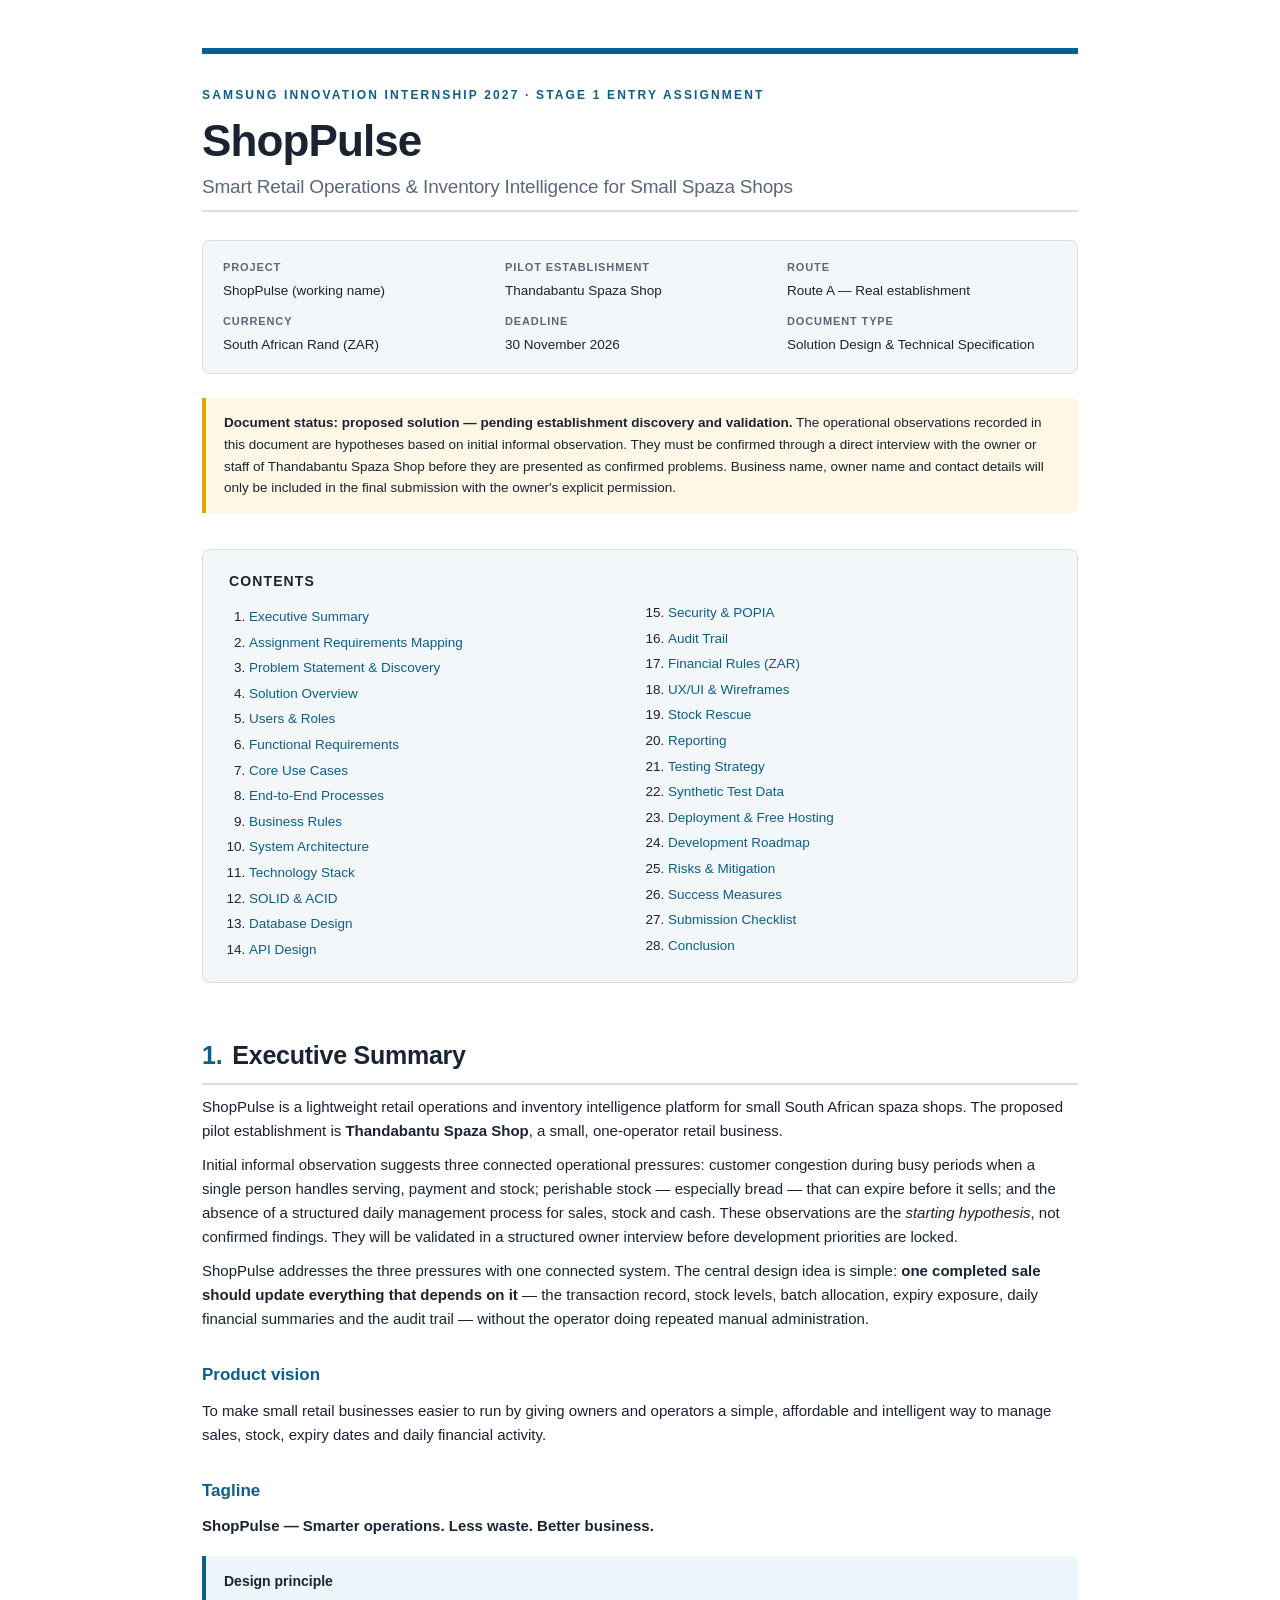
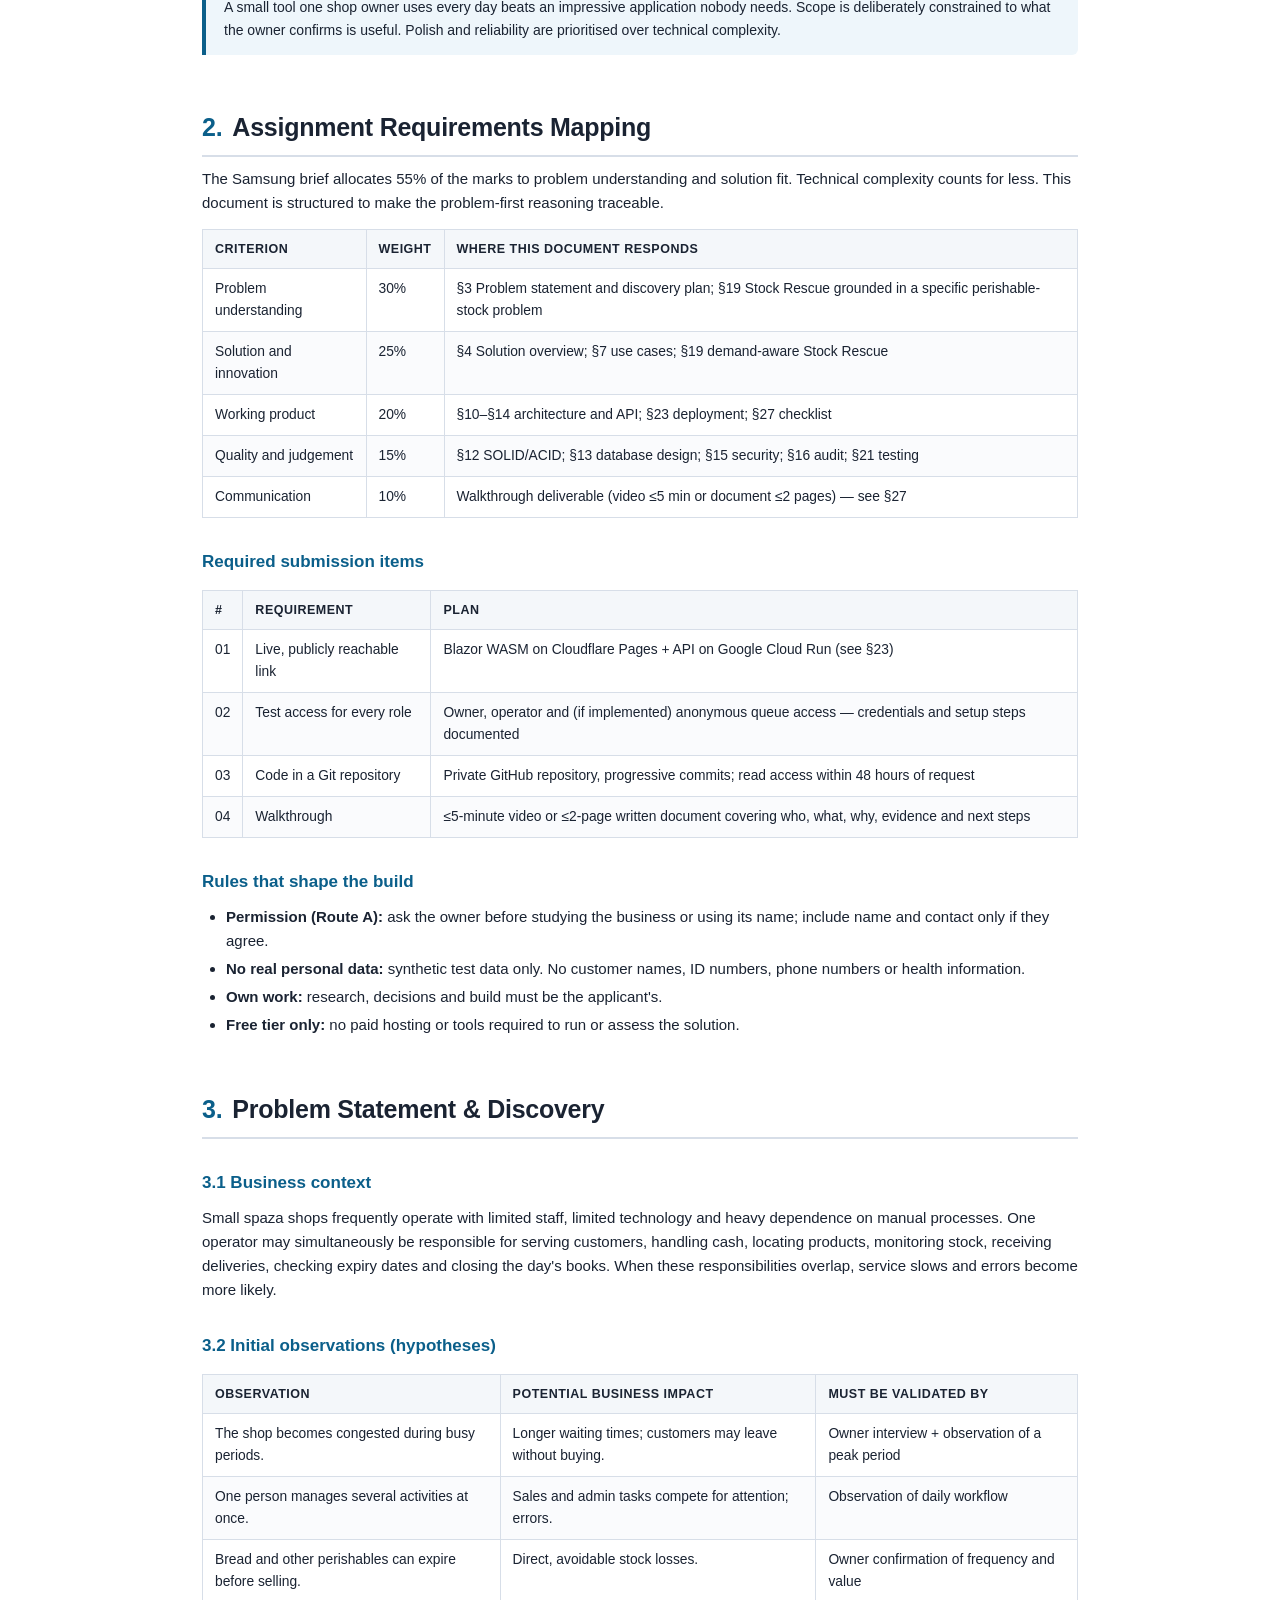
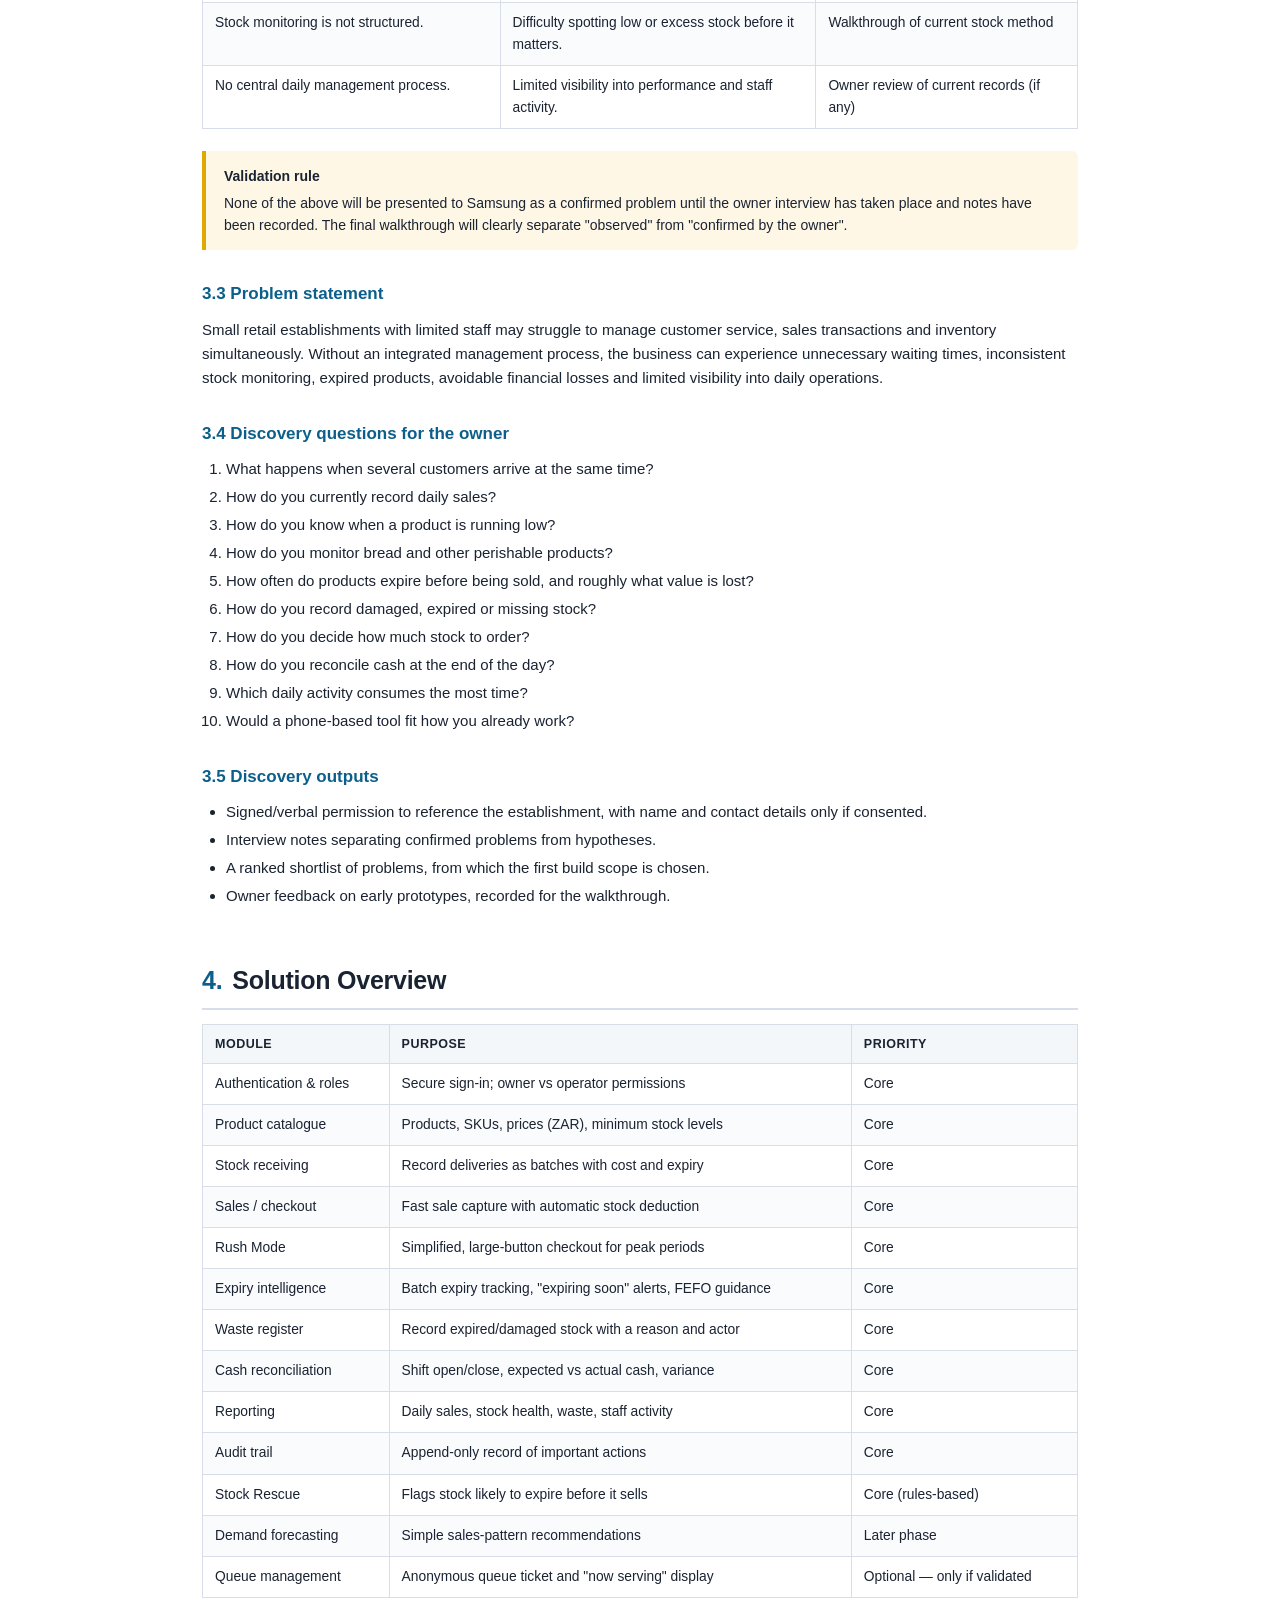
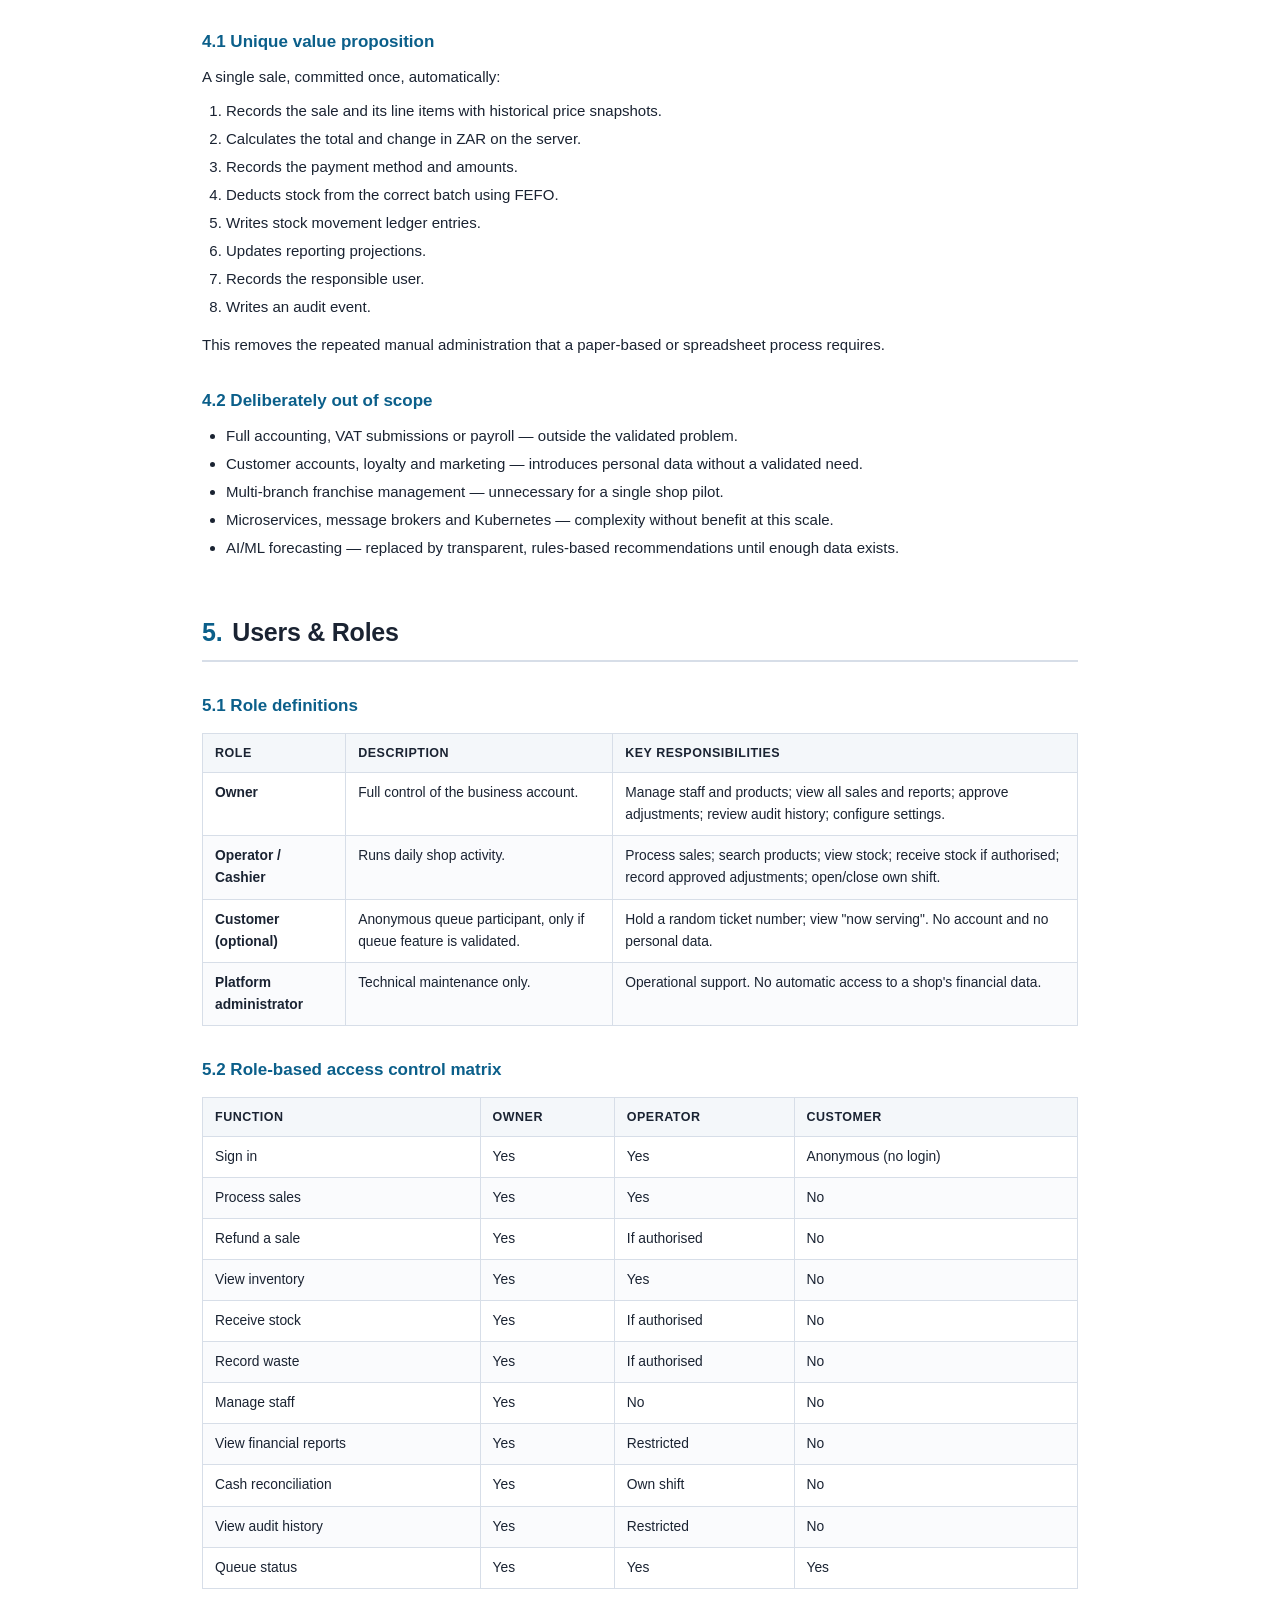
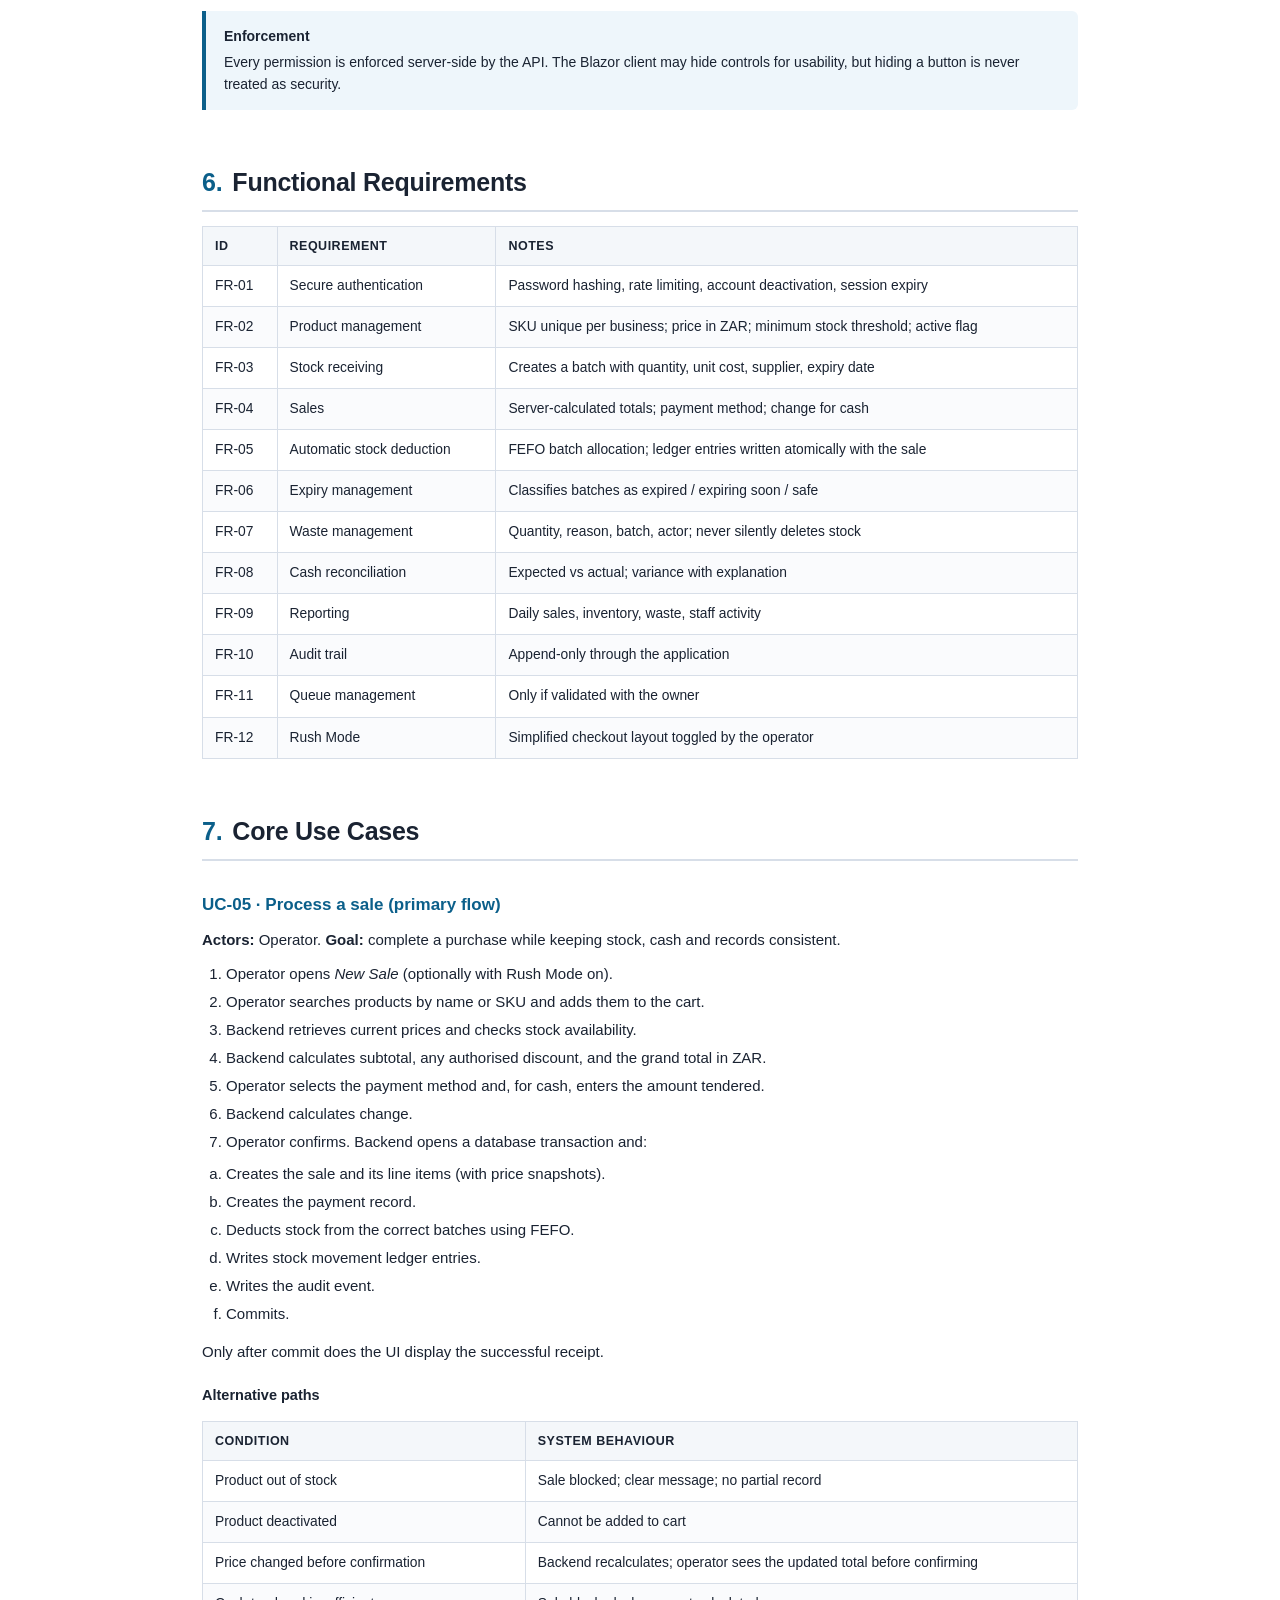
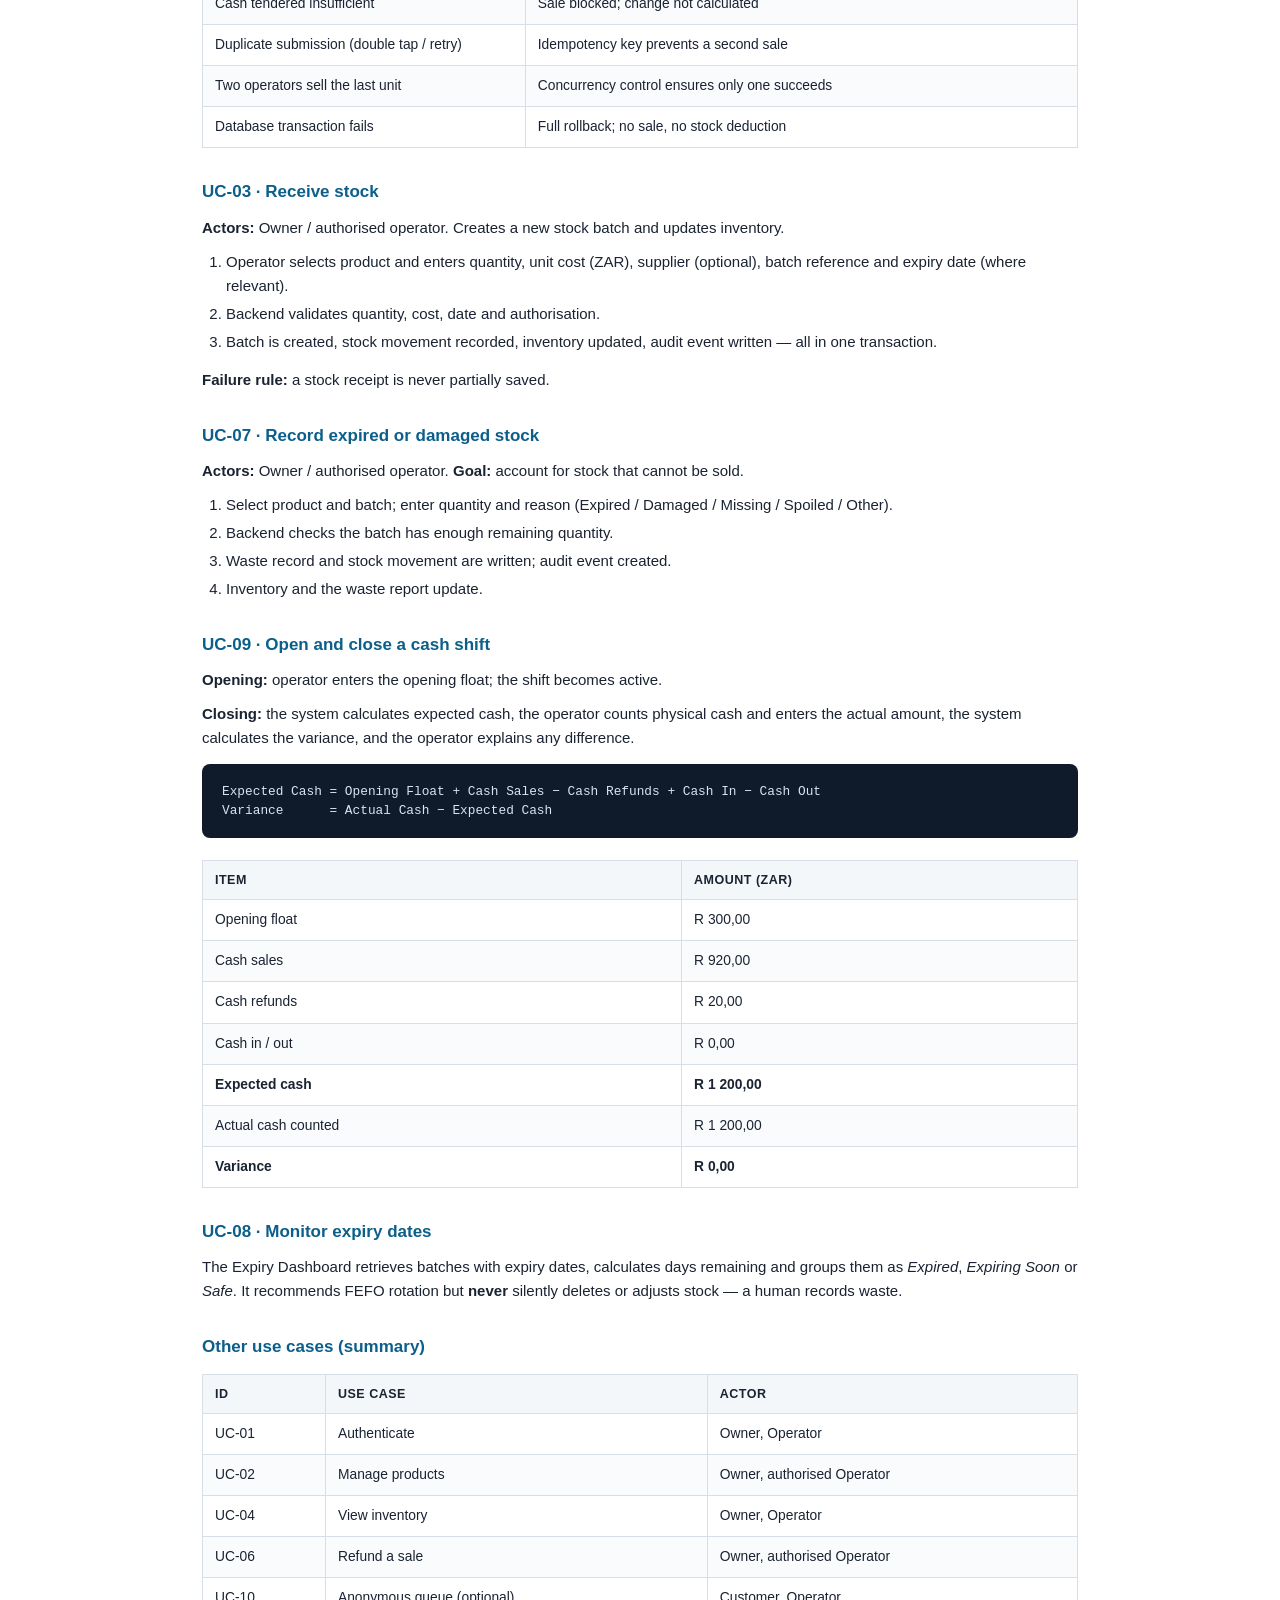
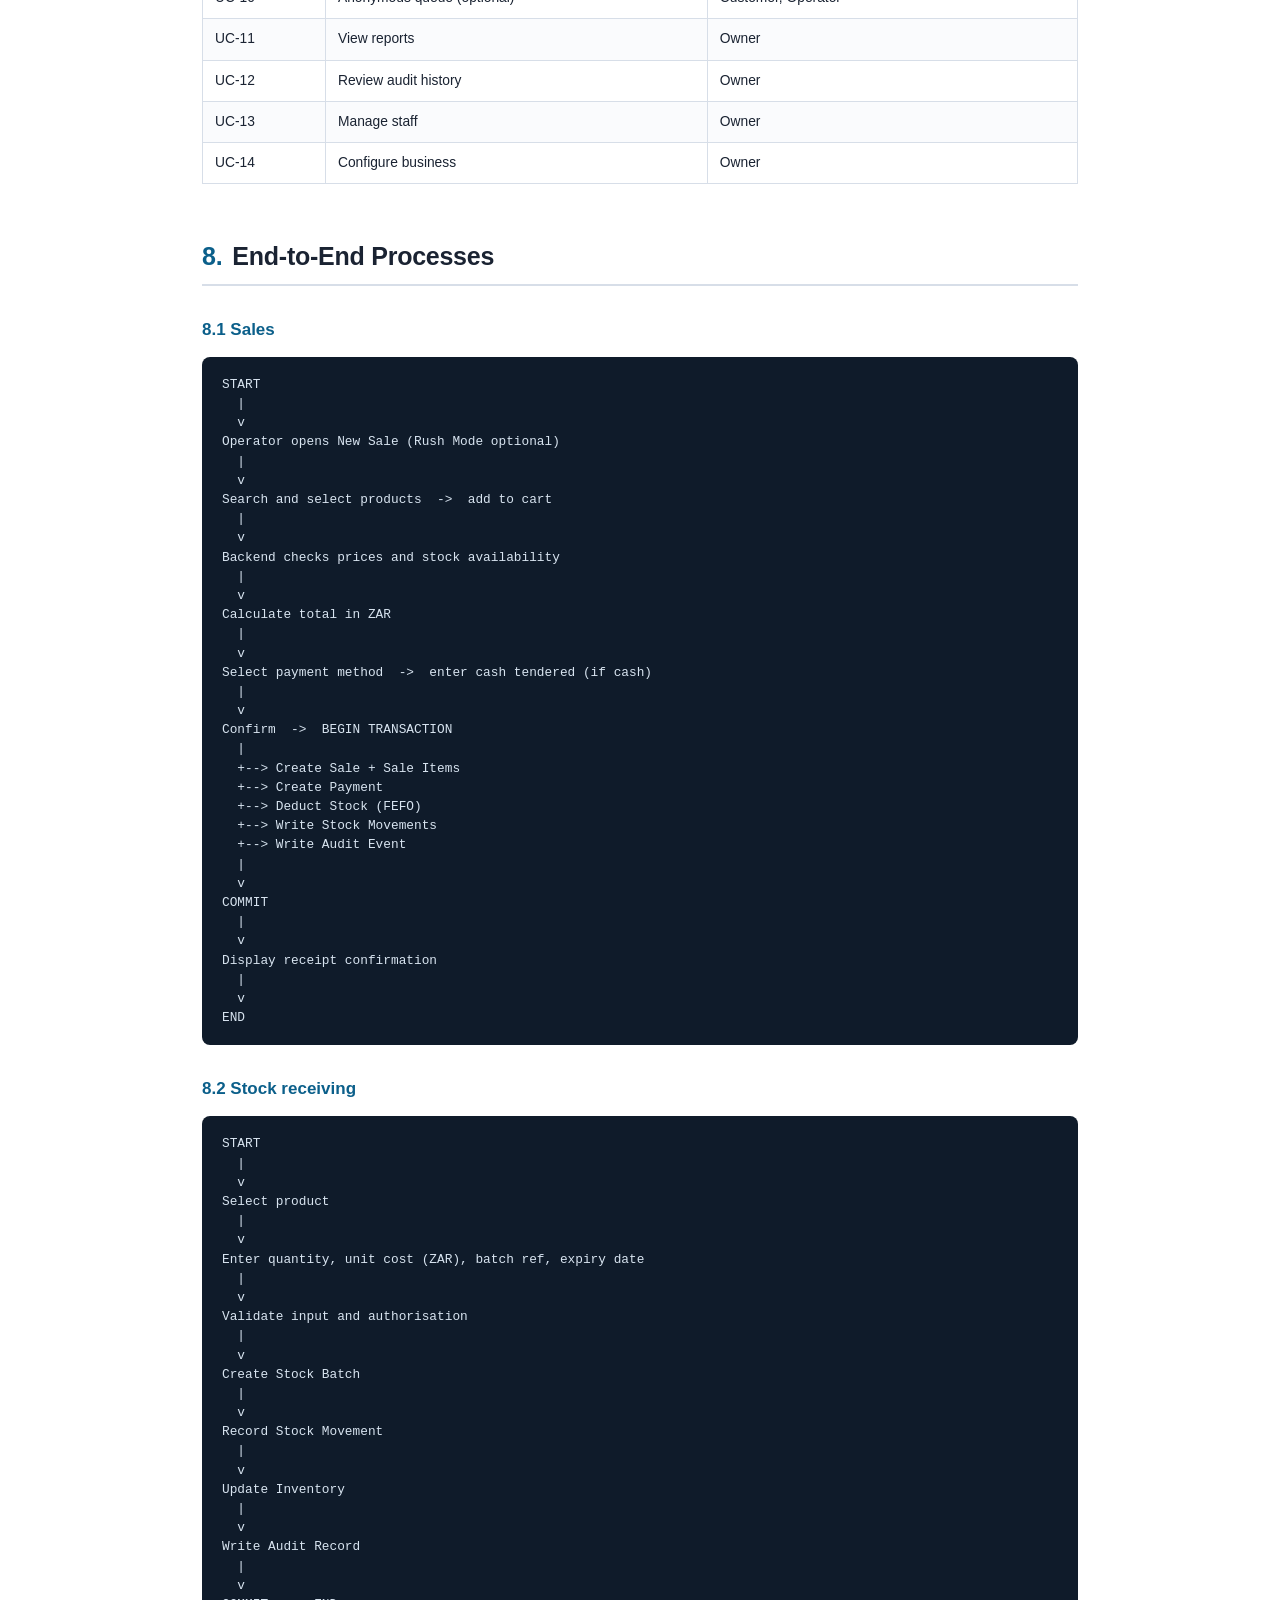
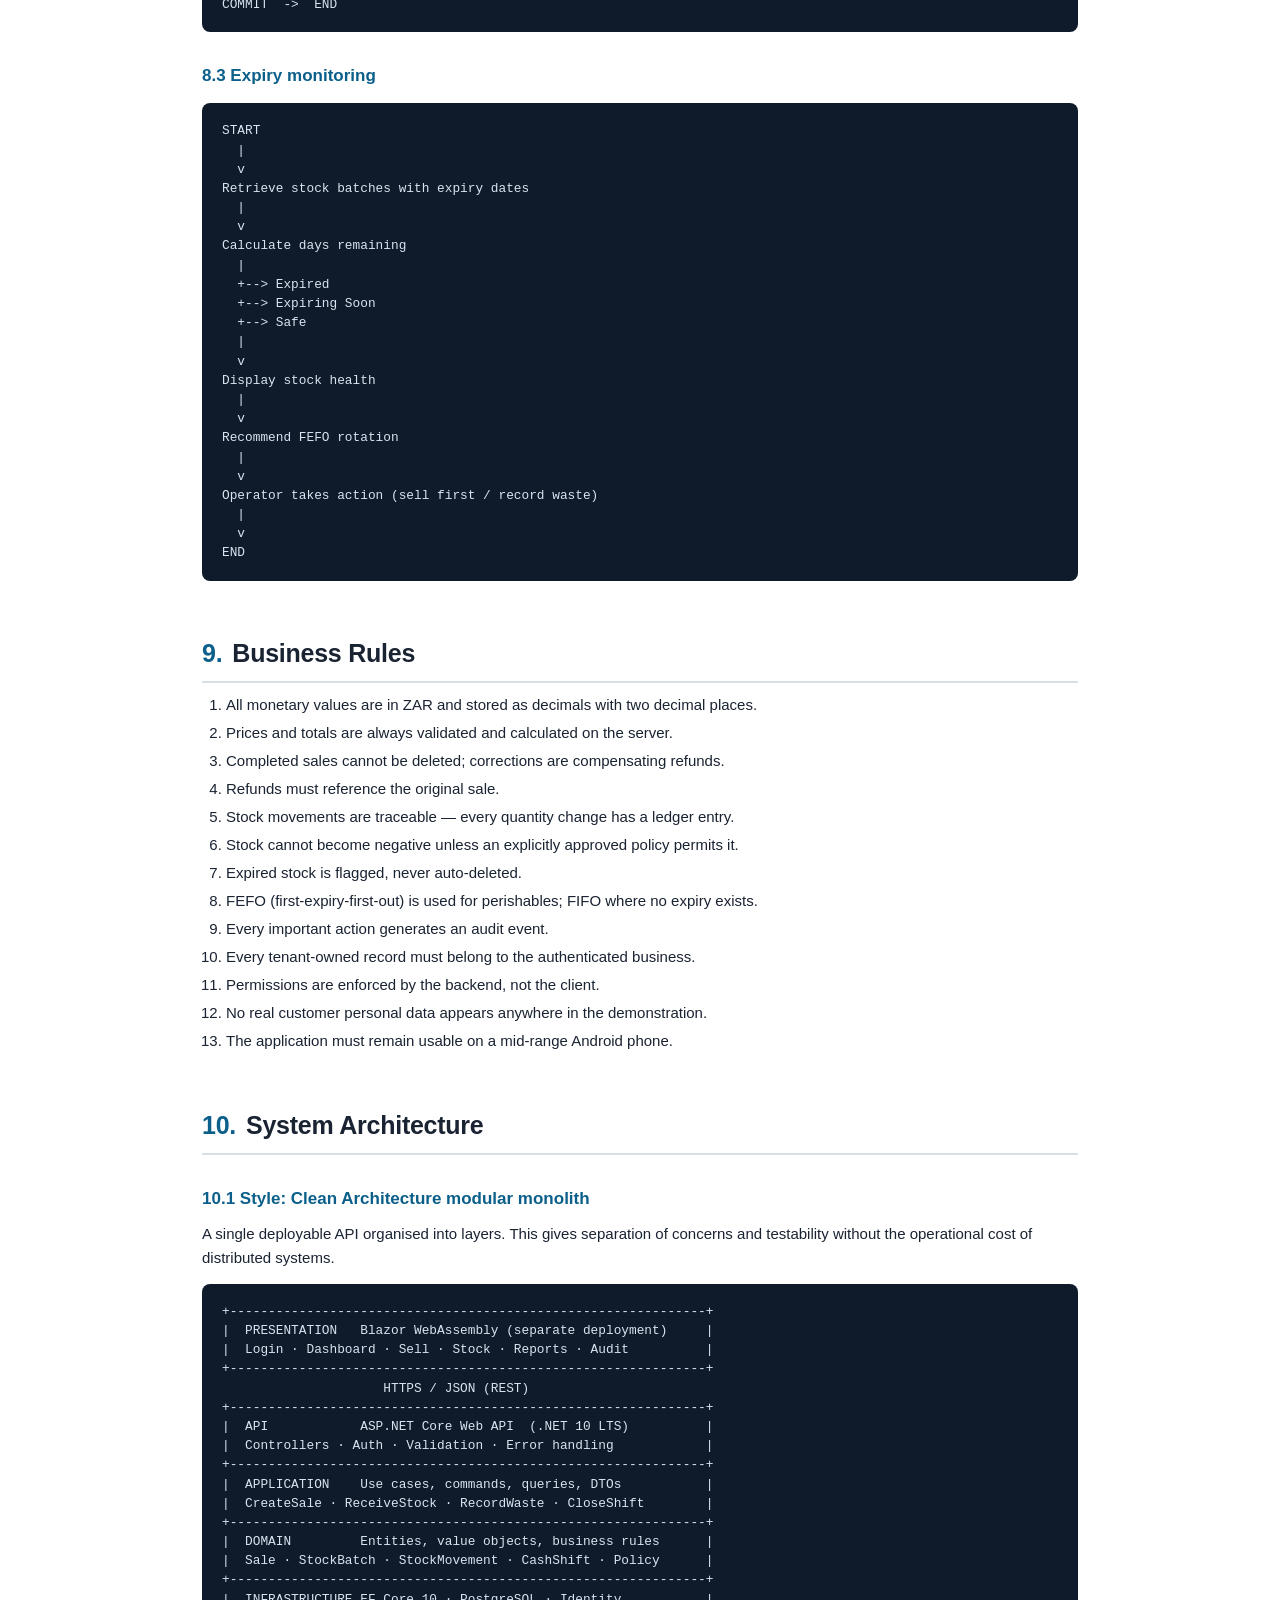
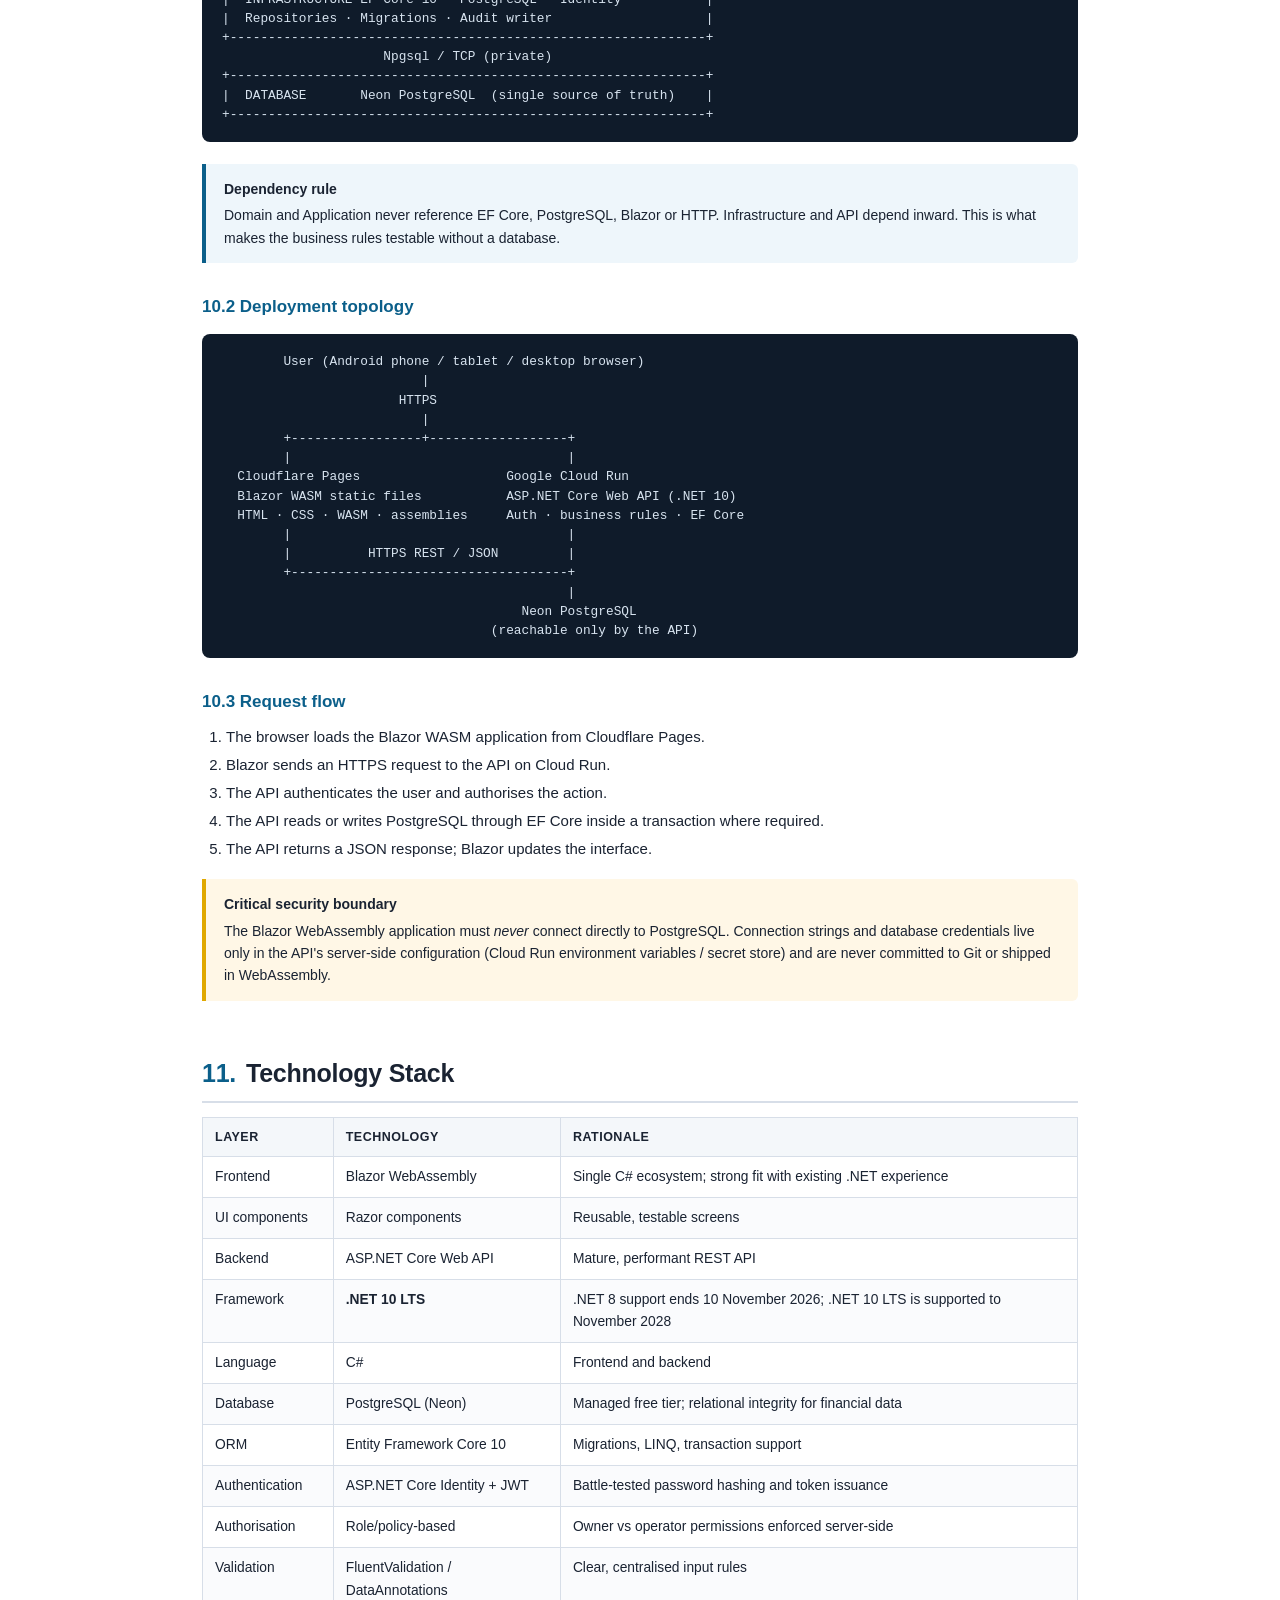
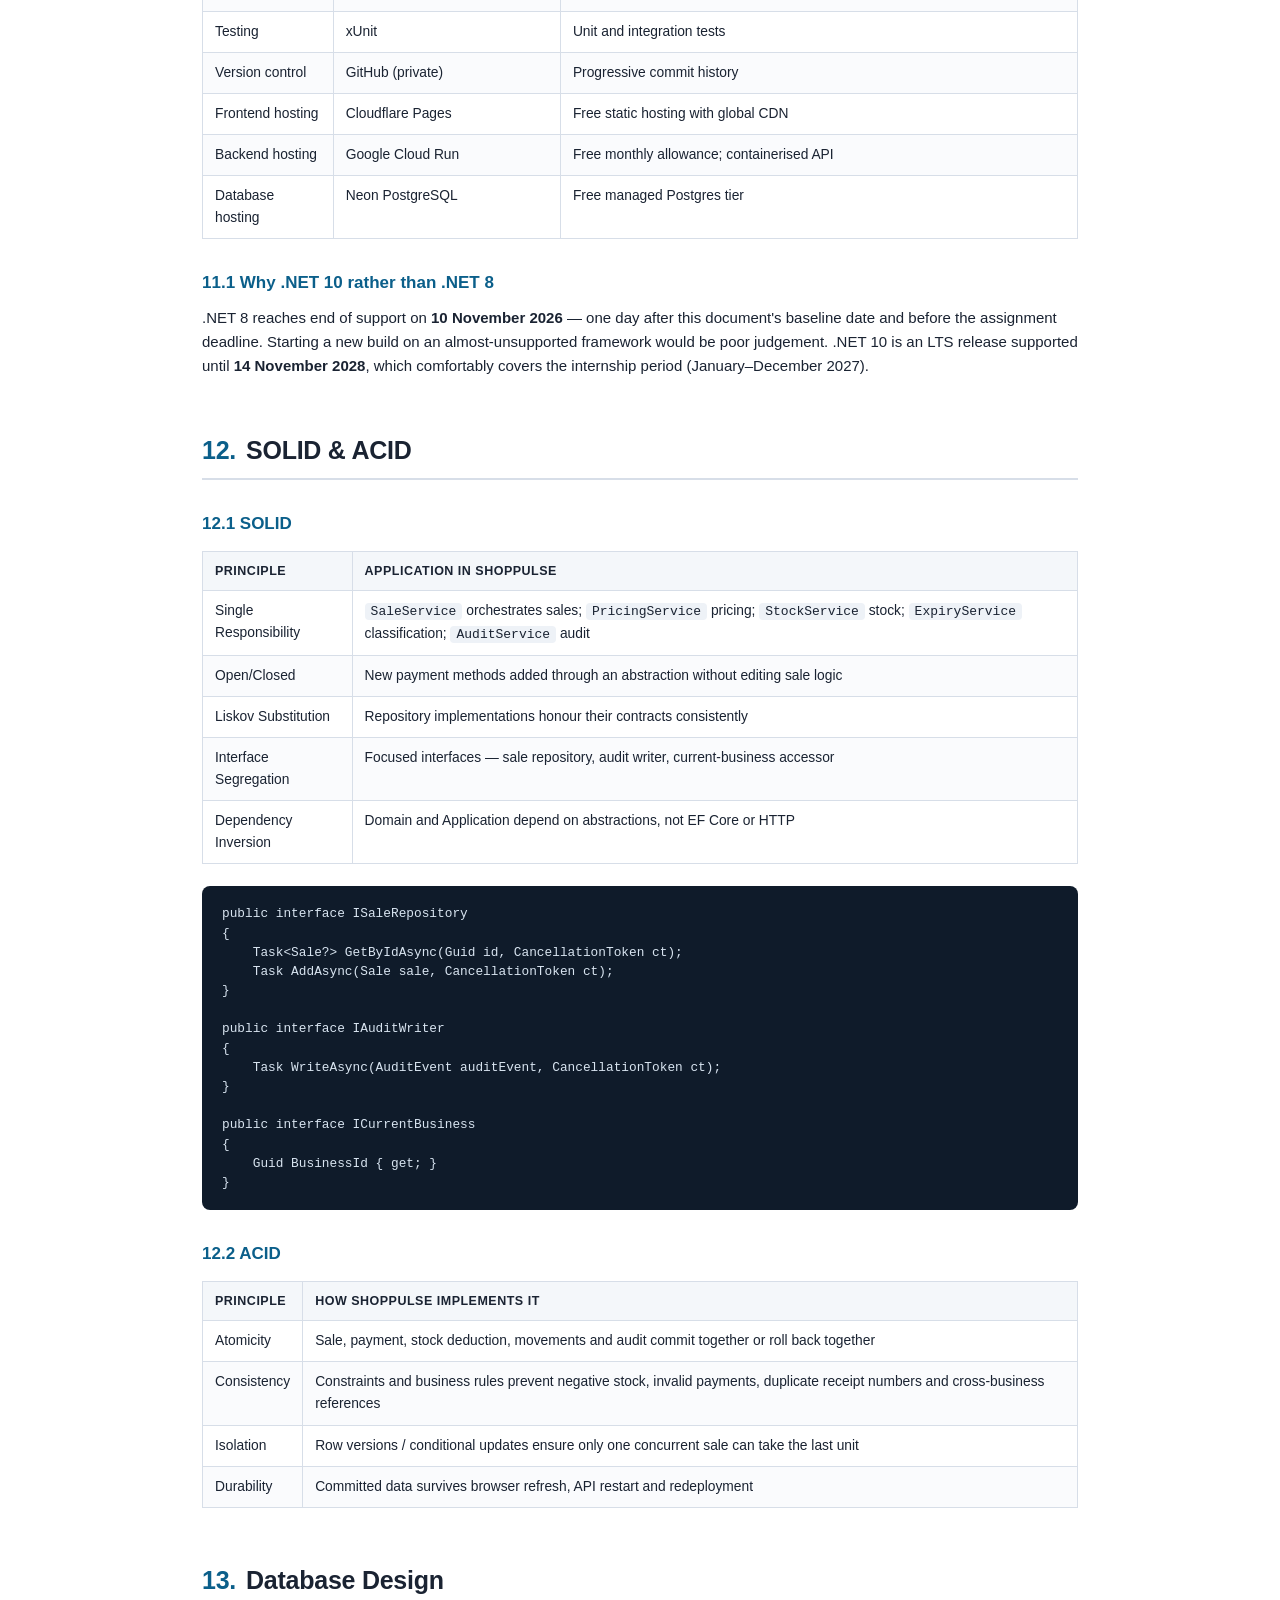
==== docs/ShopPulse_Solution_Design_Samsung_2027.html @ af54a244 "Update ShopPulse project structure" ====
<!DOCTYPE html>
<html lang="en">
<head>
<meta charset="UTF-8">
<meta name="viewport" content="width=device-width, initial-scale=1.0">
<title>ShopPulse — Solution Design &amp; Technical Specification | Samsung Innovation Internship 2027</title>
<style>
  :root{
    --ink:#1a2332;
    --muted:#5b6779;
    --accent:#0b5f8a;
    --accent-2:#0e7c66;
    --line:#d7dee8;
    --bg-soft:#f4f7fa;
    --warn-bg:#fff7e6;
    --warn-line:#e0a800;
    --note-bg:#eef6fb;
    --note-line:#0b5f8a;
  }
  *{box-sizing:border-box;}
  html{scroll-behavior:smooth;}
  body{
    margin:0;
    background:#fff;
    color:var(--ink);
    font-family: -apple-system, BlinkMacSystemFont, "Segoe UI", Roboto, Helvetica, Arial, sans-serif;
    font-size:15px;
    line-height:1.6;
  }
  .page{max-width:940px;margin:0 auto;padding:48px 32px 80px;}
  /* Cover */
  .cover{
    border-top:6px solid var(--accent);
    padding-top:32px;
    margin-bottom:8px;
  }
  .cover .kicker{
    text-transform:uppercase;
    letter-spacing:.18em;
    font-size:12px;
    font-weight:700;
    color:var(--accent);
  }
  .cover h1{
    font-size:44px;
    line-height:1.1;
    margin:12px 0 6px;
    letter-spacing:-.02em;
  }
  .cover h2{
    font-size:19px;
    font-weight:500;
    color:var(--muted);
    margin:0 0 28px;
  }
  .meta{
    display:grid;
    grid-template-columns:repeat(auto-fit,minmax(200px,1fr));
    gap:12px;
    background:var(--bg-soft);
    border:1px solid var(--line);
    border-radius:8px;
    padding:18px 20px;
    margin-bottom:24px;
  }
  .meta div{font-size:13.5px;}
  .meta strong{display:block;color:var(--muted);font-size:11px;text-transform:uppercase;letter-spacing:.08em;margin-bottom:3px;}
  .status-note{
    border-left:4px solid var(--warn-line);
    background:var(--warn-bg);
    padding:14px 18px;
    border-radius:0 6px 6px 0;
    font-size:13.5px;
    margin-bottom:36px;
  }
  /* Headings */
  h2{
    font-size:25px;
    margin:52px 0 6px;
    padding-bottom:8px;
    border-bottom:2px solid var(--line);
    letter-spacing:-.01em;
  }
  h2 .num{color:var(--accent);font-weight:800;margin-right:10px;}
  h3{font-size:17px;margin:30px 0 8px;color:var(--accent);}
  h4{font-size:14.5px;margin:20px 0 6px;}
  p{margin:10px 0;}
  ul,ol{margin:10px 0 14px;padding-left:24px;}
  li{margin:4px 0;}
  /* Tables */
  table{
    width:100%;
    border-collapse:collapse;
    margin:14px 0 22px;
    font-size:13.8px;
  }
  th,td{
    border:1px solid var(--line);
    padding:9px 12px;
    text-align:left;
    vertical-align:top;
  }
  th{background:var(--bg-soft);font-weight:700;font-size:12.5px;text-transform:uppercase;letter-spacing:.04em;}
  tbody tr:nth-child(even){background:#fafbfd;}
  /* Callouts */
  .note,.warn{
    padding:14px 18px;
    border-radius:0 6px 6px 0;
    margin:18px 0;
    font-size:14px;
  }
  .note{background:var(--note-bg);border-left:4px solid var(--note-line);}
  .warn{background:var(--warn-bg);border-left:4px solid var(--warn-line);}
  .note strong,.warn strong{display:block;margin-bottom:4px;}
  /* Code / diagrams */
  pre{
    background:#0f1b2a;
    color:#d8e4f0;
    padding:18px 20px;
    border-radius:8px;
    overflow-x:auto;
    font-family:"SFMono-Regular",Consolas,"Liberation Mono",Menlo,monospace;
    font-size:12.8px;
    line-height:1.5;
    margin:14px 0 22px;
  }
  code.inline{
    background:#eef2f7;
    padding:1px 6px;
    border-radius:4px;
    font-family:Consolas,Menlo,monospace;
    font-size:13px;
  }
  /* Wireframe grid */
  .wf-grid{
    display:grid;
    grid-template-columns:repeat(auto-fit,minmax(280px,1fr));
    gap:16px;
    margin:18px 0 26px;
  }
  .wf{
    border:1px solid var(--line);
    border-radius:8px;
    overflow:hidden;
    background:#fff;
    break-inside:avoid;
  }
  .wf .wf-title{
    background:var(--bg-soft);
    border-bottom:1px solid var(--line);
    font-size:11.5px;
    font-weight:700;
    text-transform:uppercase;
    letter-spacing:.06em;
    padding:7px 12px;
    color:var(--muted);
  }
  .wf pre{
    margin:0;
    border-radius:0;
    background:#fff;
    color:var(--ink);
    font-size:11.5px;
    padding:12px;
  }
  /* TOC */
  .toc{
    background:var(--bg-soft);
    border:1px solid var(--line);
    border-radius:8px;
    padding:20px 26px;
    margin-bottom:8px;
  }
  .toc h3{margin:0 0 10px;color:var(--ink);font-size:14px;text-transform:uppercase;letter-spacing:.08em;}
  .toc ol{columns:2;column-gap:36px;margin:0;padding-left:20px;font-size:13.5px;}
  .toc a{color:var(--accent);text-decoration:none;}
  .toc a:hover{text-decoration:underline;}
  /* Checklist */
  .check{list-style:none;padding-left:0;}
  .check li{padding-left:26px;position:relative;margin:7px 0;}
  .check li::before{
    content:"☐";
    position:absolute;
    left:0;
    font-size:16px;
    color:var(--accent);
  }
  footer{
    margin-top:60px;
    padding-top:18px;
    border-top:1px solid var(--line);
    font-size:12.5px;
    color:var(--muted);
  }
  /* Print */
  @media print{
    body{font-size:10.5pt;}
    .page{max-width:100%;padding:0 6mm;}
    h2{page-break-after:avoid;margin-top:26px;}
    h3,h4{page-break-after:avoid;}
    table,.wf,pre{page-break-inside:avoid;}
    .toc ol{columns:2;}
    a{color:inherit;text-decoration:none;}
    pre{background:#f0f3f7;color:#111;}
  }
</style>
</head>
<body>
<div class="page">

<!-- ================= COVER ================= -->
<header class="cover">
  <div class="kicker">Samsung Innovation Internship 2027 · Stage 1 Entry Assignment</div>
  <h1>ShopPulse</h1>
  <h2>Smart Retail Operations &amp; Inventory Intelligence for Small Spaza Shops</h2>

  <div class="meta">
    <div><strong>Project</strong>ShopPulse (working name)</div>
    <div><strong>Pilot establishment</strong>Thandabantu Spaza Shop</div>
    <div><strong>Route</strong>Route A — Real establishment</div>
    <div><strong>Currency</strong>South African Rand (ZAR)</div>
    <div><strong>Deadline</strong>30 November 2026</div>
    <div><strong>Document type</strong>Solution Design &amp; Technical Specification</div>
  </div>

  <div class="status-note">
    <strong>Document status: proposed solution — pending establishment discovery and validation.</strong>
    The operational observations recorded in this document are hypotheses based on initial informal observation. They must be confirmed through a direct interview with the owner or staff of Thandabantu Spaza Shop before they are presented as confirmed problems. Business name, owner name and contact details will only be included in the final submission with the owner's explicit permission.
  </div>
</header>

<!-- ================= TOC ================= -->
<nav class="toc">
  <h3>Contents</h3>
  <ol>
    <li><a href="#s1">Executive Summary</a></li>
    <li><a href="#s2">Assignment Requirements Mapping</a></li>
    <li><a href="#s3">Problem Statement &amp; Discovery</a></li>
    <li><a href="#s4">Solution Overview</a></li>
    <li><a href="#s5">Users &amp; Roles</a></li>
    <li><a href="#s6">Functional Requirements</a></li>
    <li><a href="#s7">Core Use Cases</a></li>
    <li><a href="#s8">End-to-End Processes</a></li>
    <li><a href="#s9">Business Rules</a></li>
    <li><a href="#s10">System Architecture</a></li>
    <li><a href="#s11">Technology Stack</a></li>
    <li><a href="#s12">SOLID &amp; ACID</a></li>
    <li><a href="#s13">Database Design</a></li>
    <li><a href="#s14">API Design</a></li>
    <li><a href="#s15">Security &amp; POPIA</a></li>
    <li><a href="#s16">Audit Trail</a></li>
    <li><a href="#s17">Financial Rules (ZAR)</a></li>
    <li><a href="#s18">UX/UI &amp; Wireframes</a></li>
    <li><a href="#s19">Stock Rescue</a></li>
    <li><a href="#s20">Reporting</a></li>
    <li><a href="#s21">Testing Strategy</a></li>
    <li><a href="#s22">Synthetic Test Data</a></li>
    <li><a href="#s23">Deployment &amp; Free Hosting</a></li>
    <li><a href="#s24">Development Roadmap</a></li>
    <li><a href="#s25">Risks &amp; Mitigation</a></li>
    <li><a href="#s26">Success Measures</a></li>
    <li><a href="#s27">Submission Checklist</a></li>
    <li><a href="#s28">Conclusion</a></li>
  </ol>
</nav>

<!-- ================= 1. EXEC SUMMARY ================= -->
<h2 id="s1"><span class="num">1.</span>Executive Summary</h2>

<p>ShopPulse is a lightweight retail operations and inventory intelligence platform for small South African spaza shops. The proposed pilot establishment is <strong>Thandabantu Spaza Shop</strong>, a small, one-operator retail business.</p>

<p>Initial informal observation suggests three connected operational pressures: customer congestion during busy periods when a single person handles serving, payment and stock; perishable stock — especially bread — that can expire before it sells; and the absence of a structured daily management process for sales, stock and cash. These observations are the <em>starting hypothesis</em>, not confirmed findings. They will be validated in a structured owner interview before development priorities are locked.</p>

<p>ShopPulse addresses the three pressures with one connected system. The central design idea is simple: <strong>one completed sale should update everything that depends on it</strong> — the transaction record, stock levels, batch allocation, expiry exposure, daily financial summaries and the audit trail — without the operator doing repeated manual administration.</p>

<h3>Product vision</h3>
<p>To make small retail businesses easier to run by giving owners and operators a simple, affordable and intelligent way to manage sales, stock, expiry dates and daily financial activity.</p>

<h3>Tagline</h3>
<p><strong>ShopPulse — Smarter operations. Less waste. Better business.</strong></p>

<div class="note">
  <strong>Design principle</strong>
  A small tool one shop owner uses every day beats an impressive application nobody needs. Scope is deliberately constrained to what the owner confirms is useful. Polish and reliability are prioritised over technical complexity.
</div>

<!-- ================= 2. REQUIREMENTS MAPPING ================= -->
<h2 id="s2"><span class="num">2.</span>Assignment Requirements Mapping</h2>

<p>The Samsung brief allocates 55% of the marks to problem understanding and solution fit. Technical complexity counts for less. This document is structured to make the problem-first reasoning traceable.</p>

<table>
  <thead>
    <tr><th>Criterion</th><th>Weight</th><th>Where this document responds</th></tr>
  </thead>
  <tbody>
    <tr><td>Problem understanding</td><td>30%</td><td>§3 Problem statement and discovery plan; §19 Stock Rescue grounded in a specific perishable-stock problem</td></tr>
    <tr><td>Solution and innovation</td><td>25%</td><td>§4 Solution overview; §7 use cases; §19 demand-aware Stock Rescue</td></tr>
    <tr><td>Working product</td><td>20%</td><td>§10–§14 architecture and API; §23 deployment; §27 checklist</td></tr>
    <tr><td>Quality and judgement</td><td>15%</td><td>§12 SOLID/ACID; §13 database design; §15 security; §16 audit; §21 testing</td></tr>
    <tr><td>Communication</td><td>10%</td><td>Walkthrough deliverable (video ≤5 min or document ≤2 pages) — see §27</td></tr>
  </tbody>
</table>

<h3>Required submission items</h3>
<table>
  <thead><tr><th>#</th><th>Requirement</th><th>Plan</th></tr></thead>
  <tbody>
    <tr><td>01</td><td>Live, publicly reachable link</td><td>Blazor WASM on Cloudflare Pages + API on Google Cloud Run (see §23)</td></tr>
    <tr><td>02</td><td>Test access for every role</td><td>Owner, operator and (if implemented) anonymous queue access — credentials and setup steps documented</td></tr>
    <tr><td>03</td><td>Code in a Git repository</td><td>Private GitHub repository, progressive commits; read access within 48 hours of request</td></tr>
    <tr><td>04</td><td>Walkthrough</td><td>≤5-minute video or ≤2-page written document covering who, what, why, evidence and next steps</td></tr>
  </tbody>
</table>

<h3>Rules that shape the build</h3>
<ul>
  <li><strong>Permission (Route A):</strong> ask the owner before studying the business or using its name; include name and contact only if they agree.</li>
  <li><strong>No real personal data:</strong> synthetic test data only. No customer names, ID numbers, phone numbers or health information.</li>
  <li><strong>Own work:</strong> research, decisions and build must be the applicant's.</li>
  <li><strong>Free tier only:</strong> no paid hosting or tools required to run or assess the solution.</li>
</ul>

<!-- ================= 3. PROBLEM ================= -->
<h2 id="s3"><span class="num">3.</span>Problem Statement &amp; Discovery</h2>

<h3>3.1 Business context</h3>
<p>Small spaza shops frequently operate with limited staff, limited technology and heavy dependence on manual processes. One operator may simultaneously be responsible for serving customers, handling cash, locating products, monitoring stock, receiving deliveries, checking expiry dates and closing the day's books. When these responsibilities overlap, service slows and errors become more likely.</p>

<h3>3.2 Initial observations (hypotheses)</h3>
<table>
  <thead><tr><th>Observation</th><th>Potential business impact</th><th>Must be validated by</th></tr></thead>
  <tbody>
    <tr><td>The shop becomes congested during busy periods.</td><td>Longer waiting times; customers may leave without buying.</td><td>Owner interview + observation of a peak period</td></tr>
    <tr><td>One person manages several activities at once.</td><td>Sales and admin tasks compete for attention; errors.</td><td>Observation of daily workflow</td></tr>
    <tr><td>Bread and other perishables can expire before selling.</td><td>Direct, avoidable stock losses.</td><td>Owner confirmation of frequency and value</td></tr>
    <tr><td>Stock monitoring is not structured.</td><td>Difficulty spotting low or excess stock before it matters.</td><td>Walkthrough of current stock method</td></tr>
    <tr><td>No central daily management process.</td><td>Limited visibility into performance and staff activity.</td><td>Owner review of current records (if any)</td></tr>
  </tbody>
</table>

<div class="warn">
  <strong>Validation rule</strong>
  None of the above will be presented to Samsung as a confirmed problem until the owner interview has taken place and notes have been recorded. The final walkthrough will clearly separate "observed" from "confirmed by the owner".
</div>

<h3>3.3 Problem statement</h3>
<p>Small retail establishments with limited staff may struggle to manage customer service, sales transactions and inventory simultaneously. Without an integrated management process, the business can experience unnecessary waiting times, inconsistent stock monitoring, expired products, avoidable financial losses and limited visibility into daily operations.</p>

<h3>3.4 Discovery questions for the owner</h3>
<ol>
  <li>What happens when several customers arrive at the same time?</li>
  <li>How do you currently record daily sales?</li>
  <li>How do you know when a product is running low?</li>
  <li>How do you monitor bread and other perishable products?</li>
  <li>How often do products expire before being sold, and roughly what value is lost?</li>
  <li>How do you record damaged, expired or missing stock?</li>
  <li>How do you decide how much stock to order?</li>
  <li>How do you reconcile cash at the end of the day?</li>
  <li>Which daily activity consumes the most time?</li>
  <li>Would a phone-based tool fit how you already work?</li>
</ol>

<h3>3.5 Discovery outputs</h3>
<ul>
  <li>Signed/verbal permission to reference the establishment, with name and contact details only if consented.</li>
  <li>Interview notes separating confirmed problems from hypotheses.</li>
  <li>A ranked shortlist of problems, from which the first build scope is chosen.</li>
  <li>Owner feedback on early prototypes, recorded for the walkthrough.</li>
</ul>

<!-- ================= 4. SOLUTION ================= -->
<h2 id="s4"><span class="num">4.</span>Solution Overview</h2>

<table>
  <thead><tr><th>Module</th><th>Purpose</th><th>Priority</th></tr></thead>
  <tbody>
    <tr><td>Authentication &amp; roles</td><td>Secure sign-in; owner vs operator permissions</td><td>Core</td></tr>
    <tr><td>Product catalogue</td><td>Products, SKUs, prices (ZAR), minimum stock levels</td><td>Core</td></tr>
    <tr><td>Stock receiving</td><td>Record deliveries as batches with cost and expiry</td><td>Core</td></tr>
    <tr><td>Sales / checkout</td><td>Fast sale capture with automatic stock deduction</td><td>Core</td></tr>
    <tr><td>Rush Mode</td><td>Simplified, large-button checkout for peak periods</td><td>Core</td></tr>
    <tr><td>Expiry intelligence</td><td>Batch expiry tracking, "expiring soon" alerts, FEFO guidance</td><td>Core</td></tr>
    <tr><td>Waste register</td><td>Record expired/damaged stock with a reason and actor</td><td>Core</td></tr>
    <tr><td>Cash reconciliation</td><td>Shift open/close, expected vs actual cash, variance</td><td>Core</td></tr>
    <tr><td>Reporting</td><td>Daily sales, stock health, waste, staff activity</td><td>Core</td></tr>
    <tr><td>Audit trail</td><td>Append-only record of important actions</td><td>Core</td></tr>
    <tr><td>Stock Rescue</td><td>Flags stock likely to expire before it sells</td><td>Core (rules-based)</td></tr>
    <tr><td>Demand forecasting</td><td>Simple sales-pattern recommendations</td><td>Later phase</td></tr>
    <tr><td>Queue management</td><td>Anonymous queue ticket and "now serving" display</td><td>Optional — only if validated</td></tr>
  </tbody>
</table>

<h3>4.1 Unique value proposition</h3>
<p>A single sale, committed once, automatically:</p>
<ol>
  <li>Records the sale and its line items with historical price snapshots.</li>
  <li>Calculates the total and change in ZAR on the server.</li>
  <li>Records the payment method and amounts.</li>
  <li>Deducts stock from the correct batch using FEFO.</li>
  <li>Writes stock movement ledger entries.</li>
  <li>Updates reporting projections.</li>
  <li>Records the responsible user.</li>
  <li>Writes an audit event.</li>
</ol>
<p>This removes the repeated manual administration that a paper-based or spreadsheet process requires.</p>

<h3>4.2 Deliberately out of scope</h3>
<ul>
  <li>Full accounting, VAT submissions or payroll — outside the validated problem.</li>
  <li>Customer accounts, loyalty and marketing — introduces personal data without a validated need.</li>
  <li>Multi-branch franchise management — unnecessary for a single shop pilot.</li>
  <li>Microservices, message brokers and Kubernetes — complexity without benefit at this scale.</li>
  <li>AI/ML forecasting — replaced by transparent, rules-based recommendations until enough data exists.</li>
</ul>

<!-- ================= 5. ROLES ================= -->
<h2 id="s5"><span class="num">5.</span>Users &amp; Roles</h2>

<h3>5.1 Role definitions</h3>
<table>
  <thead><tr><th>Role</th><th>Description</th><th>Key responsibilities</th></tr></thead>
  <tbody>
    <tr><td><strong>Owner</strong></td><td>Full control of the business account.</td><td>Manage staff and products; view all sales and reports; approve adjustments; review audit history; configure settings.</td></tr>
    <tr><td><strong>Operator / Cashier</strong></td><td>Runs daily shop activity.</td><td>Process sales; search products; view stock; receive stock if authorised; record approved adjustments; open/close own shift.</td></tr>
    <tr><td><strong>Customer (optional)</strong></td><td>Anonymous queue participant, only if queue feature is validated.</td><td>Hold a random ticket number; view "now serving". No account and no personal data.</td></tr>
    <tr><td><strong>Platform administrator</strong></td><td>Technical maintenance only.</td><td>Operational support. No automatic access to a shop's financial data.</td></tr>
  </tbody>
</table>

<h3>5.2 Role-based access control matrix</h3>
<table>
  <thead><tr><th>Function</th><th>Owner</th><th>Operator</th><th>Customer</th></tr></thead>
  <tbody>
    <tr><td>Sign in</td><td>Yes</td><td>Yes</td><td>Anonymous (no login)</td></tr>
    <tr><td>Process sales</td><td>Yes</td><td>Yes</td><td>No</td></tr>
    <tr><td>Refund a sale</td><td>Yes</td><td>If authorised</td><td>No</td></tr>
    <tr><td>View inventory</td><td>Yes</td><td>Yes</td><td>No</td></tr>
    <tr><td>Receive stock</td><td>Yes</td><td>If authorised</td><td>No</td></tr>
    <tr><td>Record waste</td><td>Yes</td><td>If authorised</td><td>No</td></tr>
    <tr><td>Manage staff</td><td>Yes</td><td>No</td><td>No</td></tr>
    <tr><td>View financial reports</td><td>Yes</td><td>Restricted</td><td>No</td></tr>
    <tr><td>Cash reconciliation</td><td>Yes</td><td>Own shift</td><td>No</td></tr>
    <tr><td>View audit history</td><td>Yes</td><td>Restricted</td><td>No</td></tr>
    <tr><td>Queue status</td><td>Yes</td><td>Yes</td><td>Yes</td></tr>
  </tbody>
</table>

<div class="note">
  <strong>Enforcement</strong>
  Every permission is enforced server-side by the API. The Blazor client may hide controls for usability, but hiding a button is never treated as security.
</div>

<!-- ================= 6. FUNCTIONAL REQUIREMENTS ================= -->
<h2 id="s6"><span class="num">6.</span>Functional Requirements</h2>

<table>
  <thead><tr><th>ID</th><th>Requirement</th><th>Notes</th></tr></thead>
  <tbody>
    <tr><td>FR-01</td><td>Secure authentication</td><td>Password hashing, rate limiting, account deactivation, session expiry</td></tr>
    <tr><td>FR-02</td><td>Product management</td><td>SKU unique per business; price in ZAR; minimum stock threshold; active flag</td></tr>
    <tr><td>FR-03</td><td>Stock receiving</td><td>Creates a batch with quantity, unit cost, supplier, expiry date</td></tr>
    <tr><td>FR-04</td><td>Sales</td><td>Server-calculated totals; payment method; change for cash</td></tr>
    <tr><td>FR-05</td><td>Automatic stock deduction</td><td>FEFO batch allocation; ledger entries written atomically with the sale</td></tr>
    <tr><td>FR-06</td><td>Expiry management</td><td>Classifies batches as expired / expiring soon / safe</td></tr>
    <tr><td>FR-07</td><td>Waste management</td><td>Quantity, reason, batch, actor; never silently deletes stock</td></tr>
    <tr><td>FR-08</td><td>Cash reconciliation</td><td>Expected vs actual; variance with explanation</td></tr>
    <tr><td>FR-09</td><td>Reporting</td><td>Daily sales, inventory, waste, staff activity</td></tr>
    <tr><td>FR-10</td><td>Audit trail</td><td>Append-only through the application</td></tr>
    <tr><td>FR-11</td><td>Queue management</td><td>Only if validated with the owner</td></tr>
    <tr><td>FR-12</td><td>Rush Mode</td><td>Simplified checkout layout toggled by the operator</td></tr>
  </tbody>
</table>

<!-- ================= 7. USE CASES ================= -->
<h2 id="s7"><span class="num">7.</span>Core Use Cases</h2>

<h3>UC-05 · Process a sale (primary flow)</h3>
<p><strong>Actors:</strong> Operator. <strong>Goal:</strong> complete a purchase while keeping stock, cash and records consistent.</p>
<ol>
  <li>Operator opens <em>New Sale</em> (optionally with Rush Mode on).</li>
  <li>Operator searches products by name or SKU and adds them to the cart.</li>
  <li>Backend retrieves current prices and checks stock availability.</li>
  <li>Backend calculates subtotal, any authorised discount, and the grand total in ZAR.</li>
  <li>Operator selects the payment method and, for cash, enters the amount tendered.</li>
  <li>Backend calculates change.</li>
  <li>Operator confirms. Backend opens a database transaction and:</li>
</ol>
<ol type="a" style="margin-top:-6px;">
  <li>Creates the sale and its line items (with price snapshots).</li>
  <li>Creates the payment record.</li>
  <li>Deducts stock from the correct batches using FEFO.</li>
  <li>Writes stock movement ledger entries.</li>
  <li>Writes the audit event.</li>
  <li>Commits.</li>
</ol>
<p>Only after commit does the UI display the successful receipt.</p>

<h4>Alternative paths</h4>
<table>
  <thead><tr><th>Condition</th><th>System behaviour</th></tr></thead>
  <tbody>
    <tr><td>Product out of stock</td><td>Sale blocked; clear message; no partial record</td></tr>
    <tr><td>Product deactivated</td><td>Cannot be added to cart</td></tr>
    <tr><td>Price changed before confirmation</td><td>Backend recalculates; operator sees the updated total before confirming</td></tr>
    <tr><td>Cash tendered insufficient</td><td>Sale blocked; change not calculated</td></tr>
    <tr><td>Duplicate submission (double tap / retry)</td><td>Idempotency key prevents a second sale</td></tr>
    <tr><td>Two operators sell the last unit</td><td>Concurrency control ensures only one succeeds</td></tr>
    <tr><td>Database transaction fails</td><td>Full rollback; no sale, no stock deduction</td></tr>
  </tbody>
</table>

<h3>UC-03 · Receive stock</h3>
<p><strong>Actors:</strong> Owner / authorised operator. Creates a new stock batch and updates inventory.</p>
<ol>
  <li>Operator selects product and enters quantity, unit cost (ZAR), supplier (optional), batch reference and expiry date (where relevant).</li>
  <li>Backend validates quantity, cost, date and authorisation.</li>
  <li>Batch is created, stock movement recorded, inventory updated, audit event written — all in one transaction.</li>
</ol>
<p><strong>Failure rule:</strong> a stock receipt is never partially saved.</p>

<h3>UC-07 · Record expired or damaged stock</h3>
<p><strong>Actors:</strong> Owner / authorised operator. <strong>Goal:</strong> account for stock that cannot be sold.</p>
<ol>
  <li>Select product and batch; enter quantity and reason (Expired / Damaged / Missing / Spoiled / Other).</li>
  <li>Backend checks the batch has enough remaining quantity.</li>
  <li>Waste record and stock movement are written; audit event created.</li>
  <li>Inventory and the waste report update.</li>
</ol>

<h3>UC-09 · Open and close a cash shift</h3>
<p><strong>Opening:</strong> operator enters the opening float; the shift becomes active.</p>
<p><strong>Closing:</strong> the system calculates expected cash, the operator counts physical cash and enters the actual amount, the system calculates the variance, and the operator explains any difference.</p>

<pre>Expected Cash = Opening Float + Cash Sales − Cash Refunds + Cash In − Cash Out
Variance      = Actual Cash − Expected Cash</pre>

<table>
  <thead><tr><th>Item</th><th>Amount (ZAR)</th></tr></thead>
  <tbody>
    <tr><td>Opening float</td><td>R 300,00</td></tr>
    <tr><td>Cash sales</td><td>R 920,00</td></tr>
    <tr><td>Cash refunds</td><td>R 20,00</td></tr>
    <tr><td>Cash in / out</td><td>R 0,00</td></tr>
    <tr><td><strong>Expected cash</strong></td><td><strong>R 1 200,00</strong></td></tr>
    <tr><td>Actual cash counted</td><td>R 1 200,00</td></tr>
    <tr><td><strong>Variance</strong></td><td><strong>R 0,00</strong></td></tr>
  </tbody>
</table>

<h3>UC-08 · Monitor expiry dates</h3>
<p>The Expiry Dashboard retrieves batches with expiry dates, calculates days remaining and groups them as <em>Expired</em>, <em>Expiring Soon</em> or <em>Safe</em>. It recommends FEFO rotation but <strong>never</strong> silently deletes or adjusts stock — a human records waste.</p>

<h3>Other use cases (summary)</h3>
<table>
  <thead><tr><th>ID</th><th>Use case</th><th>Actor</th></tr></thead>
  <tbody>
    <tr><td>UC-01</td><td>Authenticate</td><td>Owner, Operator</td></tr>
    <tr><td>UC-02</td><td>Manage products</td><td>Owner, authorised Operator</td></tr>
    <tr><td>UC-04</td><td>View inventory</td><td>Owner, Operator</td></tr>
    <tr><td>UC-06</td><td>Refund a sale</td><td>Owner, authorised Operator</td></tr>
    <tr><td>UC-10</td><td>Anonymous queue (optional)</td><td>Customer, Operator</td></tr>
    <tr><td>UC-11</td><td>View reports</td><td>Owner</td></tr>
    <tr><td>UC-12</td><td>Review audit history</td><td>Owner</td></tr>
    <tr><td>UC-13</td><td>Manage staff</td><td>Owner</td></tr>
    <tr><td>UC-14</td><td>Configure business</td><td>Owner</td></tr>
  </tbody>
</table>

<!-- ================= 8. PROCESSES ================= -->
<h2 id="s8"><span class="num">8.</span>End-to-End Processes</h2>

<h3>8.1 Sales</h3>
<pre>START
  |
  v
Operator opens New Sale (Rush Mode optional)
  |
  v
Search and select products  ->  add to cart
  |
  v
Backend checks prices and stock availability
  |
  v
Calculate total in ZAR
  |
  v
Select payment method  ->  enter cash tendered (if cash)
  |
  v
Confirm  ->  BEGIN TRANSACTION
  |
  +--> Create Sale + Sale Items
  +--> Create Payment
  +--> Deduct Stock (FEFO)
  +--> Write Stock Movements
  +--> Write Audit Event
  |
  v
COMMIT
  |
  v
Display receipt confirmation
  |
  v
END</pre>

<h3>8.2 Stock receiving</h3>
<pre>START
  |
  v
Select product
  |
  v
Enter quantity, unit cost (ZAR), batch ref, expiry date
  |
  v
Validate input and authorisation
  |
  v
Create Stock Batch
  |
  v
Record Stock Movement
  |
  v
Update Inventory
  |
  v
Write Audit Record
  |
  v
COMMIT  ->  END</pre>

<h3>8.3 Expiry monitoring</h3>
<pre>START
  |
  v
Retrieve stock batches with expiry dates
  |
  v
Calculate days remaining
  |
  +--> Expired
  +--> Expiring Soon
  +--> Safe
  |
  v
Display stock health
  |
  v
Recommend FEFO rotation
  |
  v
Operator takes action (sell first / record waste)
  |
  v
END</pre>

<!-- ================= 9. BUSINESS RULES ================= -->
<h2 id="s9"><span class="num">9.</span>Business Rules</h2>
<ol>
  <li>All monetary values are in ZAR and stored as decimals with two decimal places.</li>
  <li>Prices and totals are always validated and calculated on the server.</li>
  <li>Completed sales cannot be deleted; corrections are compensating refunds.</li>
  <li>Refunds must reference the original sale.</li>
  <li>Stock movements are traceable — every quantity change has a ledger entry.</li>
  <li>Stock cannot become negative unless an explicitly approved policy permits it.</li>
  <li>Expired stock is flagged, never auto-deleted.</li>
  <li>FEFO (first-expiry-first-out) is used for perishables; FIFO where no expiry exists.</li>
  <li>Every important action generates an audit event.</li>
  <li>Every tenant-owned record must belong to the authenticated business.</li>
  <li>Permissions are enforced by the backend, not the client.</li>
  <li>No real customer personal data appears anywhere in the demonstration.</li>
  <li>The application must remain usable on a mid-range Android phone.</li>
</ol>

<!-- ================= 10. ARCHITECTURE ================= -->
<h2 id="s10"><span class="num">10.</span>System Architecture</h2>

<h3>10.1 Style: Clean Architecture modular monolith</h3>
<p>A single deployable API organised into layers. This gives separation of concerns and testability without the operational cost of distributed systems.</p>

<pre>+--------------------------------------------------------------+
|  PRESENTATION   Blazor WebAssembly (separate deployment)     |
|  Login · Dashboard · Sell · Stock · Reports · Audit          |
+--------------------------------------------------------------+
                     HTTPS / JSON (REST)
+--------------------------------------------------------------+
|  API            ASP.NET Core Web API  (.NET 10 LTS)          |
|  Controllers · Auth · Validation · Error handling            |
+--------------------------------------------------------------+
|  APPLICATION    Use cases, commands, queries, DTOs           |
|  CreateSale · ReceiveStock · RecordWaste · CloseShift        |
+--------------------------------------------------------------+
|  DOMAIN         Entities, value objects, business rules      |
|  Sale · StockBatch · StockMovement · CashShift · Policy      |
+--------------------------------------------------------------+
|  INFRASTRUCTURE EF Core 10 · PostgreSQL · Identity           |
|  Repositories · Migrations · Audit writer                    |
+--------------------------------------------------------------+
                     Npgsql / TCP (private)
+--------------------------------------------------------------+
|  DATABASE       Neon PostgreSQL  (single source of truth)    |
+--------------------------------------------------------------+</pre>

<div class="note">
  <strong>Dependency rule</strong>
  Domain and Application never reference EF Core, PostgreSQL, Blazor or HTTP. Infrastructure and API depend inward. This is what makes the business rules testable without a database.
</div>

<h3>10.2 Deployment topology</h3>
<pre>        User (Android phone / tablet / desktop browser)
                          |
                       HTTPS
                          |
        +-----------------+------------------+
        |                                    |
  Cloudflare Pages                   Google Cloud Run
  Blazor WASM static files           ASP.NET Core Web API (.NET 10)
  HTML · CSS · WASM · assemblies     Auth · business rules · EF Core
        |                                    |
        |          HTTPS REST / JSON         |
        +------------------------------------+
                                             |
                                       Neon PostgreSQL
                                   (reachable only by the API)</pre>

<h3>10.3 Request flow</h3>
<ol>
  <li>The browser loads the Blazor WASM application from Cloudflare Pages.</li>
  <li>Blazor sends an HTTPS request to the API on Cloud Run.</li>
  <li>The API authenticates the user and authorises the action.</li>
  <li>The API reads or writes PostgreSQL through EF Core inside a transaction where required.</li>
  <li>The API returns a JSON response; Blazor updates the interface.</li>
</ol>

<div class="warn">
  <strong>Critical security boundary</strong>
  The Blazor WebAssembly application must <em>never</em> connect directly to PostgreSQL. Connection strings and database credentials live only in the API's server-side configuration (Cloud Run environment variables / secret store) and are never committed to Git or shipped in WebAssembly.
</div>

<!-- ================= 11. STACK ================= -->
<h2 id="s11"><span class="num">11.</span>Technology Stack</h2>

<table>
  <thead><tr><th>Layer</th><th>Technology</th><th>Rationale</th></tr></thead>
  <tbody>
    <tr><td>Frontend</td><td>Blazor WebAssembly</td><td>Single C# ecosystem; strong fit with existing .NET experience</td></tr>
    <tr><td>UI components</td><td>Razor components</td><td>Reusable, testable screens</td></tr>
    <tr><td>Backend</td><td>ASP.NET Core Web API</td><td>Mature, performant REST API</td></tr>
    <tr><td>Framework</td><td><strong>.NET 10 LTS</strong></td><td>.NET 8 support ends 10 November 2026; .NET 10 LTS is supported to November 2028</td></tr>
    <tr><td>Language</td><td>C#</td><td>Frontend and backend</td></tr>
    <tr><td>Database</td><td>PostgreSQL (Neon)</td><td>Managed free tier; relational integrity for financial data</td></tr>
    <tr><td>ORM</td><td>Entity Framework Core 10</td><td>Migrations, LINQ, transaction support</td></tr>
    <tr><td>Authentication</td><td>ASP.NET Core Identity + JWT</td><td>Battle-tested password hashing and token issuance</td></tr>
    <tr><td>Authorisation</td><td>Role/policy-based</td><td>Owner vs operator permissions enforced server-side</td></tr>
    <tr><td>Validation</td><td>FluentValidation / DataAnnotations</td><td>Clear, centralised input rules</td></tr>
    <tr><td>Testing</td><td>xUnit</td><td>Unit and integration tests</td></tr>
    <tr><td>Version control</td><td>GitHub (private)</td><td>Progressive commit history</td></tr>
    <tr><td>Frontend hosting</td><td>Cloudflare Pages</td><td>Free static hosting with global CDN</td></tr>
    <tr><td>Backend hosting</td><td>Google Cloud Run</td><td>Free monthly allowance; containerised API</td></tr>
    <tr><td>Database hosting</td><td>Neon PostgreSQL</td><td>Free managed Postgres tier</td></tr>
  </tbody>
</table>

<h3>11.1 Why .NET 10 rather than .NET 8</h3>
<p>.NET 8 reaches end of support on <strong>10 November 2026</strong> — one day after this document's baseline date and before the assignment deadline. Starting a new build on an almost-unsupported framework would be poor judgement. .NET 10 is an LTS release supported until <strong>14 November 2028</strong>, which comfortably covers the internship period (January–December 2027).</p>

<!-- ================= 12. SOLID / ACID ================= -->
<h2 id="s12"><span class="num">12.</span>SOLID &amp; ACID</h2>

<h3>12.1 SOLID</h3>
<table>
  <thead><tr><th>Principle</th><th>Application in ShopPulse</th></tr></thead>
  <tbody>
    <tr><td>Single Responsibility</td><td><code class="inline">SaleService</code> orchestrates sales; <code class="inline">PricingService</code> pricing; <code class="inline">StockService</code> stock; <code class="inline">ExpiryService</code> classification; <code class="inline">AuditService</code> audit</td></tr>
    <tr><td>Open/Closed</td><td>New payment methods added through an abstraction without editing sale logic</td></tr>
    <tr><td>Liskov Substitution</td><td>Repository implementations honour their contracts consistently</td></tr>
    <tr><td>Interface Segregation</td><td>Focused interfaces — sale repository, audit writer, current-business accessor</td></tr>
    <tr><td>Dependency Inversion</td><td>Domain and Application depend on abstractions, not EF Core or HTTP</td></tr>
  </tbody>
</table>

<pre>public interface ISaleRepository
{
    Task&lt;Sale?&gt; GetByIdAsync(Guid id, CancellationToken ct);
    Task AddAsync(Sale sale, CancellationToken ct);
}

public interface IAuditWriter
{
    Task WriteAsync(AuditEvent auditEvent, CancellationToken ct);
}

public interface ICurrentBusiness
{
    Guid BusinessId { get; }
}</pre>

<h3>12.2 ACID</h3>
<table>
  <thead><tr><th>Principle</th><th>How ShopPulse implements it</th></tr></thead>
  <tbody>
    <tr><td>Atomicity</td><td>Sale, payment, stock deduction, movements and audit commit together or roll back together</td></tr>
    <tr><td>Consistency</td><td>Constraints and business rules prevent negative stock, invalid payments, duplicate receipt numbers and cross-business references</td></tr>
    <tr><td>Isolation</td><td>Row versions / conditional updates ensure only one concurrent sale can take the last unit</td></tr>
    <tr><td>Durability</td><td>Committed data survives browser refresh, API restart and redeployment</td></tr>
  </tbody>
</table>

<!-- ================= 13. DATABASE ================= -->
<h2 id="s13"><span class="num">13.</span>Database Design</h2>

<p>Normalised relational model. Denormalised read projections are added only where a measured need exists.</p>

<h3>13.1 Core entities</h3>
<table>
  <thead><tr><th>Entity</th><th>Key fields</th></tr></thead>
  <tbody>
    <tr><td>Business</td><td>BusinessId, Name, CurrencyCode (ZAR), TimeZone, CreatedAtUtc</td></tr>
    <tr><td>User</td><td>UserId, Email, PasswordHash, IsActive</td></tr>
    <tr><td>BusinessUser</td><td>BusinessUserId, BusinessId, UserId, RoleId, CreatedAtUtc</td></tr>
    <tr><td>Role / Permission</td><td>RoleId, Name; PermissionId; RolePermission junction</td></tr>
    <tr><td>Category</td><td>CategoryId, BusinessId, Name</td></tr>
    <tr><td>Supplier</td><td>SupplierId, BusinessId, Name</td></tr>
    <tr><td>Product</td><td>ProductId, BusinessId, SKU, Name, CategoryId, UnitOfMeasure, CurrentSellingPrice, MinimumStockLevel, IsActive</td></tr>
    <tr><td>StockBatch</td><td>StockBatchId, ProductId, SupplierId, BatchReference, ReceivedAtUtc, ExpiryDate, UnitCost, InitialQuantity</td></tr>
    <tr><td>StockMovement</td><td>StockMovementId, ProductId, StockBatchId, MovementType, QuantityDelta, ReferenceType, ReferenceId, Reason, ActorId, CreatedAtUtc</td></tr>
    <tr><td>Sale</td><td>SaleId, BusinessId, ReceiptNumber, Status, Subtotal, DiscountTotal, GrandTotal, CurrencyCode, CreatedBy, CreatedAtUtc, IdempotencyKey</td></tr>
    <tr><td>SaleItem</td><td>SaleItemId, SaleId, ProductId, ProductNameSnapshot, SKUSnapshot, Quantity, UnitPriceSnapshot, DiscountAmount, LineTotal</td></tr>
    <tr><td>Payment</td><td>PaymentId, SaleId, PaymentMethod, Amount, TenderedAmount, ChangeAmount, Status</td></tr>
    <tr><td>CashShift</td><td>CashShiftId, BusinessId, OperatorId, OpeningFloat, ExpectedCash, ActualCash, Variance, OpenedAtUtc, ClosedAtUtc, Status</td></tr>
    <tr><td>CashMovement</td><td>CashMovementId, CashShiftId, MovementType, Amount, Reason, CreatedAtUtc</td></tr>
    <tr><td>WasteRecord</td><td>WasteRecordId, ProductId, StockBatchId, Quantity, Reason, ActorId, CreatedAtUtc</td></tr>
    <tr><td>AuditLog</td><td>AuditLogId, BusinessId, ActorId, Action, EntityType, EntityId, Reason, CorrelationId, CreatedAtUtc</td></tr>
    <tr><td>QueueTicket (optional)</td><td>QueueTicketId, BusinessId, TicketNumber, Status, CreatedAtUtc, ServedAtUtc — no customer identity</td></tr>
  </tbody>
</table>

<h3>13.2 Entity relationships</h3>
<pre>BUSINESS
   |
   |-- BUSINESS_USER ---- USER
   |
   |-- PRODUCT ---- CATEGORY
   |      |
   |      |-- STOCK_BATCH
   |      |      |
   |      |      |-- STOCK_MOVEMENT
   |      |
   |      |-- SALE_ITEM ---- SALE
   |                        |
   |                        |-- PAYMENT
   |
   |-- CASH_SHIFT
   |      |
   |      |-- CASH_MOVEMENT
   |
   |-- AUDIT_LOG
   |
   |-- QUEUE_TICKET (optional)

BUSINESS_USER ---- ROLE ---- ROLE_PERMISSION ---- PERMISSION
PRODUCT ---- WASTE_RECORD
STOCK_BATCH ---- WASTE_RECORD</pre>

<h3>13.3 Normalisation</h3>
<ul>
  <li><strong>1NF:</strong> no comma-separated multi-value fields; permissions use a junction table.</li>
  <li><strong>2NF:</strong> non-key attributes depend on the whole key; role assignments live in their own table.</li>
  <li><strong>3NF:</strong> supplier details stored once, not repeated on every batch.</li>
  <li><strong>Denormalisation:</strong> read projections (<code class="inline">StockBalance</code>, <code class="inline">DailySalesSummary</code>) may be added for dashboards, but the movement ledger and sale records remain authoritative.</li>
</ul>

<h3>13.4 Recommended indexes</h3>
<ul>
  <li><code class="inline">BusinessId + CreatedAtUtc</code></li>
  <li><code class="inline">BusinessId + SKU</code> (unique)</li>
  <li><code class="inline">BusinessId + ExpiryDate</code></li>
  <li><code class="inline">BusinessId + Status</code></li>
  <li><code class="inline">SaleId</code>, <code class="inline">StockBatchId + CreatedAtUtc</code></li>
  <li>Unique idempotency key on <code class="inline">Sale</code></li>
</ul>

<h3>13.5 Money in the database</h3>
<p>Use <code class="inline">numeric(18,2)</code> / .NET <code class="inline">decimal</code>. Never <code class="inline">float</code> or <code class="inline">double</code>.</p>

<!-- ================= 14. API ================= -->
<h2 id="s14"><span class="num">14.</span>API Design</h2>

<table>
  <thead><tr><th>Method</th><th>Endpoint</th><th>Purpose</th><th>Role</th></tr></thead>
  <tbody>
    <tr><td>POST</td><td>/api/auth/login</td><td>Authenticate</td><td>Any</td></tr>
    <tr><td>POST</td><td>/api/auth/refresh</td><td>Refresh token</td><td>Authenticated</td></tr>
    <tr><td>GET</td><td>/api/products</td><td>List/search products</td><td>Owner, Operator</td></tr>
    <tr><td>POST</td><td>/api/products</td><td>Create product</td><td>Owner</td></tr>
    <tr><td>PATCH</td><td>/api/products/{id}</td><td>Update product</td><td>Owner</td></tr>
    <tr><td>GET</td><td>/api/inventory</td><td>Stock levels and health</td><td>Owner, Operator</td></tr>
    <tr><td>POST</td><td>/api/stock/receipts</td><td>Receive stock</td><td>Owner / authorised</td></tr>
    <tr><td>POST</td><td>/api/sales</td><td>Create sale</td><td>Owner, Operator</td></tr>
    <tr><td>POST</td><td>/api/sales/{id}/refunds</td><td>Refund</td><td>Owner / authorised</td></tr>
    <tr><td>POST</td><td>/api/stock/adjustments</td><td>Waste / adjustment</td><td>Owner / authorised</td></tr>
    <tr><td>POST</td><td>/api/shifts/open</td><td>Open shift</td><td>Operator</td></tr>
    <tr><td>POST</td><td>/api/shifts/close</td><td>Close shift</td><td>Operator</td></tr>
    <tr><td>GET</td><td>/api/reports/daily</td><td>Daily report</td><td>Owner</td></tr>
    <tr><td>GET</td><td>/api/audit</td><td>Audit history</td><td>Owner</td></tr>
    <tr><td>GET</td><td>/api/queue/status</td><td>Queue status (optional)</td><td>Public (anonymous)</td></tr>
  </tbody>
</table>

<h3>14.1 API standards</h3>
<ul>
  <li>DTOs only — never expose EF entities.</li>
  <li>Server-side validation and authorisation on every request.</li>
  <li>Pagination for list endpoints; cancellation tokens throughout.</li>
  <li>Consistent error contract (problem details).</li>
  <li>Idempotency key required on sale creation.</li>
  <li>Cross-business access attempts rejected with 403/404 — never leaked.</li>
  <li>HTTPS only; no secrets in query strings.</li>
</ul>

<!-- ================= 15. SECURITY ================= -->
<h2 id="s15"><span class="num">15.</span>Security &amp; POPIA</h2>

<h3>15.1 Authentication</h3>
<ul>
  <li>Passwords hashed with ASP.NET Core Identity's default (PBKDF2).</li>
  <li>Short-lived access tokens with refresh; logout invalidates the refresh token.</li>
  <li>Login rate limiting and lockout on repeated failure.</li>
  <li>Account deactivation without deleting history.</li>
</ul>

<h3>15.2 Authorisation &amp; tenant isolation</h3>
<ul>
  <li>Role and policy checks on every endpoint.</li>
  <li>Every business-owned record carries <code class="inline">BusinessId</code>, resolved server-side from the authenticated user — never accepted from the client.</li>
  <li>Queries are filtered by the resolved business ID at the repository/global-query-filter level.</li>
</ul>

<h3>15.3 Data protection</h3>
<ul>
  <li>No real customer personal data in the demo or test data.</li>
  <li>No passwords or tokens in logs.</li>
  <li>Secrets in Cloud Run environment variables / secret manager, never in Git or the WASM bundle.</li>
  <li>HTTPS end-to-end; restrictive CORS limited to the Cloudflare Pages origin.</li>
  <li>Database not publicly reachable — only the API connects.</li>
</ul>

<h3>15.4 POPIA-aligned principles</h3>
<ul>
  <li>Collect only what is needed — the anonymous queue requires no personal information.</li>
  <li>Explain why any information is required.</li>
  <li>Restrict access by role.</li>
  <li>Protect stored information.</li>
  <li>Define retention periods; the demo dataset is synthetic and disposable.</li>
</ul>

<!-- ================= 16. AUDIT ================= -->
<h2 id="s16"><span class="num">16.</span>Audit Trail</h2>

<p>The audit trail answers: <em>who did what, to which record, when, and why</em>.</p>

<h3>16.1 Audited events</h3>
<ul>
  <li>Login/security events where appropriate</li>
  <li>Product creation and price changes</li>
  <li>Stock receipts and stock adjustments</li>
  <li>Sales and refunds</li>
  <li>Waste records</li>
  <li>Staff account changes</li>
  <li>Shift opening and closing</li>
  <li>Business settings changes</li>
</ul>

<h3>16.2 Record shape</h3>
<table>
  <thead><tr><th>Field</th><th>Example</th></tr></thead>
  <tbody>
    <tr><td>Actor</td><td>Operator 01</td></tr>
    <tr><td>Action</td><td>Stock adjustment</td></tr>
    <tr><td>Entity</td><td>Bread batch</td></tr>
    <tr><td>Quantity</td><td>2 units</td></tr>
    <tr><td>Reason</td><td>Expired</td></tr>
    <tr><td>Timestamp</td><td>09 November 2026, 15:30</td></tr>
    <tr><td>Business</td><td>Synthetic Pilot Shop</td></tr>
  </tbody>
</table>

<h3>16.3 Audit integrity</h3>
<ul>
  <li>Append-only through the application — no edit or delete endpoints.</li>
  <li>Written in the same transaction as the business change it records.</li>
  <li>Read access restricted to the owner (and platform admin for operational support, without financial detail).</li>
</ul>

<!-- ================= 17. ZAR ================= -->
<h2 id="s17"><span class="num">17.</span>Financial Rules (ZAR)</h2>

<h3>17.1 Display convention</h3>
<p>South African rand throughout: <code class="inline">R 5,00</code>, <code class="inline">R 12,50</code>, <code class="inline">R 99,99</code>, <code class="inline">R 1 250,00</code> (space as thousands separator, comma as decimal separator).</p>

<h3>17.2 Storage and calculation</h3>
<pre>public decimal UnitPrice { get; set; }
public decimal GrandTotal { get; set; }
public decimal AmountPaid { get; set; }
public decimal ChangeAmount { get; set; }</pre>
<ul>
  <li>Database precision: <code class="inline">numeric(18,2)</code>.</li>
  <li>No floating-point arithmetic for money, ever.</li>
  <li>All totals computed server-side; the client only displays.</li>
  <li>Historical prices snapshotted onto sale items.</li>
  <li>Discounts recorded explicitly, not baked into the price.</li>
</ul>

<h3>17.3 Worked example</h3>
<table>
  <thead><tr><th>Product</th><th>Qty</th><th>Unit price</th><th>Total</th></tr></thead>
  <tbody>
    <tr><td>Bread</td><td>2</td><td>R 15,00</td><td>R 30,00</td></tr>
    <tr><td>Milk</td><td>1</td><td>R 18,00</td><td>R 18,00</td></tr>
    <tr><td>Sugar</td><td>1</td><td>R 22,00</td><td>R 22,00</td></tr>
    <tr><td colspan="3"><strong>Total</strong></td><td><strong>R 70,00</strong></td></tr>
    <tr><td colspan="3">Cash received</td><td>R 100,00</td></tr>
    <tr><td colspan="3"><strong>Change</strong></td><td><strong>R 30,00</strong></td></tr>
  </tbody>
</table>

<div class="note">
  <strong>VAT and tax</strong>
  Tax treatment is not assumed. Whether the shop is VAT-registered and how prices are displayed will be confirmed with the owner before any tax logic is added.
</div>

<!-- ================= 18. UX ================= -->
<h2 id="s18"><span class="num">18.</span>UX/UI &amp; Wireframes</h2>

<h3>18.1 Design principles</h3>
<ul>
  <li><strong>Mobile-first:</strong> designed for a mid-range Android phone first, then tablet and desktop.</li>
  <li><strong>Large touch targets:</strong> minimum 44–48 px.</li>
  <li><strong>Minimal steps:</strong> the sale path should be fast under pressure.</li>
  <li><strong>Clear states:</strong> loading, saving, success, validation error, network failure, empty.</li>
  <li><strong>Never lie:</strong> a sale is not shown as successful until the server has committed it.</li>
</ul>

<h3>18.2 Wireframes (structural, not final visuals)</h3>

<div class="wf-grid">

  <div class="wf">
    <div class="wf-title">1 · Login</div>
    <pre>+------------------------------+
|          SHOPPULSE           |
|    Smart Retail Management   |
|                              |
| Email / Username             |
| [__________________________] |
|                              |
| Password                     |
| [__________________________] |
|                              |
| [         SIGN IN         ]  |
|                              |
| Need access? Contact owner   |
+------------------------------+</pre>
  </div>

  <div class="wf">
    <div class="wf-title">2 · Operator Dashboard</div>
    <pre>+------------------------------+
| SHOPPULSE        SHIFT OPEN  |
+------------------------------+
| Good morning                 |
|                              |
| [        NEW SALE         ]  |
|                              |
| TODAY'S SUMMARY              |
| Sales:           R 2 450,00  |
| Transactions:    38          |
|                              |
| ATTENTION                    |
| Low stock:       3 products  |
| Expiring soon:   2 batches   |
|                              |
| [ REVIEW STOCK ]             |
+------------------------------+
| Home | Sell | Stock | More   |
+------------------------------+</pre>
  </div>

  <div class="wf">
    <div class="wf-title">3 · Rush Mode / Fast Sale</div>
    <pre>+------------------------------+
| NEW SALE           RUSH MODE |
+------------------------------+
| [ Search product / SKU     ] |
|                              |
| QUICK PRODUCTS               |
| [Bread] [Milk] [Eggs]        |
| [Sugar] [Rice] [Soap]        |
|                              |
| CURRENT CART                 |
| Bread x2          R 30,00    |
| Milk  x1          R 18,00    |
|                              |
| TOTAL             R 48,00    |
|                              |
| [ REVIEW &amp; TAKE PAYMENT ]    |
+------------------------------+</pre>
  </div>

  <div class="wf">
    <div class="wf-title">4 · Payment</div>
    <pre>+------------------------------+
|         TAKE PAYMENT         |
+------------------------------+
| Amount due:       R 48,00    |
|                              |
| Payment method               |
| [ Cash                   v ] |
|                              |
| Cash received                |
| [ R 50,00                 ]  |
|                              |
| Change due:       R 2,00     |
|                              |
| [       CONFIRM SALE      ]  |
|                              |
| Status: Saving / Confirmed   |
+------------------------------+</pre>
  </div>

  <div class="wf">
    <div class="wf-title">5 · Inventory Health</div>
    <pre>+------------------------------+
| STOCK HEALTH                 |
+------------------------------+
| [ Search stock...          ] |
|                              |
| [All] [Low] [Expiring] [Out] |
|                              |
| BREAD                        |
| Available: 14 units          |
| Batch B12 · Expires 10 Nov   |
| PRIORITISE THIS BATCH        |
|                              |
| MILK                         |
| Available: 6 units           |
| Batch M04 · Expires 11 Nov   |
|                              |
| [ RECEIVE STOCK ]            |
+------------------------------+</pre>
  </div>

  <div class="wf">
    <div class="wf-title">6 · Receive Stock</div>
    <pre>+------------------------------+
| RECEIVE STOCK                |
+------------------------------+
| Product                      |
| [ Bread                   v] |
|                              |
| Quantity                     |
| [ 24                      ]  |
|                              |
| Unit cost                    |
| [ R 9,50                  ]  |
|                              |
| Batch reference              |
| [ B-2026-11               ]  |
|                              |
| Expiry date                  |
| [ 12/11/2026              ]  |
|                              |
| [ SAVE STOCK RECEIPT ]       |
+------------------------------+</pre>
  </div>

  <div class="wf">
    <div class="wf-title">7 · Cash Reconciliation</div>
    <pre>+------------------------------+
| CLOSE CASH SHIFT             |
+------------------------------+
| Opening float:    R 300,00   |
| Cash sales:       R 920,00   |
| Cash refunds:     R 20,00    |
| Cash in/out:      R 0,00     |
|                              |
| Expected cash:  R 1 200,00   |
|                              |
| Actual cash                  |
| [ R 1 200,00              ]  |
|                              |
| Variance:         R 0,00     |
|                              |
| Reason if variance:          |
| [__________________________] |
|                              |
| [ SUBMIT RECONCILIATION ]    |
+------------------------------+</pre>
  </div>

  <div class="wf">
    <div class="wf-title">8 · Owner Dashboard</div>
    <pre>+------------------------------+
| SHOPPULSE       OWNER VIEW   |
+------------------------------+
| Today: 09 November 2026      |
|                              |
| SALES            WASTE       |
| R 2 450,00       R 45,00     |
|                              |
| TRANSACTIONS     CASH VAR.   |
| 38               R 0,00      |
|                              |
| STOCK ALERTS     SHIFT       |
| Bread: Expiring  Operator:Open|
| Milk: Low        Sync: 16:20 |
|                              |
| [SALES] [STOCK] [STAFF]      |
| [AUDIT] [SETTINGS]           |
+------------------------------+</pre>
  </div>

  <div class="wf">
    <div class="wf-title">9 · Audit History</div>
    <pre>+------------------------------+
| AUDIT HISTORY                |
+------------------------------+
| [ Date filter ] [ Actor ]    |
|                              |
| 16:20  SALE CREATED          |
| Operator 02 · Receipt 00128  |
|                              |
| 15:55  WASTE RECORDED        |
| Owner · Bread batch B12      |
| Reason: Expired              |
|                              |
| 15:10  STOCK RECEIVED        |
| Operator 02 · Milk batch M04 |
|                              |
| Audit entries are read-only. |
+------------------------------+</pre>
  </div>

</div>

<!-- ================= 19. STOCK RESCUE ================= -->
<h2 id="s19"><span class="num">19.</span>Stock Rescue</h2>

<h3>19.1 The problem it solves</h3>
<p>Traditional stock tracking tells an owner <em>how many</em> products remain. It does not tell them whether those products will <em>sell before they expire</em>. Twenty loaves of bread on the shelf is good news at 07:00 and bad news at 17:00.</p>

<h3>19.2 The concept</h3>
<p>ShopPulse combines four inputs:</p>
<ol>
  <li>Current stock quantity per batch</li>
  <li>Expiry dates and days remaining</li>
  <li>Recent sales history per product</li>
  <li>Time-of-day demand patterns</li>
</ol>
<p>It then flags batches that are at risk of expiring before they sell, and recommends an action: prioritise the oldest batch, discount it, or reduce the next order quantity.</p>

<h3>19.3 Worked example (illustrative test data)</h3>
<table>
  <thead><tr><th>Metric</th><th>Value</th></tr></thead>
  <tbody>
    <tr><td>Product</td><td>Bread</td></tr>
    <tr><td>Total stock</td><td>12 loaves</td></tr>
    <tr><td>Earliest-expiry batch</td><td>4 loaves (Batch B12)</td></tr>
    <tr><td>Units sold today</td><td>8</td></tr>
    <tr><td>Earliest expiry</td><td>10 November 2026</td></tr>
    <tr><td>Suggested action</td><td>Prioritise the 4 loaves from Batch B12; review the next order quantity</td></tr>
  </tbody>
</table>

<div class="note">
  <strong>Honesty over hype</strong>
  With a small dataset, this is a transparent rules-based recommendation — not AI forecasting. The UI will show the reasoning and the data behind each suggestion. Demand-pattern learning is a later phase, and will always display its assumptions and limitations.
</div>

<h3>19.4 Later: demand-aware recommendations</h3>
<p>Once enough reliable sales history exists, the system can estimate average daily sales, morning versus afternoon demand and weekly patterns, then recommend order quantities. This remains an enhancement, not a dependency of the core solution.</p>

<!-- ================= 20. REPORTING ================= -->
<h2 id="s20"><span class="num">20.</span>Reporting</h2>

<table>
  <thead><tr><th>Report</th><th>Contents</th></tr></thead>
  <tbody>
    <tr><td>Daily sales</td><td>Total sales (ZAR), transaction count, average transaction value, payment-method breakdown, refund totals</td></tr>
    <tr><td>Inventory</td><td>Current stock, low-stock products, expiring batches, expired stock, stock received, stock sold, adjustments</td></tr>
    <tr><td>Waste</td><td>Product, quantity, reason, estimated cost value (ZAR), date, responsible user</td></tr>
    <tr><td>Staff activity</td><td>Sales processed, stock received, adjustments made, shifts opened and closed</td></tr>
    <tr><td>Cash</td><td>Opening float, cash sales, refunds, expected vs actual, variance and explanation</td></tr>
  </tbody>
</table>

<div class="warn">
  <strong>Revenue ≠ profit</strong>
  Reports show revenue and stock cost separately. Profit is only shown where reliable unit costs exist, and expenses are treated explicitly — not silently assumed.
</div>

<!-- ================= 21. TESTING ================= -->
<h2 id="s21"><span class="num">21.</span>Testing Strategy</h2>

<table>
  <thead><tr><th>Level</th><th>What is tested</th></tr></thead>
  <tbody>
    <tr><td>Unit</td><td>Price and discount calculations, cash change, cash reconciliation, expiry classification, FEFO allocation, stock validation, role permissions</td></tr>
    <tr><td>Integration</td><td>PostgreSQL persistence, transaction rollback, concurrent sales, stock movements, refunds, tenant isolation, audit creation, EF migrations</td></tr>
    <tr><td>API</td><td>Valid/invalid requests, auth failures, permission failures, duplicate sale idempotency, insufficient stock, cross-business access attempts</td></tr>
    <tr><td>UI</td><td>Phone/tablet/desktop layouts, touch interaction, loading/empty/error states, network interruption</td></tr>
  </tbody>
</table>

<h3>21.1 End-to-end scenario (the demo script)</h3>
<ol>
  <li>Owner signs in and creates products.</li>
  <li>Operator signs in and receives stock.</li>
  <li>Operator processes a sale; stock decreases; sales report updates.</li>
  <li>Operator records expired stock; waste report updates.</li>
  <li>Operator closes the shift and reconciles cash.</li>
  <li>Owner reviews reports and audit history.</li>
</ol>
<p>Every step uses synthetic data.</p>

<!-- ================= 22. TEST DATA ================= -->
<h2 id="s22"><span class="num">22.</span>Synthetic Test Data</h2>

<table>
  <thead><tr><th>Dataset</th><th>Quantity</th></tr></thead>
  <tbody>
    <tr><td>Products</td><td>40</td></tr>
    <tr><td>Stock batches</td><td>60</td></tr>
    <tr><td>Fictional suppliers</td><td>5</td></tr>
    <tr><td>Sales</td><td>150</td></tr>
    <tr><td>Sale items</td><td>350</td></tr>
    <tr><td>Stock movements</td><td>120</td></tr>
    <tr><td>Waste records</td><td>12</td></tr>
    <tr><td>Test users</td><td>3 (owner, operator, optional customer queue)</td></tr>
    <tr><td>Audit events</td><td>200</td></tr>
  </tbody>
</table>

<h3>22.1 Sample products (illustrative prices only)</h3>
<table>
  <thead><tr><th>Product</th><th>Selling price</th></tr></thead>
  <tbody>
    <tr><td>Bread</td><td>R 15,00</td></tr>
    <tr><td>Milk</td><td>R 18,00</td></tr>
    <tr><td>Sugar</td><td>R 22,00</td></tr>
    <tr><td>Rice</td><td>R 28,00</td></tr>
    <tr><td>Eggs</td><td>R 45,00</td></tr>
    <tr><td>Cooking oil</td><td>R 35,00</td></tr>
    <tr><td>Soap</td><td>R 12,00</td></tr>
    <tr><td>Maize meal</td><td>R 32,00</td></tr>
  </tbody>
</table>

<div class="warn">
  <strong>Not real prices</strong>
  These prices are placeholders for the demo. They are not confirmed prices from Thandabantu Spaza Shop and must not be presented as such.
</div>

<!-- ================= 23. DEPLOYMENT ================= -->
<h2 id="s23"><span class="num">23.</span>Deployment &amp; Free Hosting</h2>

<h3>23.1 Recommended free-tier combination</h3>
<table>
  <thead><tr><th>Component</th><th>Provider</th><th>Suitability</th><th>Watch-outs</th></tr></thead>
  <tbody>
    <tr><td>Blazor WASM frontend</td><td>Cloudflare Pages</td><td>Free static hosting with global CDN; ideal for WASM assets</td><td>Build output size; caching headers on redeploy</td></tr>
    <tr><td>ASP.NET Core API</td><td>Google Cloud Run</td><td>Free monthly allowance; containerised, scales to zero</td><td>Cold starts; requires billing account on file; free allowance limits</td></tr>
    <tr><td>PostgreSQL</td><td>Neon</td><td>Free managed Postgres tier</td><td>Storage and compute limits; connection limits; possible scale-to-zero</td></tr>
    <tr><td>Source control</td><td>GitHub</td><td>Private repository, progressive commits</td><td>None for this use</td></tr>
  </tbody>
</table>

<div class="warn">
  <strong>Free is not a permanent guarantee</strong>
  Cloud Run, Cloudflare Pages and Neon all have plan-specific limits and may require a billing account to be on file. Before deployment, verify current free-tier limits, storage and connection caps, sleep/scale-to-zero behaviour and public access settings. The demo is designed to fit comfortably within free allowances, but the provider terms must be checked at deployment time.
</div>

<h3>23.2 Deployment sequence</h3>
<ol>
  <li>Create the private GitHub repository.</li>
  <li>Configure the API project and EF Core migrations.</li>
  <li>Provision the Neon PostgreSQL database; store the connection string as a Cloud Run environment variable / secret.</li>
  <li>Apply migrations; seed synthetic test data.</li>
  <li>Containerise and deploy the API to Cloud Run; verify health endpoint.</li>
  <li>Configure the Blazor WASM build to point at the Cloud Run API URL.</li>
  <li>Deploy the static WASM output to Cloudflare Pages.</li>
  <li>Set restrictive CORS on the API to the Cloudflare Pages origin.</li>
  <li>Test the public URL in an incognito browser.</li>
  <li>Test every role and every critical workflow.</li>
  <li>Confirm data persists after a restart/redeploy.</li>
  <li>Record the walkthrough using the deployed application.</li>
</ol>

<h3>23.3 What not to do</h3>
<ul>
  <li>Do not put the PostgreSQL connection string in the Blazor WASM app or any client-visible configuration.</li>
  <li>Do not enable public access to the database.</li>
  <li>Do not commit secrets, tokens or real data to Git.</li>
  <li>Do not introduce Redis or other infrastructure unless a measured problem justifies it.</li>
</ul>

<!-- ================= 24. ROADMAP ================= -->
<h2 id="s24"><span class="num">24.</span>Development Roadmap</h2>

<table>
  <thead><tr><th>Phase</th><th>Activity</th><th>Deliverable</th></tr></thead>
  <tbody>
    <tr><td>0</td><td>Discovery</td><td>Owner interview notes; validated problem; ranked scope</td></tr>
    <tr><td>1</td><td>Foundation</td><td>Solution structure, database, authentication, roles</td></tr>
    <tr><td>2</td><td>Products &amp; inventory</td><td>Catalogue, stock receiving, batches</td></tr>
    <tr><td>3</td><td>Sales</td><td>Fast checkout, Rush Mode, automatic stock deduction</td></tr>
    <tr><td>4</td><td>Expiry &amp; waste</td><td>Expiry dashboard, waste register, Stock Rescue rules</td></tr>
    <tr><td>5</td><td>Financial</td><td>Cash shifts, reconciliation, reports</td></tr>
    <tr><td>6</td><td>Security</td><td>Permissions, audit trail, POPIA checks</td></tr>
    <tr><td>7</td><td>UX/UI</td><td>Responsive screens, Rush Mode polish, error states</td></tr>
    <tr><td>8</td><td>Testing</td><td>Automated tests, manual end-to-end script</td></tr>
    <tr><td>9</td><td>Deployment</td><td>Public Cloudflare Pages + Cloud Run + Neon</td></tr>
    <tr><td>10</td><td>Submission</td><td>Walkthrough, test accounts, checklist complete</td></tr>
  </tbody>
</table>

<h3>24.1 First working version must include</h3>
<p>Authentication · products · stock receiving · sales · stock deduction · expiry monitoring · waste register · cash reconciliation · audit history · reports. Queue management is added only if the owner confirms it is useful.</p>

<!-- ================= 25. RISKS ================= -->
<h2 id="s25"><span class="num">25.</span>Risks &amp; Mitigation</h2>

<table>
  <thead><tr><th>Risk</th><th>Mitigation</th></tr></thead>
  <tbody>
    <tr><td>Queue congestion may not be the most important problem</td><td>Validate through observation and interview before building queue features</td></tr>
    <tr><td>Operator finds data entry inconvenient</td><td>Keep checkout minimal; test with the actual operator</td></tr>
    <tr><td>Expiry dates recorded inconsistently</td><td>Simple batch receiving; expiry optional where it does not apply</td></tr>
    <tr><td>Poor connectivity interrupts sales</td><td>Show network state; never show a false success; retry safely with idempotency</td></tr>
    <tr><td>Stock entry errors</td><td>Validation, movement history and audit records</td></tr>
    <tr><td>Small datasets produce misleading forecasts</td><td>Start with transparent rules; disclose limitations</td></tr>
    <tr><td>Free-tier limits change or run out</td><td>Verify provider terms; keep the app deployable elsewhere; monitor usage</td></tr>
    <tr><td>Staff share accounts</td><td>Individual accounts per role; audit trail by user</td></tr>
    <tr><td>Scope creep</td><td>Discovery-ranked scope; out-of-scope list in §4.2</td></tr>
  </tbody>
</table>

<!-- ================= 26. SUCCESS ================= -->
<h2 id="s26"><span class="num">26.</span>Success Measures</h2>

<table>
  <thead><tr><th>Area</th><th>Measurement</th></tr></thead>
  <tbody>
    <tr><td>Customer service</td><td>Waiting-time band during peak periods (before vs after)</td></tr>
    <tr><td>Checkout</td><td>Time to complete a sale</td></tr>
    <tr><td>Inventory</td><td>Time to check stock</td></tr>
    <tr><td>Expiry</td><td>Number and value of expired products recorded</td></tr>
    <tr><td>Waste</td><td>Reduction in avoidable stock losses</td></tr>
    <tr><td>Financial</td><td>Time to reconcile cash at close</td></tr>
    <tr><td>Accountability</td><td>Percentage of adjustments with a recorded reason</td></tr>
    <tr><td>Usability</td><td>Operator feedback and task completion</td></tr>
  </tbody>
</table>

<div class="note">
  <strong>Baseline first</strong>
  A baseline must be recorded during discovery before any improvement is claimed. The walkthrough will report what was measured and what was only observed.
</div>

<!-- ================= 27. CHECKLIST ================= -->
<h2 id="s27"><span class="num">27.</span>Submission Checklist</h2>

<h3>Application</h3>
<ul class="check">
  <li>Publicly accessible live link</li>
  <li>Works in a private / incognito browser window</li>
  <li>Responsive on a mobile device</li>
  <li>All critical workflows work end-to-end</li>
  <li>Data persists after restart</li>
  <li>No real customer personal information anywhere</li>
</ul>

<h3>Access</h3>
<ul class="check">
  <li>Owner test account (username and password)</li>
  <li>Operator test account (username and password)</li>
  <li>Optional customer queue access, if implemented</li>
  <li>Setup steps documented</li>
</ul>

<h3>Source code</h3>
<ul class="check">
  <li>Private GitHub repository</li>
  <li>Progressive commit history (not one bulk commit)</li>
  <li>README with setup and run instructions</li>
  <li>Environment configuration instructions</li>
  <li>Database migration instructions</li>
  <li>Repository link included in the submission</li>
</ul>

<h3>Discovery evidence</h3>
<ul class="check">
  <li>Owner permission obtained</li>
  <li>Interview completed and notes captured</li>
  <li>Feedback and quotes recorded</li>
  <li>Establishment name and contact included only with consent</li>
</ul>

<h3>Walkthrough</h3>
<ul class="check">
  <li>Video ≤ 5 minutes or document ≤ 2 pages</li>
  <li>Explains who has the problem and why it matters</li>
  <li>Demonstrates the solution</li>
  <li>Shows evidence of feedback or testing</li>
  <li>States what would be built next</li>
</ul>

<!-- ================= 28. CONCLUSION ================= -->
<h2 id="s28"><span class="num">28.</span>Conclusion</h2>

<p>ShopPulse is a deliberately small, practical solution to a specific operational problem: a one-person spaza shop that must serve customers, manage stock and account for cash at the same time.</p>

<p>Its central idea is integration over accumulation. One committed sale updates the transaction record, stock levels, batch allocation, expiry exposure, daily financials and the audit trail — so the operator does not repeat work the system can do once.</p>

<p>The architecture uses Clean Architecture, SOLID principles and ACID transactions to keep that promise reliable. Financial operations use ZAR with decimal precision and server-side validation. Security is enforced on the backend, with tenant isolation and a POPIA-conscious approach that avoids collecting customer personal data entirely.</p>

<p>Most importantly, the final product will be shaped by what the owner of Thandabantu Spaza Shop confirms is genuinely useful. The queue, expiry and management features are prioritised only according to that feedback.</p>

<p><strong>The objective is not to build the biggest application. It is to build a solution that solves a real problem, works reliably, and can be demonstrated with confidence.</strong></p>

<footer>
  ShopPulse — Solution Design &amp; Technical Specification · Samsung Innovation Internship 2027 · Stage 1 Entry Assignment · Document status: proposed, pending establishment validation.
</footer>

</div>
</body>
</html>
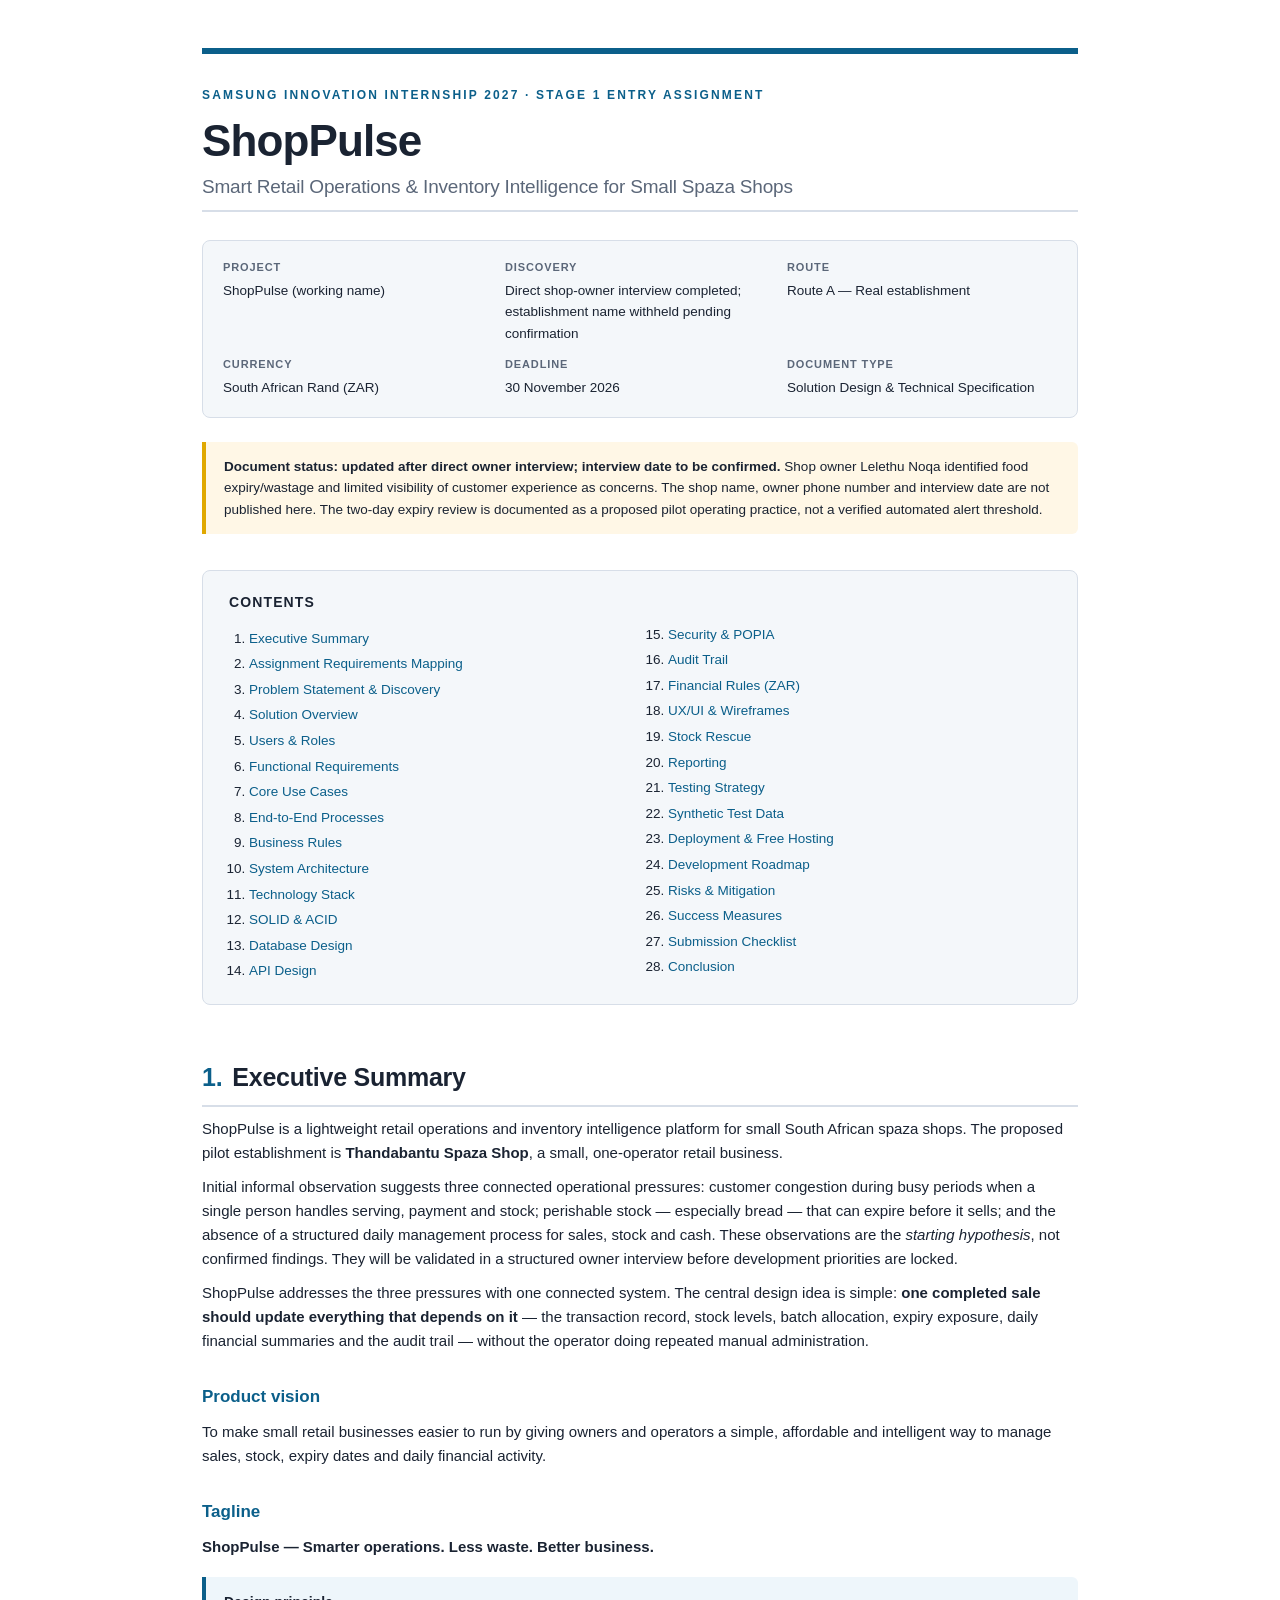
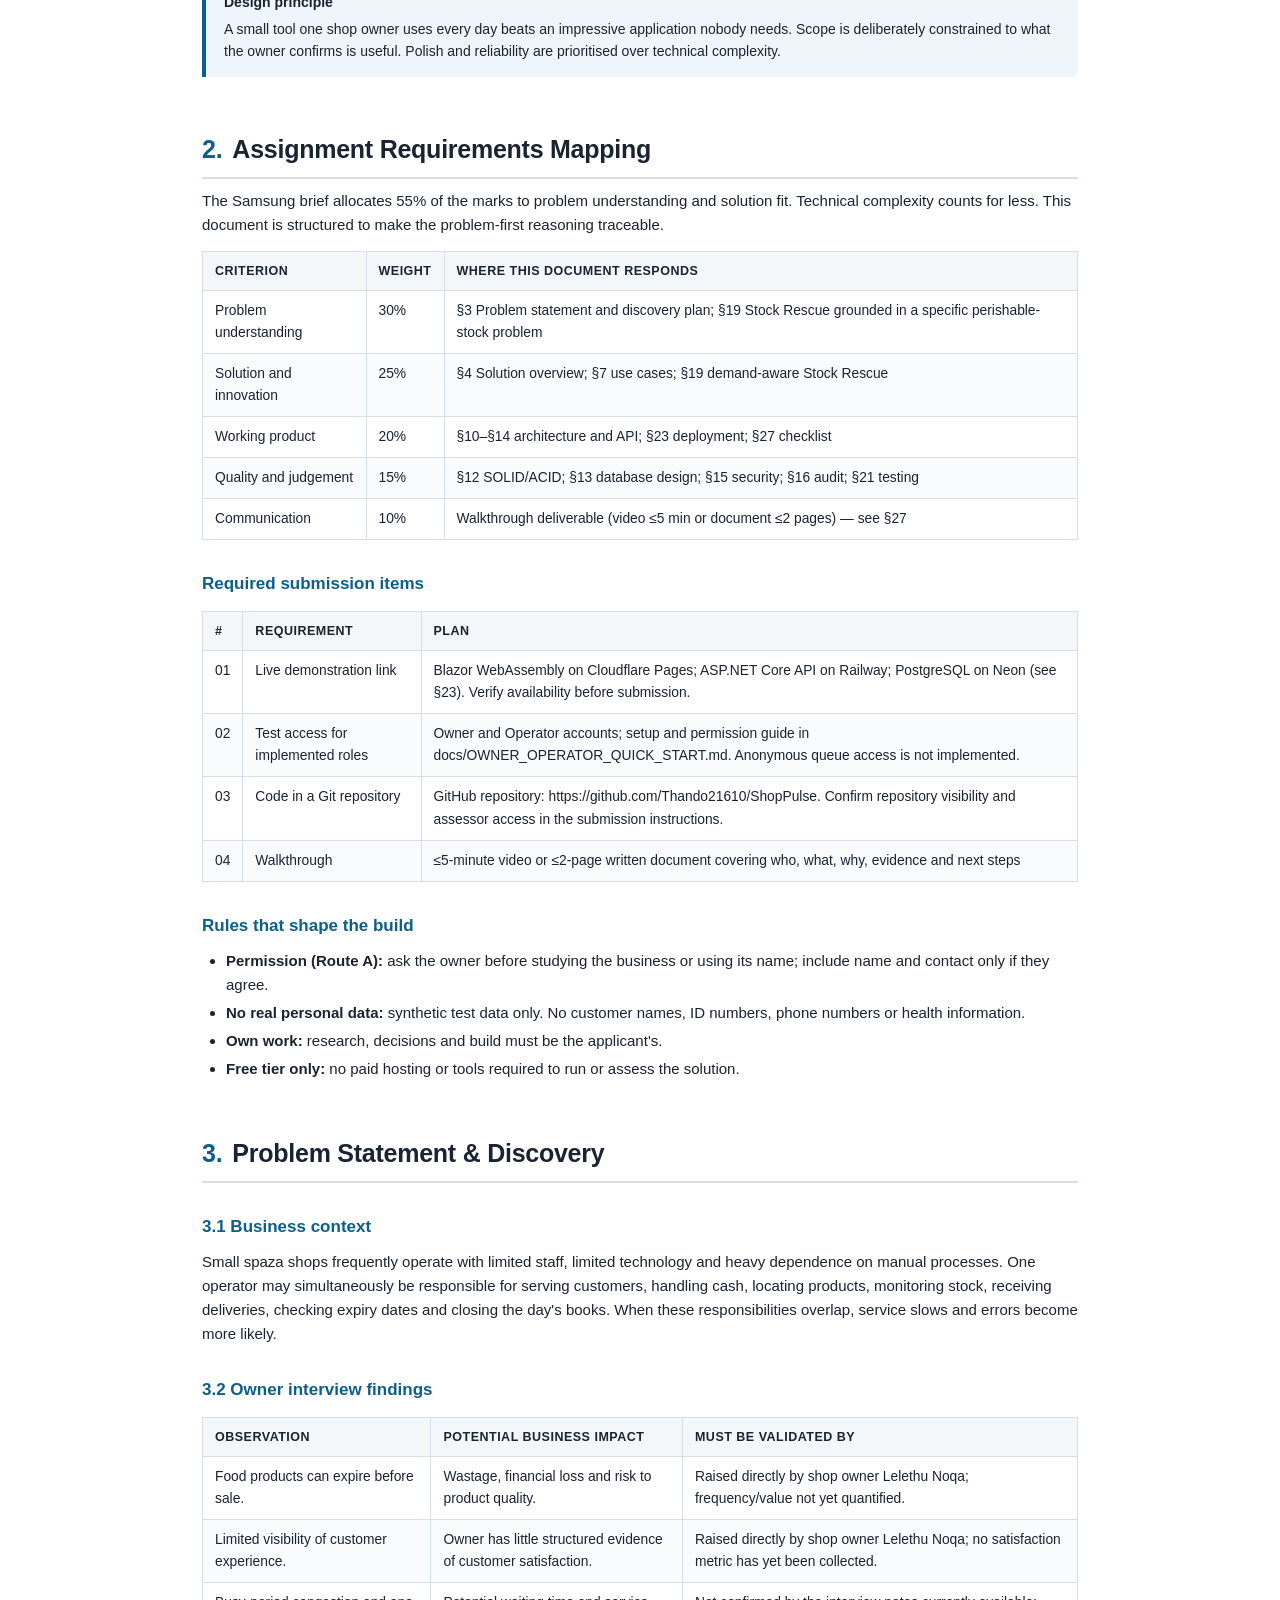
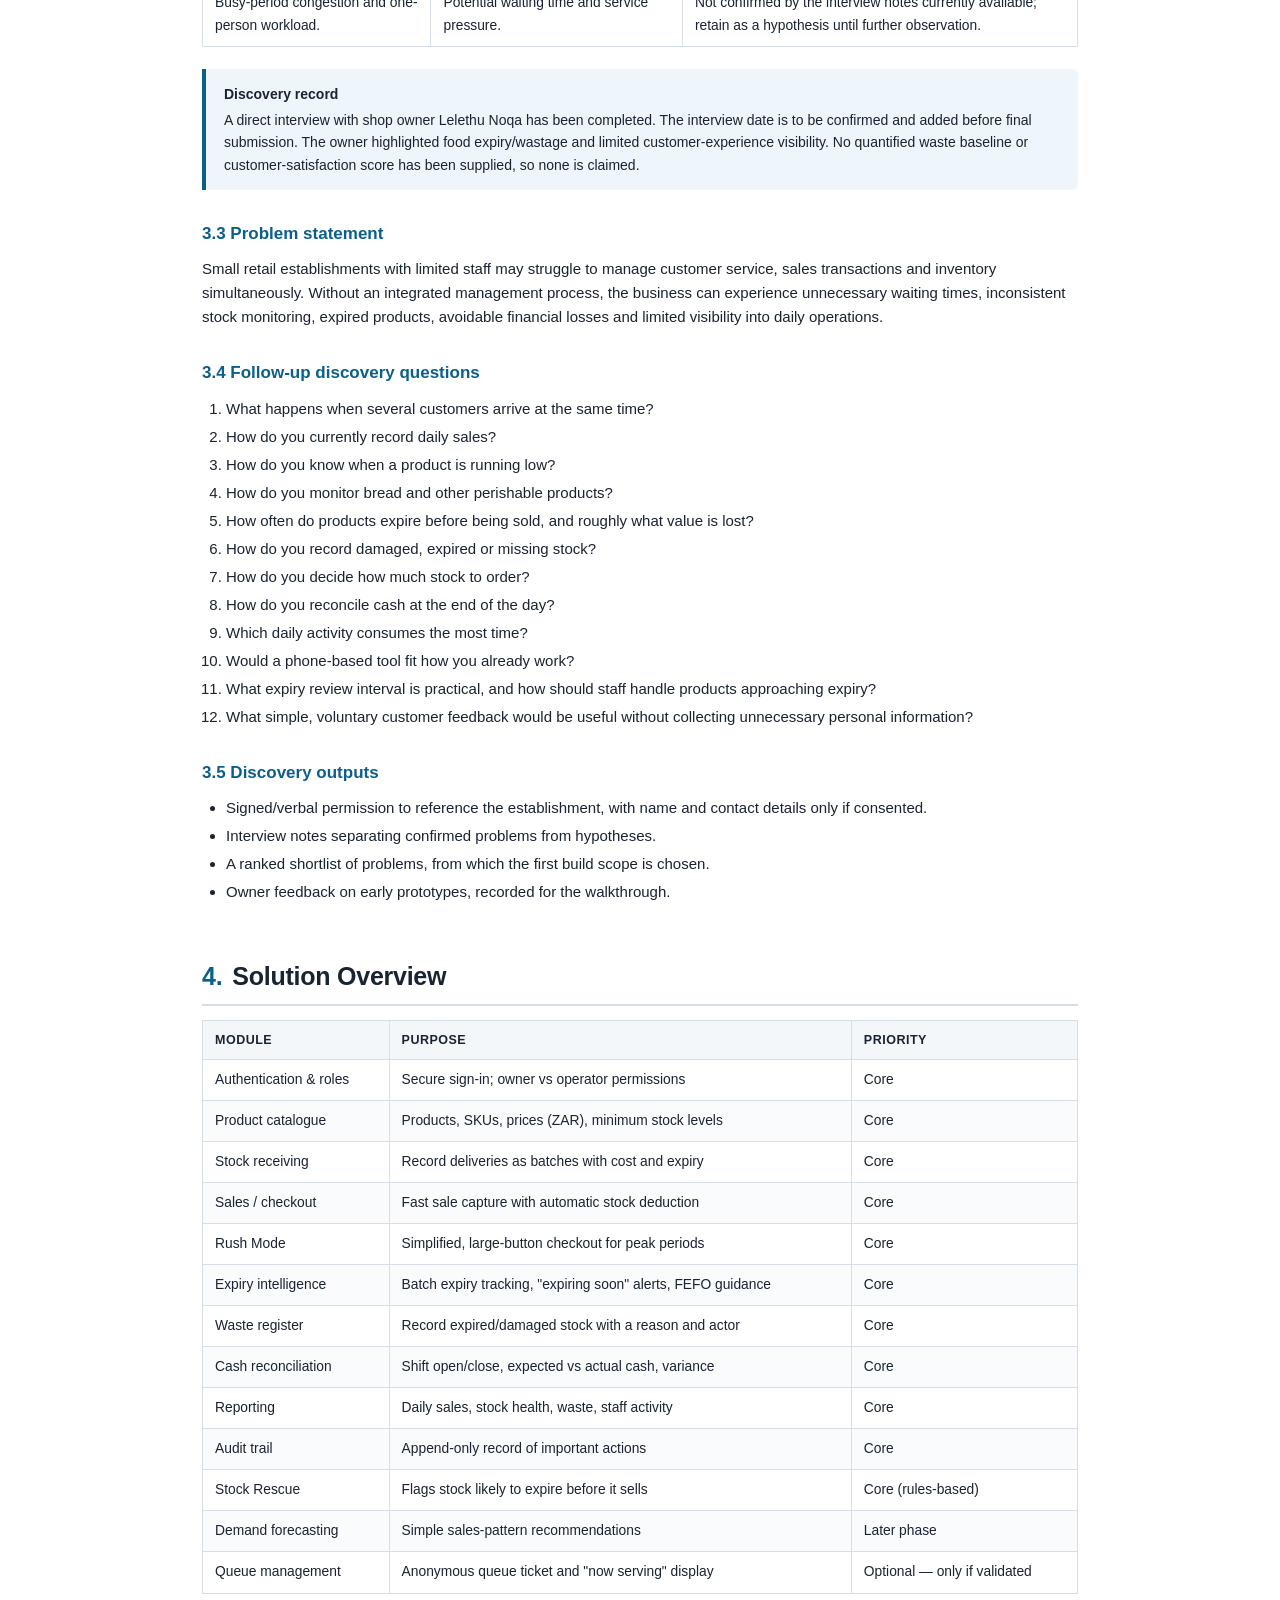
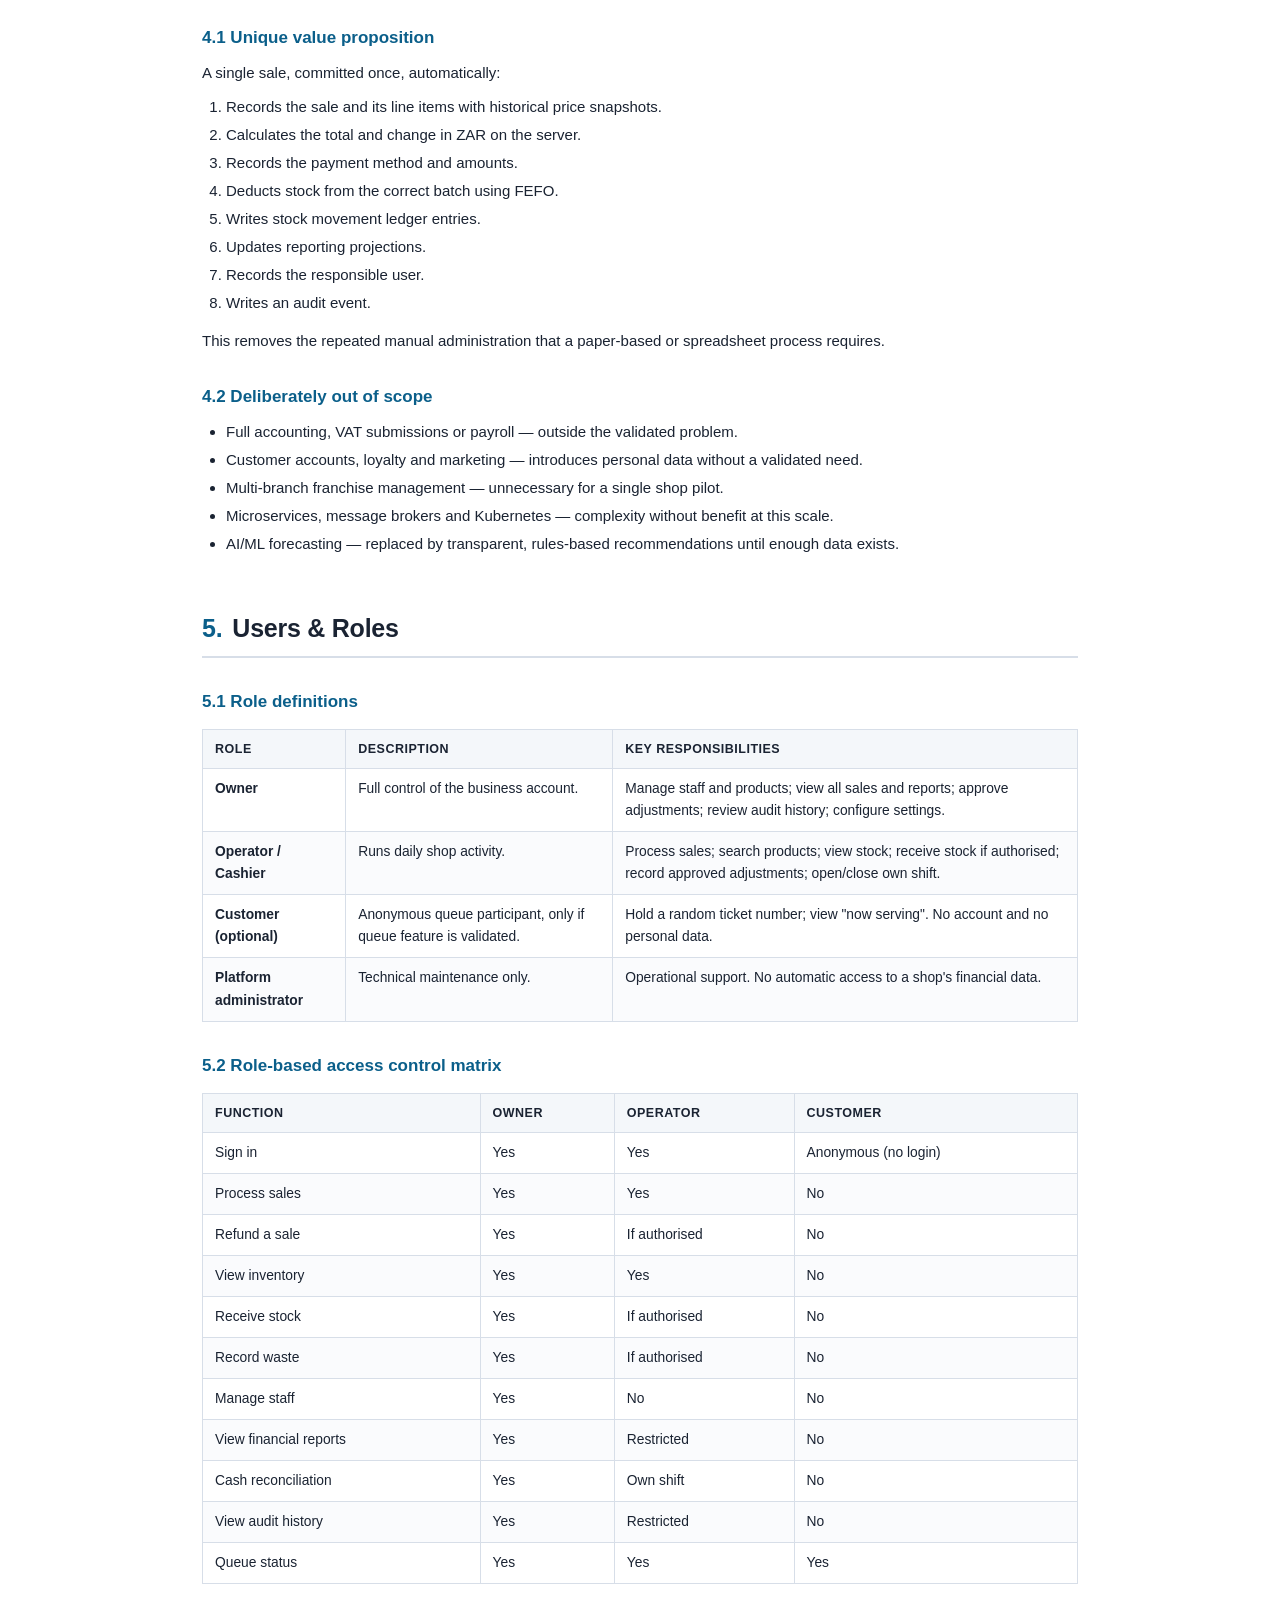
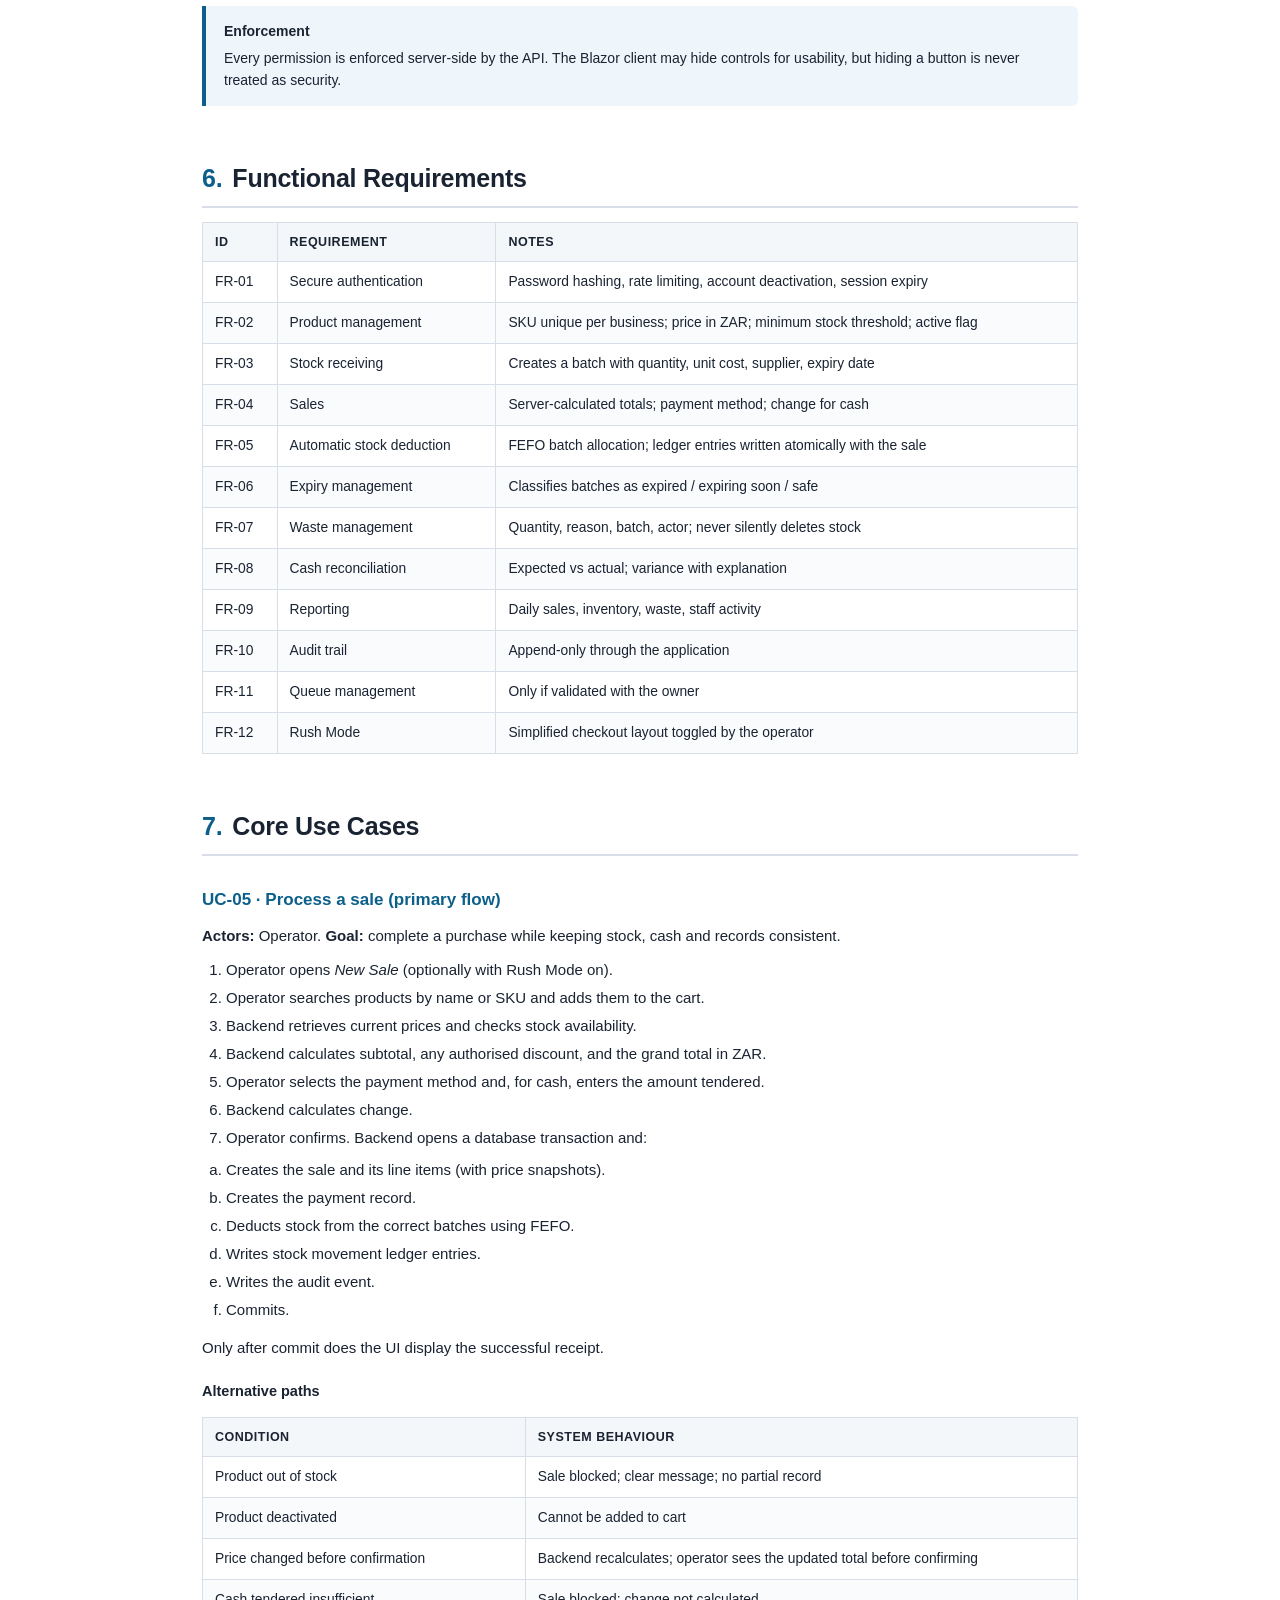
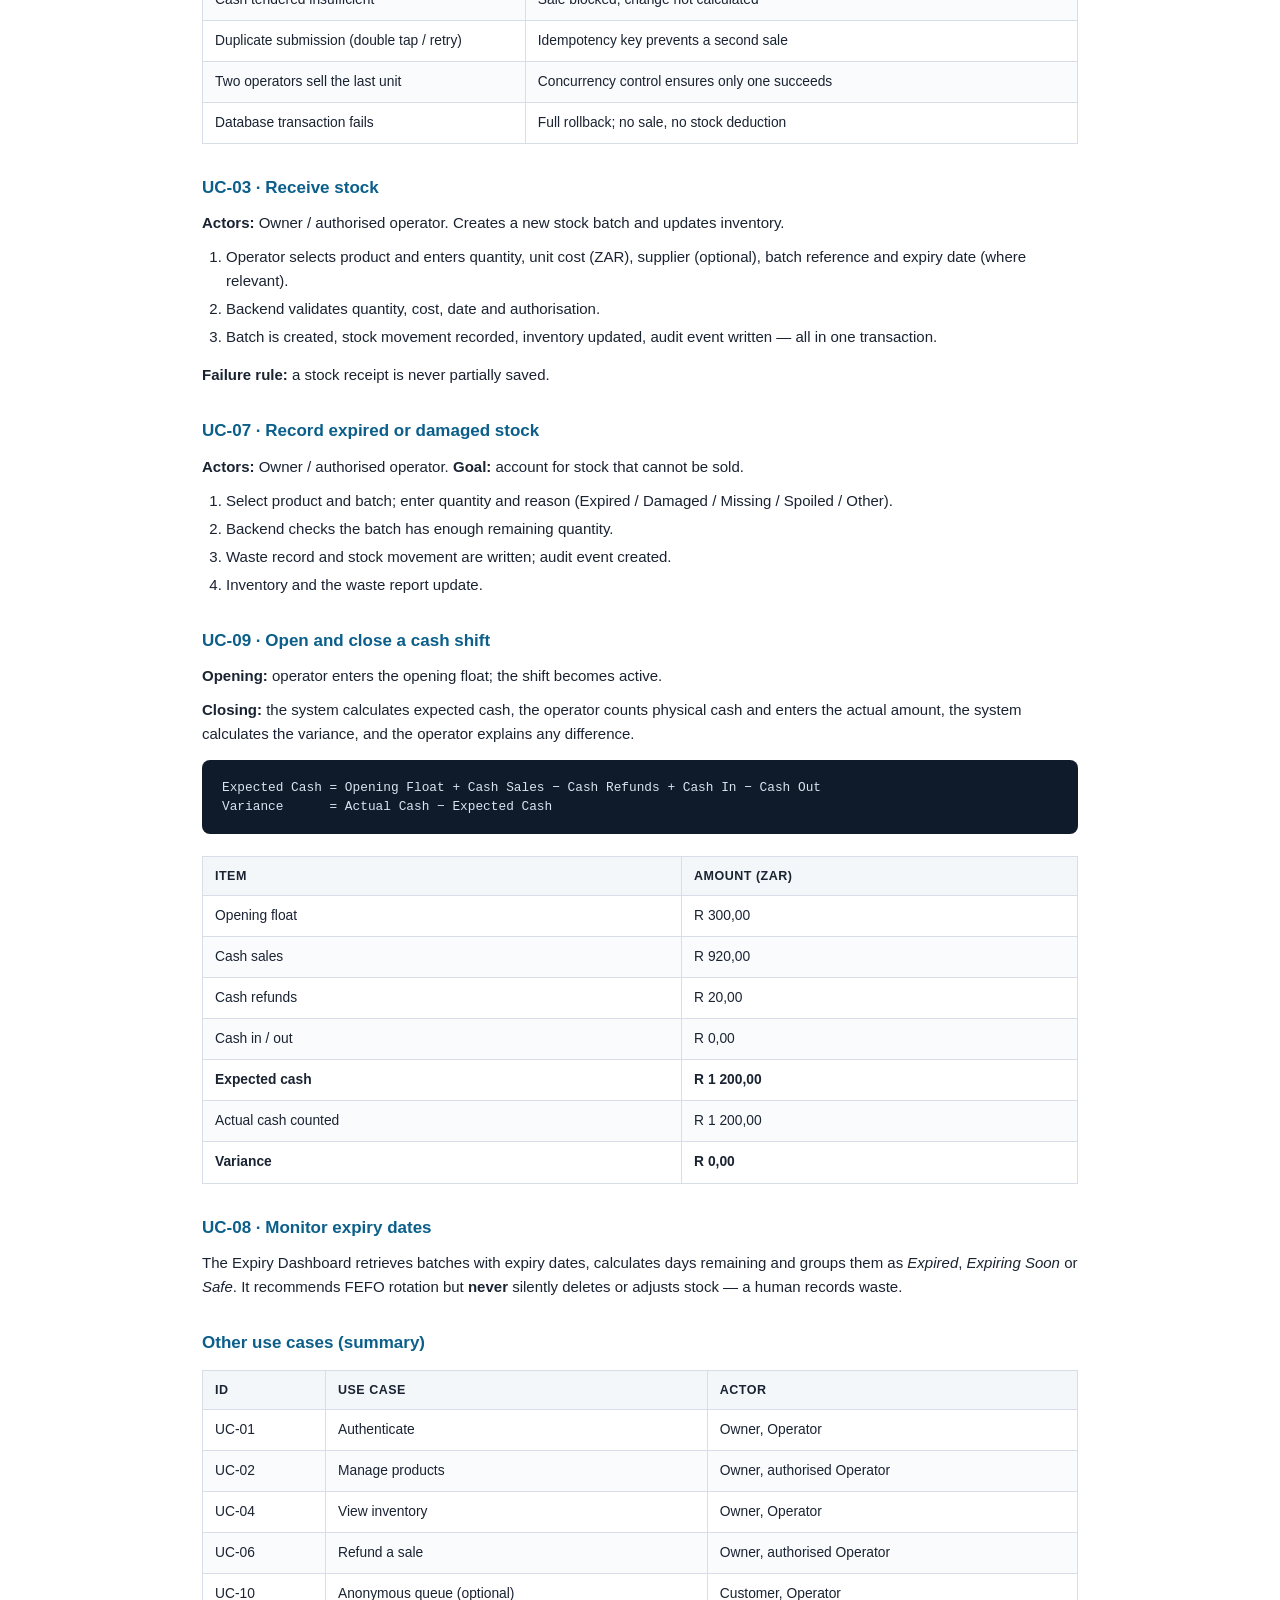
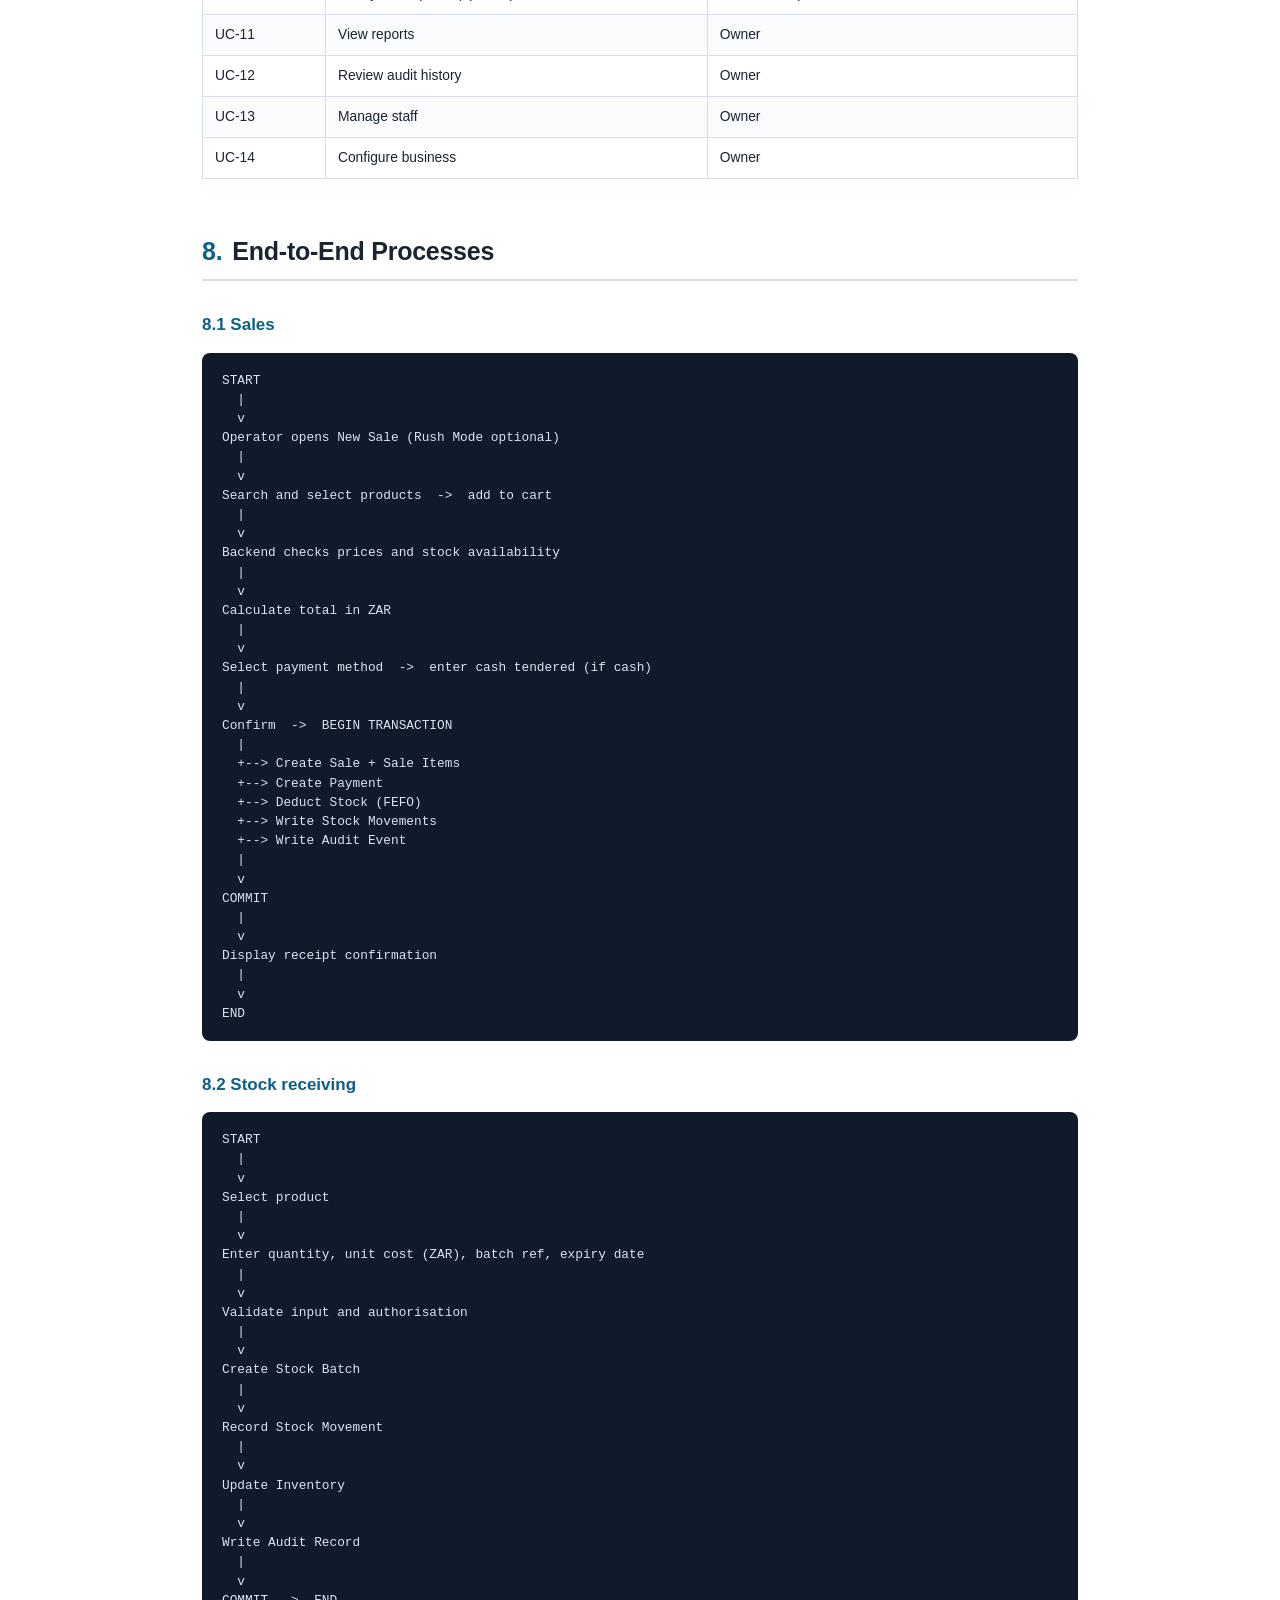
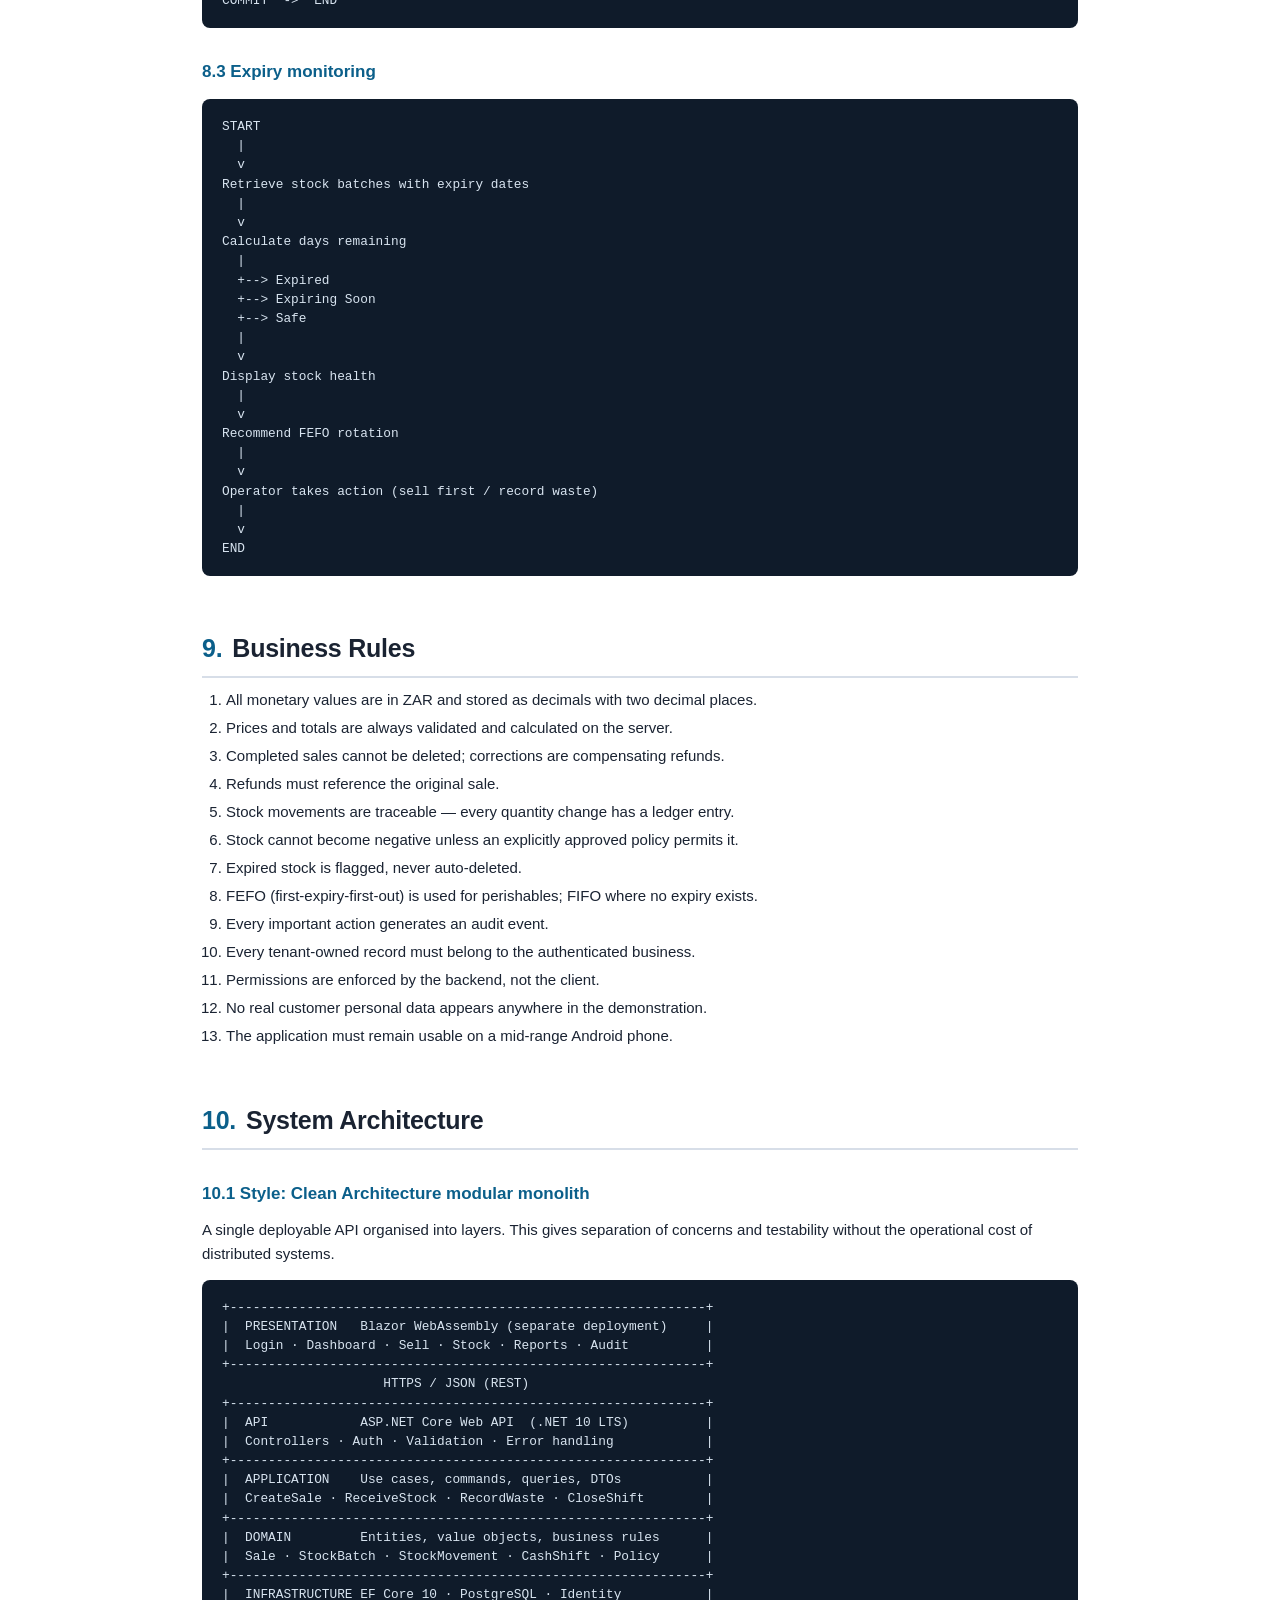
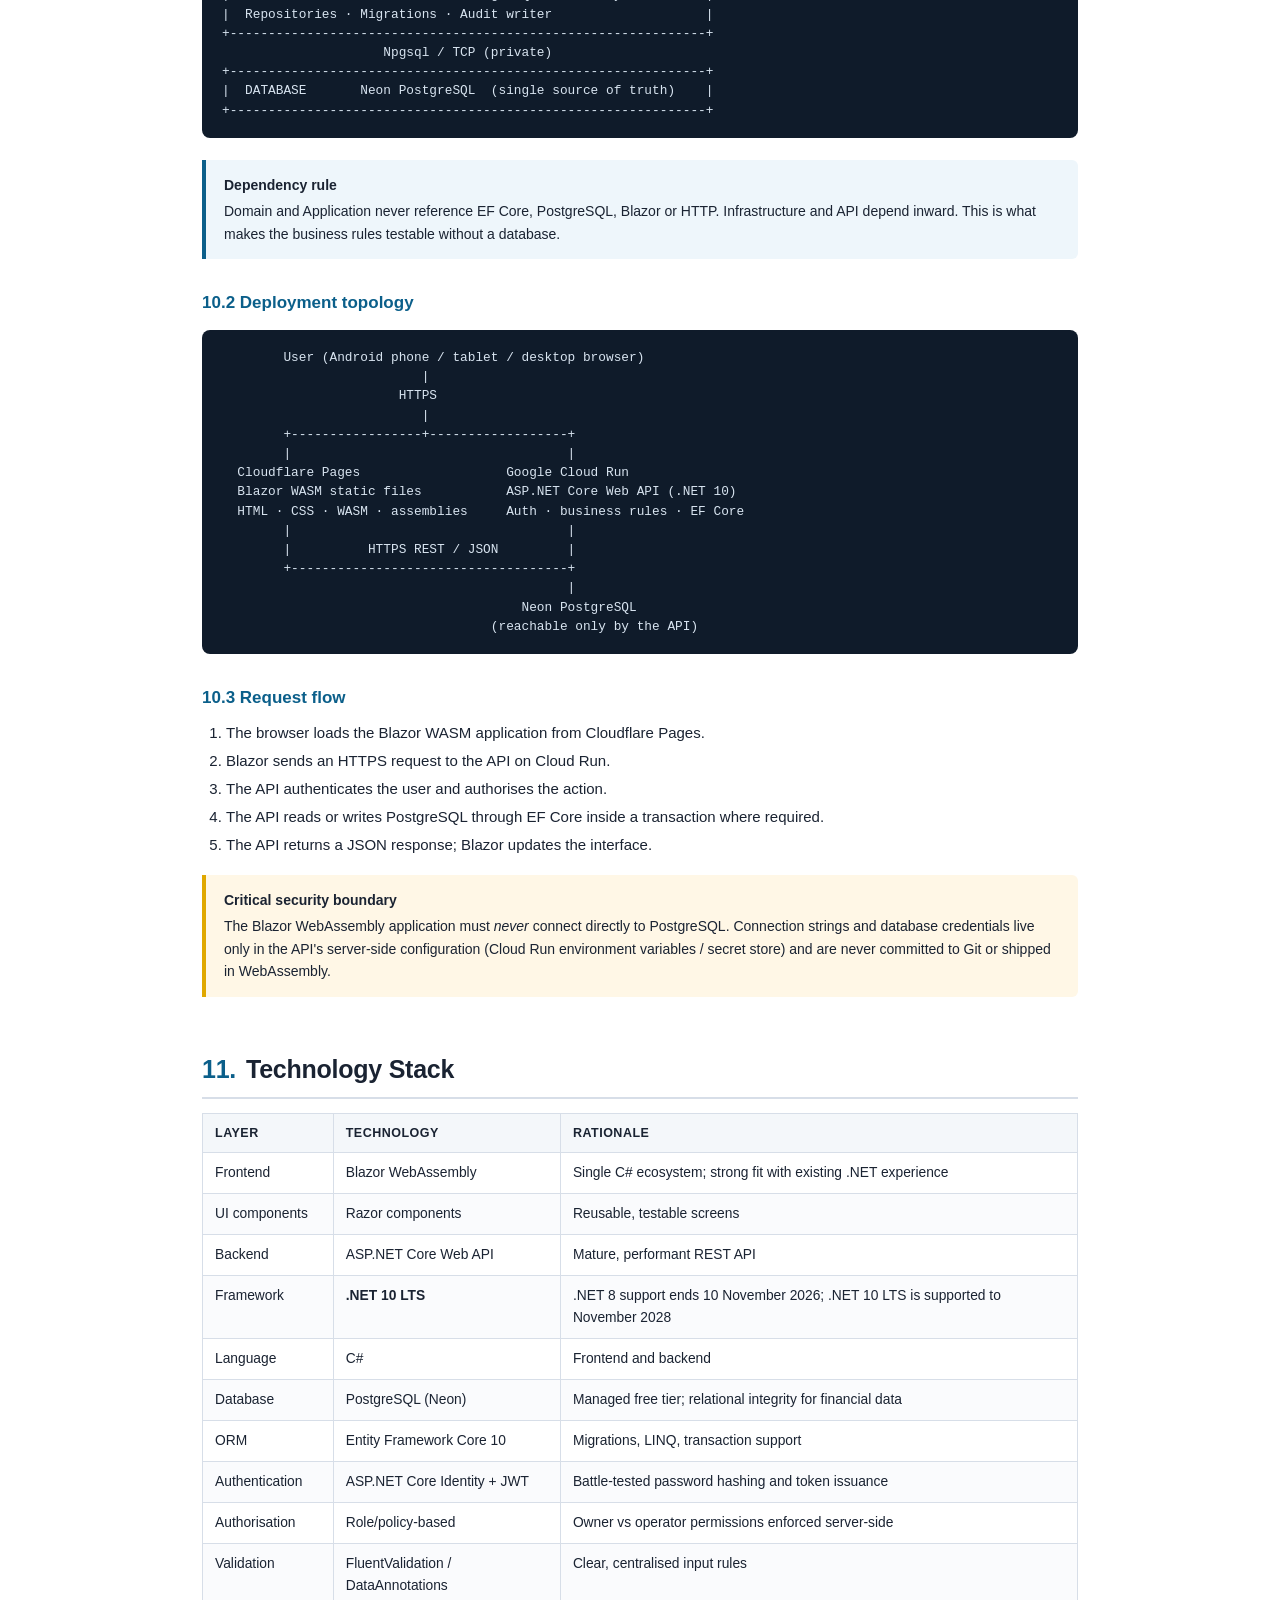
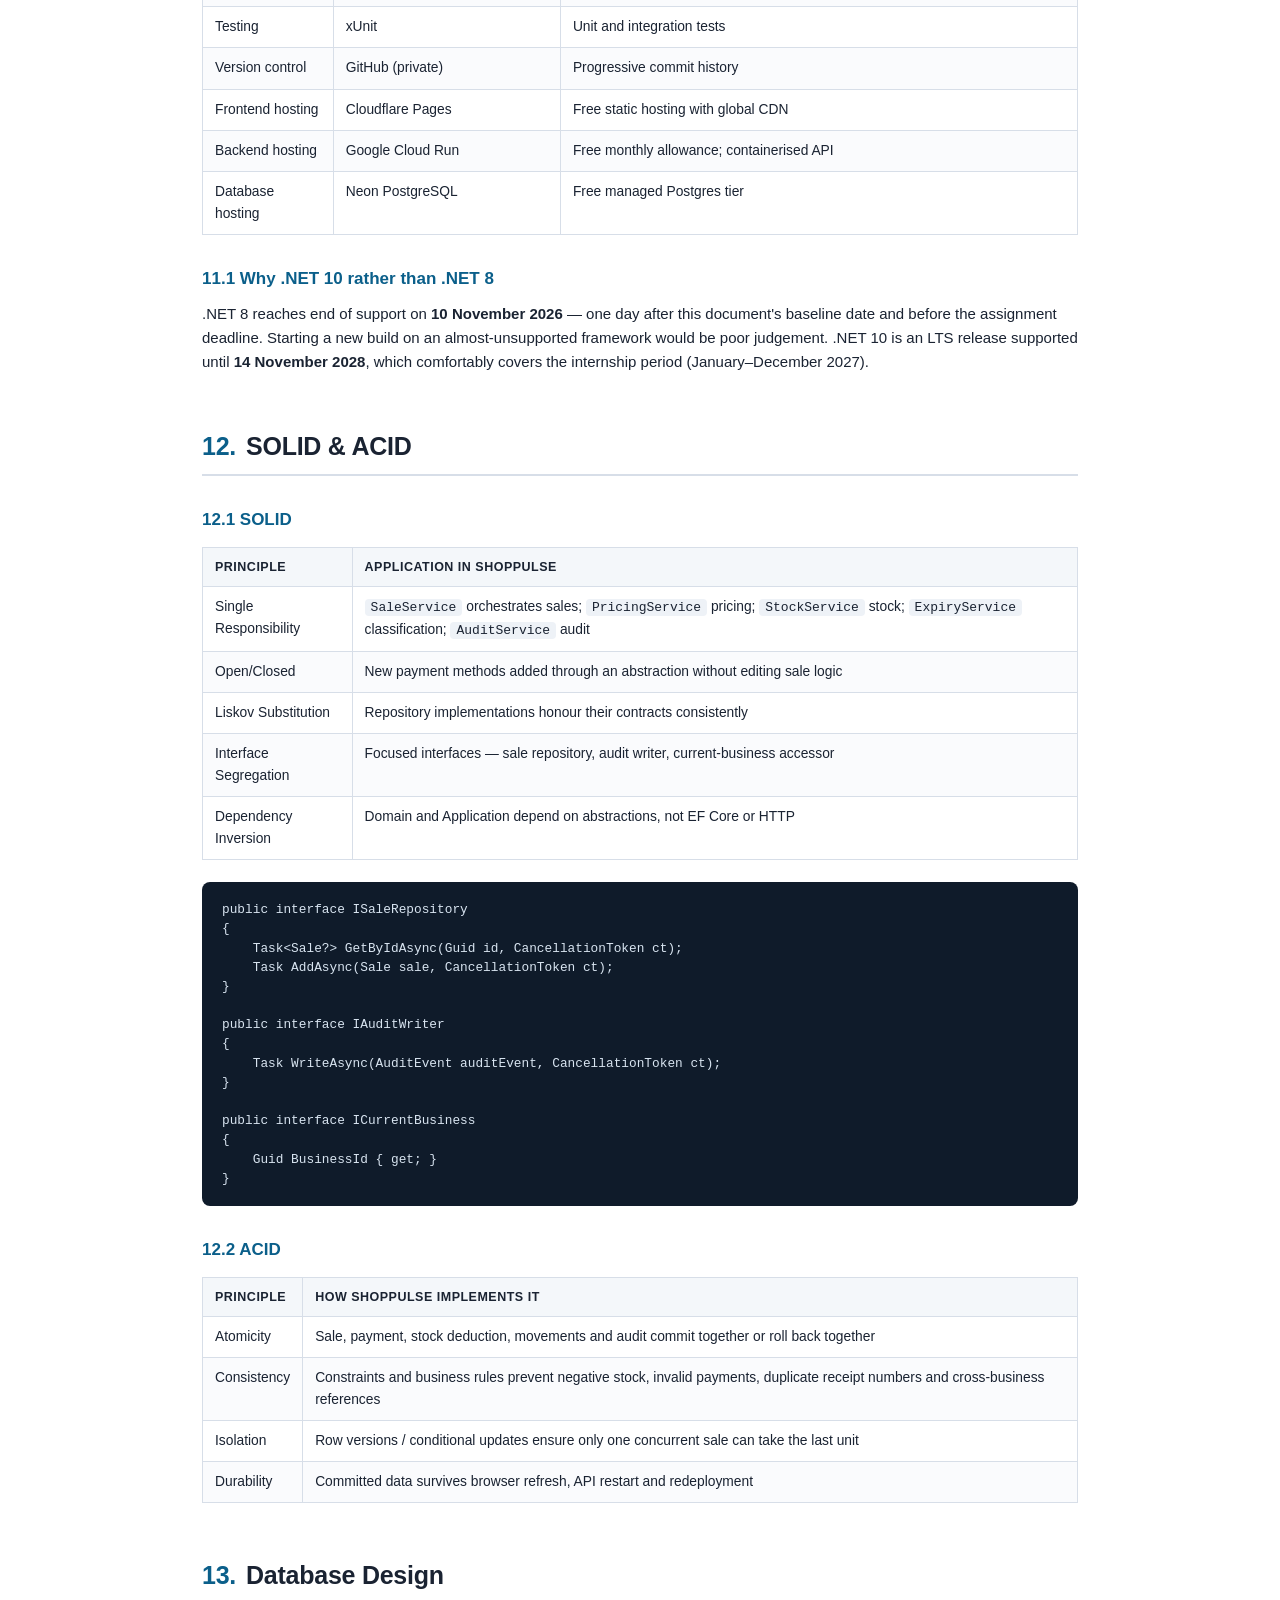
==== commit dde49066: "docs: align solution design with owner interview and live deployment" ====
--- a/docs/ShopPulse_Solution_Design_Samsung_2027.html
+++ b/docs/ShopPulse_Solution_Design_Samsung_2027.html
@@ -216,7 +216,7 @@
 
   <div class="meta">
     <div><strong>Project</strong>ShopPulse (working name)</div>
-    <div><strong>Pilot establishment</strong>Thandabantu Spaza Shop</div>
+    <div><strong>Discovery</strong>Direct shop-owner interview completed; establishment name withheld pending confirmation</div>
     <div><strong>Route</strong>Route A — Real establishment</div>
     <div><strong>Currency</strong>South African Rand (ZAR)</div>
     <div><strong>Deadline</strong>30 November 2026</div>
@@ -224,8 +224,8 @@
   </div>
 
   <div class="status-note">
-    <strong>Document status: proposed solution — pending establishment discovery and validation.</strong>
-    The operational observations recorded in this document are hypotheses based on initial informal observation. They must be confirmed through a direct interview with the owner or staff of Thandabantu Spaza Shop before they are presented as confirmed problems. Business name, owner name and contact details will only be included in the final submission with the owner's explicit permission.
+    <strong>Document status: updated after direct owner interview; interview date to be confirmed.</strong>
+    Shop owner Lelethu Noqa identified food expiry/wastage and limited visibility of customer experience as concerns. The shop name, owner phone number and interview date are not published here. The two-day expiry review is documented as a proposed pilot operating practice, not a verified automated alert threshold.
   </div>
 </header>
 
@@ -306,9 +306,9 @@
 <table>
   <thead><tr><th>#</th><th>Requirement</th><th>Plan</th></tr></thead>
   <tbody>
-    <tr><td>01</td><td>Live, publicly reachable link</td><td>Blazor WASM on Cloudflare Pages + API on Google Cloud Run (see §23)</td></tr>
-    <tr><td>02</td><td>Test access for every role</td><td>Owner, operator and (if implemented) anonymous queue access — credentials and setup steps documented</td></tr>
-    <tr><td>03</td><td>Code in a Git repository</td><td>Private GitHub repository, progressive commits; read access within 48 hours of request</td></tr>
+    <tr><td>01</td><td>Live demonstration link</td><td>Blazor WebAssembly on Cloudflare Pages; ASP.NET Core API on Railway; PostgreSQL on Neon (see §23). Verify availability before submission.</td></tr>
+    <tr><td>02</td><td>Test access for implemented roles</td><td>Owner and Operator accounts; setup and permission guide in docs/OWNER_OPERATOR_QUICK_START.md. Anonymous queue access is not implemented.</td></tr>
+    <tr><td>03</td><td>Code in a Git repository</td><td>GitHub repository: https://github.com/Thando21610/ShopPulse. Confirm repository visibility and assessor access in the submission instructions.</td></tr>
     <tr><td>04</td><td>Walkthrough</td><td>≤5-minute video or ≤2-page written document covering who, what, why, evidence and next steps</td></tr>
   </tbody>
 </table>
@@ -327,27 +327,25 @@
 <h3>3.1 Business context</h3>
 <p>Small spaza shops frequently operate with limited staff, limited technology and heavy dependence on manual processes. One operator may simultaneously be responsible for serving customers, handling cash, locating products, monitoring stock, receiving deliveries, checking expiry dates and closing the day's books. When these responsibilities overlap, service slows and errors become more likely.</p>
 
-<h3>3.2 Initial observations (hypotheses)</h3>
+<h3>3.2 Owner interview findings</h3>
 <table>
   <thead><tr><th>Observation</th><th>Potential business impact</th><th>Must be validated by</th></tr></thead>
   <tbody>
-    <tr><td>The shop becomes congested during busy periods.</td><td>Longer waiting times; customers may leave without buying.</td><td>Owner interview + observation of a peak period</td></tr>
-    <tr><td>One person manages several activities at once.</td><td>Sales and admin tasks compete for attention; errors.</td><td>Observation of daily workflow</td></tr>
-    <tr><td>Bread and other perishables can expire before selling.</td><td>Direct, avoidable stock losses.</td><td>Owner confirmation of frequency and value</td></tr>
-    <tr><td>Stock monitoring is not structured.</td><td>Difficulty spotting low or excess stock before it matters.</td><td>Walkthrough of current stock method</td></tr>
-    <tr><td>No central daily management process.</td><td>Limited visibility into performance and staff activity.</td><td>Owner review of current records (if any)</td></tr>
-  </tbody>
-</table>
-
-<div class="warn">
-  <strong>Validation rule</strong>
-  None of the above will be presented to Samsung as a confirmed problem until the owner interview has taken place and notes have been recorded. The final walkthrough will clearly separate "observed" from "confirmed by the owner".
+    <tr><td>Food products can expire before sale.</td><td>Wastage, financial loss and risk to product quality.</td><td>Raised directly by shop owner Lelethu Noqa; frequency/value not yet quantified.</td></tr>
+    <tr><td>Limited visibility of customer experience.</td><td>Owner has little structured evidence of customer satisfaction.</td><td>Raised directly by shop owner Lelethu Noqa; no satisfaction metric has yet been collected.</td></tr>
+    <tr><td>Busy-period congestion and one-person workload.</td><td>Potential waiting time and service pressure.</td><td>Not confirmed by the interview notes currently available; retain as a hypothesis until further observation.</td></tr>
+  </tbody>
+</table>
+
+<div class="note">
+  <strong>Discovery record</strong>
+  A direct interview with shop owner Lelethu Noqa has been completed. The interview date is to be confirmed and added before final submission. The owner highlighted food expiry/wastage and limited customer-experience visibility. No quantified waste baseline or customer-satisfaction score has been supplied, so none is claimed.
 </div>
 
 <h3>3.3 Problem statement</h3>
 <p>Small retail establishments with limited staff may struggle to manage customer service, sales transactions and inventory simultaneously. Without an integrated management process, the business can experience unnecessary waiting times, inconsistent stock monitoring, expired products, avoidable financial losses and limited visibility into daily operations.</p>
 
-<h3>3.4 Discovery questions for the owner</h3>
+<h3>3.4 Follow-up discovery questions</h3>
 <ol>
   <li>What happens when several customers arrive at the same time?</li>
   <li>How do you currently record daily sales?</li>
@@ -359,6 +357,8 @@
   <li>How do you reconcile cash at the end of the day?</li>
   <li>Which daily activity consumes the most time?</li>
   <li>Would a phone-based tool fit how you already work?</li>
+  <li>What expiry review interval is practical, and how should staff handle products approaching expiry?</li>
+  <li>What simple, voluntary customer feedback would be useful without collecting unnecessary personal information?</li>
 </ol>
 
 <h3>3.5 Discovery outputs</h3>
@@ -1368,44 +1368,41 @@
 <!-- ================= 23. DEPLOYMENT ================= -->
 <h2 id="s23"><span class="num">23.</span>Deployment &amp; Free Hosting</h2>
 
-<h3>23.1 Recommended free-tier combination</h3>
-<table>
-  <thead><tr><th>Component</th><th>Provider</th><th>Suitability</th><th>Watch-outs</th></tr></thead>
-  <tbody>
-    <tr><td>Blazor WASM frontend</td><td>Cloudflare Pages</td><td>Free static hosting with global CDN; ideal for WASM assets</td><td>Build output size; caching headers on redeploy</td></tr>
-    <tr><td>ASP.NET Core API</td><td>Google Cloud Run</td><td>Free monthly allowance; containerised, scales to zero</td><td>Cold starts; requires billing account on file; free allowance limits</td></tr>
-    <tr><td>PostgreSQL</td><td>Neon</td><td>Free managed Postgres tier</td><td>Storage and compute limits; connection limits; possible scale-to-zero</td></tr>
-    <tr><td>Source control</td><td>GitHub</td><td>Private repository, progressive commits</td><td>None for this use</td></tr>
+<h3>23.1 Deployed assessment environment</h3>
+<table>
+  <thead><tr><th>Component</th><th>Provider</th><th>Current role</th><th>Watch-outs</th></tr></thead>
+  <tbody>
+    <tr><td>Blazor WebAssembly frontend</td><td>Cloudflare Pages</td><td>Hosts the static ShopPulse client; diagnostic deployment is used for assessment verification.</td><td>Verify the deployed branch and API proxy configuration before each release.</td></tr>
+    <tr><td>ASP.NET Core API</td><td>Railway</td><td>Hosts the .NET 10 API container.</td><td>Confirm health, readiness, logs and environment variables after deployment.</td></tr>
+    <tr><td>PostgreSQL</td><td>Neon</td><td>Managed PostgreSQL database used by the hosted API.</td><td>Backups, restore testing, connection limits and access controls must be reviewed.</td></tr>
+    <tr><td>Source control and CI</td><td>GitHub</td><td>Private repository, pull requests and automated build/test workflow.</td><td>A passing CI run does not prove live browser acceptance.</td></tr>
   </tbody>
 </table>
 
 <div class="warn">
-  <strong>Free is not a permanent guarantee</strong>
-  Cloud Run, Cloudflare Pages and Neon all have plan-specific limits and may require a billing account to be on file. Before deployment, verify current free-tier limits, storage and connection caps, sleep/scale-to-zero behaviour and public access settings. The demo is designed to fit comfortably within free allowances, but the provider terms must be checked at deployment time.
+  <strong>Prototype and assessment environment</strong>
+  The hosted environment is for demonstration and controlled testing. It is not approved for live commercial transactions. Confirm provider plan limits, availability, database backups, monitoring and a tested restore procedure before onboarding a real shop.
 </div>
 
-<h3>23.2 Deployment sequence</h3>
+<h3>23.2 Current deployment sequence</h3>
 <ol>
-  <li>Create the private GitHub repository.</li>
-  <li>Configure the API project and EF Core migrations.</li>
-  <li>Provision the Neon PostgreSQL database; store the connection string as a Cloud Run environment variable / secret.</li>
-  <li>Apply migrations; seed synthetic test data.</li>
-  <li>Containerise and deploy the API to Cloud Run; verify health endpoint.</li>
-  <li>Configure the Blazor WASM build to point at the Cloud Run API URL.</li>
-  <li>Deploy the static WASM output to Cloudflare Pages.</li>
-  <li>Set restrictive CORS on the API to the Cloudflare Pages origin.</li>
-  <li>Test the public URL in an incognito browser.</li>
-  <li>Test every role and every critical workflow.</li>
-  <li>Confirm data persists after a restart/redeploy.</li>
-  <li>Record the walkthrough using the deployed application.</li>
+  <li>Merge reviewed and tested API/client changes to the production source branch.</li>
+  <li>Railway builds and deploys the API from the configured API root directory.</li>
+  <li>Verify the API health endpoint and database readiness endpoint; inspect deployment logs.</li>
+  <li>Deploy the Blazor WebAssembly static output to the Cloudflare Pages diagnostic project.</li>
+  <li>Verify the Pages API proxy targets the intended Railway API origin.</li>
+  <li>Test sign-in, session restoration after reload, refresh, logout and Owner/Operator permissions from the deployed browser origin.</li>
+  <li>Verify tenant isolation, product catalogue, staff list, sales, stock, expiry, waste, cash shifts and daily reports using synthetic or owner-approved test data.</li>
+  <li>Record the deployed commit, test results and any known limitations for the assessment.</li>
 </ol>
 
-<h3>23.3 What not to do</h3>
+<h3>23.3 Production safeguards</h3>
 <ul>
-  <li>Do not put the PostgreSQL connection string in the Blazor WASM app or any client-visible configuration.</li>
-  <li>Do not enable public access to the database.</li>
-  <li>Do not commit secrets, tokens or real data to Git.</li>
-  <li>Do not introduce Redis or other infrastructure unless a measured problem justifies it.</li>
+  <li>Keep PostgreSQL connection strings, JWT signing keys and other secrets in the hosting provider's private environment-variable manager.</li>
+  <li>Do not expose the database publicly or commit credentials, tokens or real customer data to Git.</li>
+  <li>Keep CORS restricted to trusted HTTPS frontend origins and verify cookie behaviour from the deployed origin.</li>
+  <li>Use synthetic data for demonstrations unless the shop owner has explicitly approved a controlled pilot.</li>
+  <li>Do not call the system production-ready until browser acceptance, security review, monitoring and backup/restore testing are complete.</li>
 </ul>
 
 <!-- ================= 24. ROADMAP ================= -->
@@ -1423,7 +1420,7 @@
     <tr><td>6</td><td>Security</td><td>Permissions, audit trail, POPIA checks</td></tr>
     <tr><td>7</td><td>UX/UI</td><td>Responsive screens, Rush Mode polish, error states</td></tr>
     <tr><td>8</td><td>Testing</td><td>Automated tests, manual end-to-end script</td></tr>
-    <tr><td>9</td><td>Deployment</td><td>Public Cloudflare Pages + Cloud Run + Neon</td></tr>
+    <tr><td>9</td><td>Deployment</td><td>Cloudflare Pages frontend + Railway API + Neon PostgreSQL</td></tr>
     <tr><td>10</td><td>Submission</td><td>Walkthrough, test accounts, checklist complete</td></tr>
   </tbody>
 </table>
@@ -1484,12 +1481,13 @@
   <li>No real customer personal information anywhere</li>
 </ul>
 
-<h3>Access</h3>
+<h3>Access and role guide</h3>
 <ul class="check">
-  <li>Owner test account (username and password)</li>
-  <li>Operator test account (username and password)</li>
-  <li>Optional customer queue access, if implemented</li>
-  <li>Setup steps documented</li>
+  <li>Owner demo account: ownerspaza@gmail.com (password supplied privately; never committed to Git)</li>
+  <li>Create a separate Operator account from Manage staff; initial password must be at least 12 characters</li>
+  <li>Grant only the required operator permissions: waste, refunds, product management and/or stock receiving</li>
+  <li>Owner/operator quick-start guide included in docs/OWNER_OPERATOR_QUICK_START.md</li>
+  <li>Anonymous queue access is not implemented and must not be listed as an available role</li>
 </ul>
 
 <h3>Source code</h3>
@@ -1504,10 +1502,11 @@
 
 <h3>Discovery evidence</h3>
 <ul class="check">
-  <li>Owner permission obtained</li>
-  <li>Interview completed and notes captured</li>
-  <li>Feedback and quotes recorded</li>
-  <li>Establishment name and contact included only with consent</li>
+  <li>Direct interview completed with shop owner Lelethu Noqa</li>
+  <li>Interview date to be confirmed and recorded before final submission</li>
+  <li>Owner feedback captured: food expiry/wastage and limited customer-experience visibility</li>
+  <li>Do not publish the owner's phone number or establishment name until the required permission is confirmed</li>
+  <li>No quantified waste reduction or customer satisfaction result claimed</li>
 </ul>
 
 <h3>Walkthrough</h3>
@@ -1526,14 +1525,14 @@
 
 <p>Its central idea is integration over accumulation. One committed sale updates the transaction record, stock levels, batch allocation, expiry exposure, daily financials and the audit trail — so the operator does not repeat work the system can do once.</p>
 
-<p>The architecture uses Clean Architecture, SOLID principles and ACID transactions to keep that promise reliable. Financial operations use ZAR with decimal precision and server-side validation. Security is enforced on the backend, with tenant isolation and a POPIA-conscious approach that avoids collecting customer personal data entirely.</p>
-
-<p>Most importantly, the final product will be shaped by what the owner of Thandabantu Spaza Shop confirms is genuinely useful. The queue, expiry and management features are prioritised only according to that feedback.</p>
+<p>The implementation uses a two-project .NET solution (ASP.NET Core API and Blazor WebAssembly client), Entity Framework Core, PostgreSQL in the hosted environment, server-side authorization and database transactions for critical workflows. The repository is not yet a fully separated Clean Architecture solution. Financial operations use ZAR with decimal precision and server-side validation. Security is enforced on the backend, with tenant isolation and a POPIA-conscious approach that avoids collecting customer personal data in the core retail workflow.</p>
+
+<p>Most importantly, the product priorities now reflect the completed direct interview with shop owner Lelethu Noqa: expiry/wastage visibility and better understanding of customer experience. The two-day expiry review is a proposed pilot procedure. Queue management remains deferred because it has not been validated as a priority.</p>
 
 <p><strong>The objective is not to build the biggest application. It is to build a solution that solves a real problem, works reliably, and can be demonstrated with confidence.</strong></p>
 
 <footer>
-  ShopPulse — Solution Design &amp; Technical Specification · Samsung Innovation Internship 2027 · Stage 1 Entry Assignment · Document status: proposed, pending establishment validation.
+  ShopPulse — Solution Design &amp; Technical Specification · Samsung Innovation Internship 2027 · Stage 1 Entry Assignment · Document status: owner interview completed; interview date to be confirmed.
 </footer>
 
 </div>
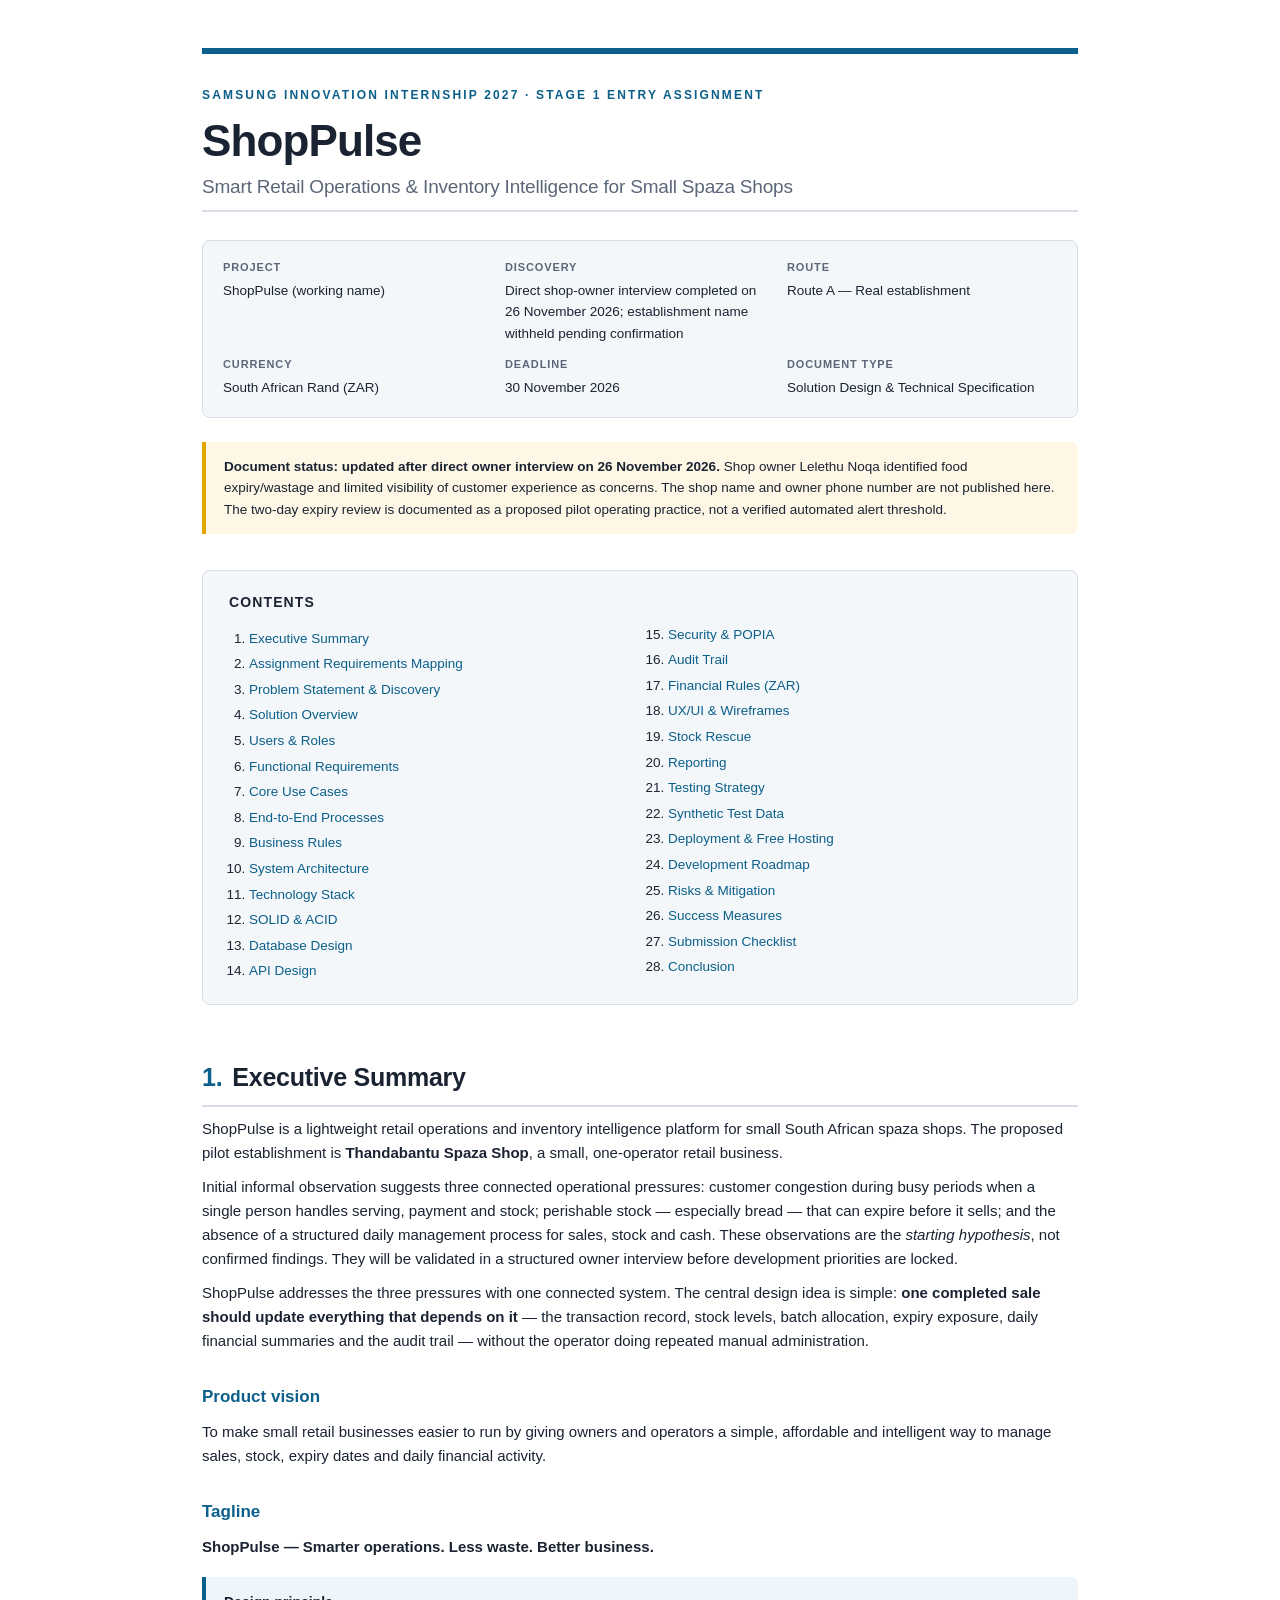
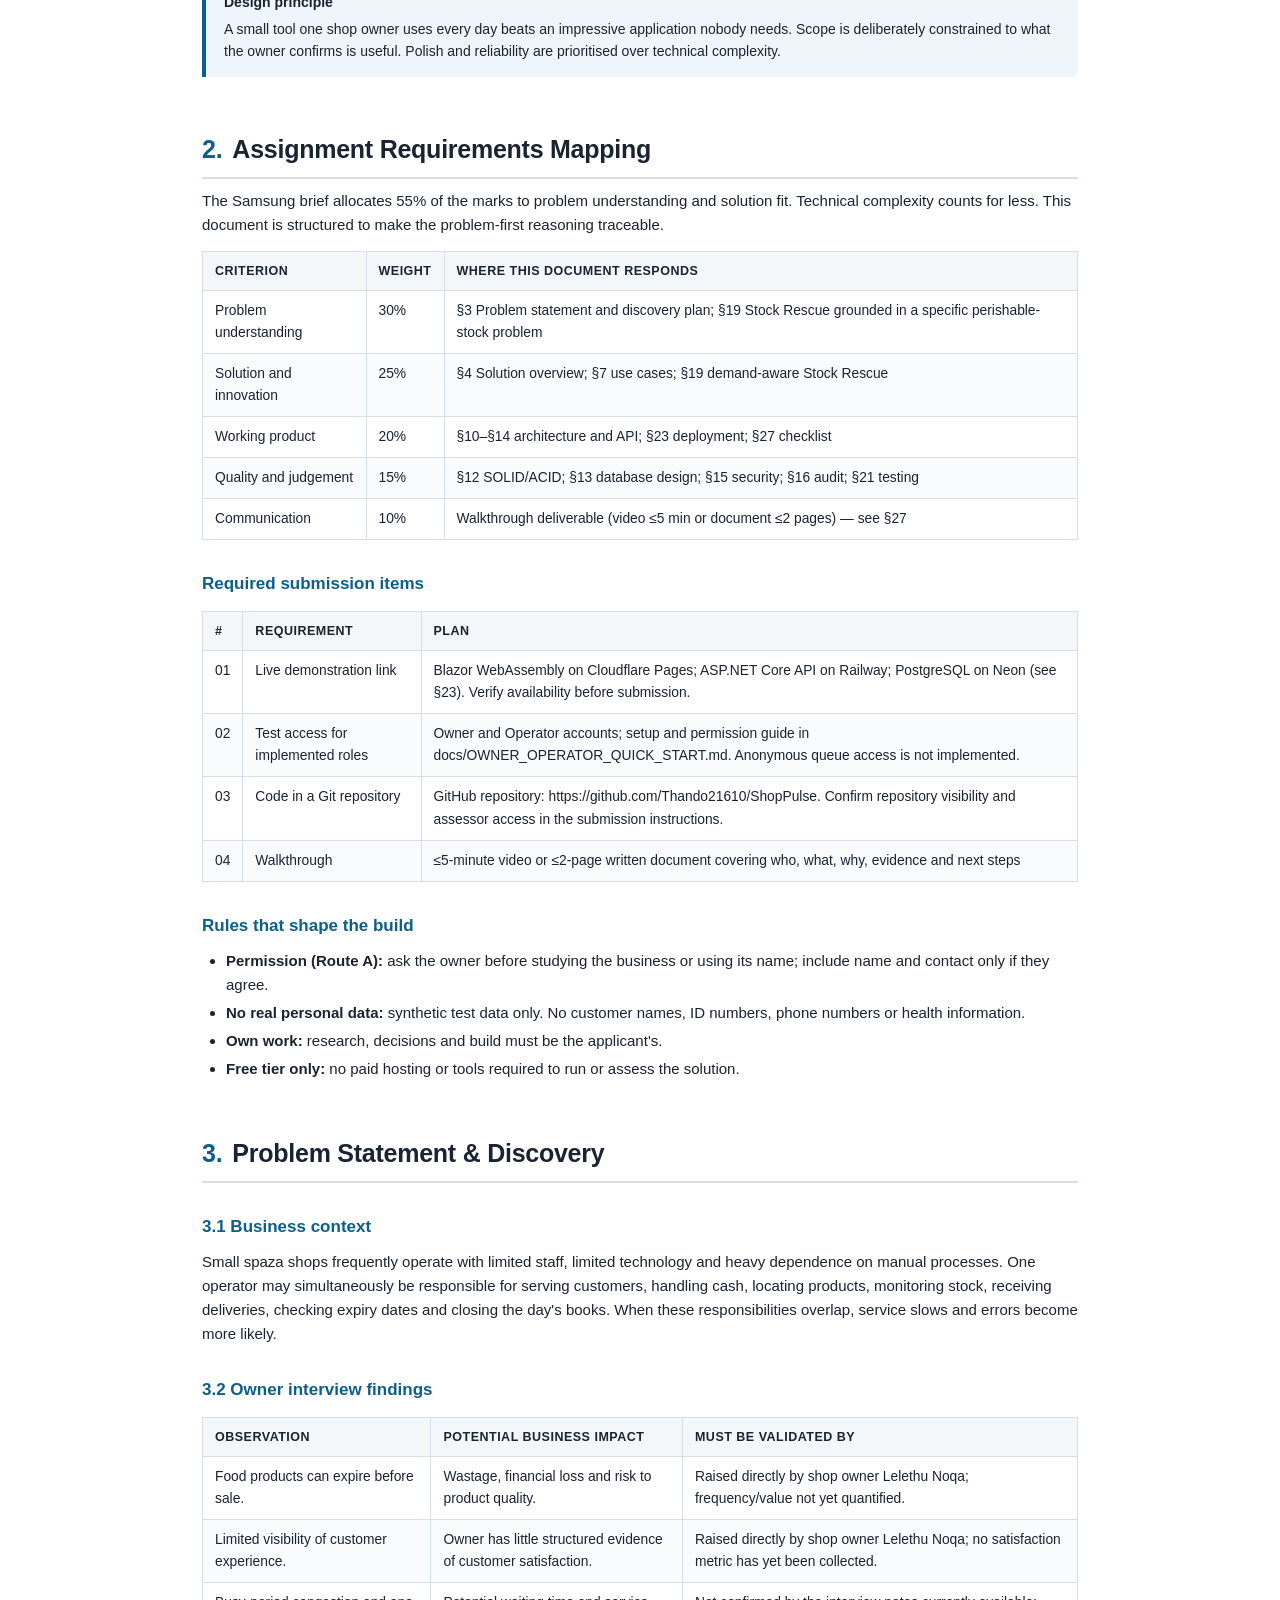
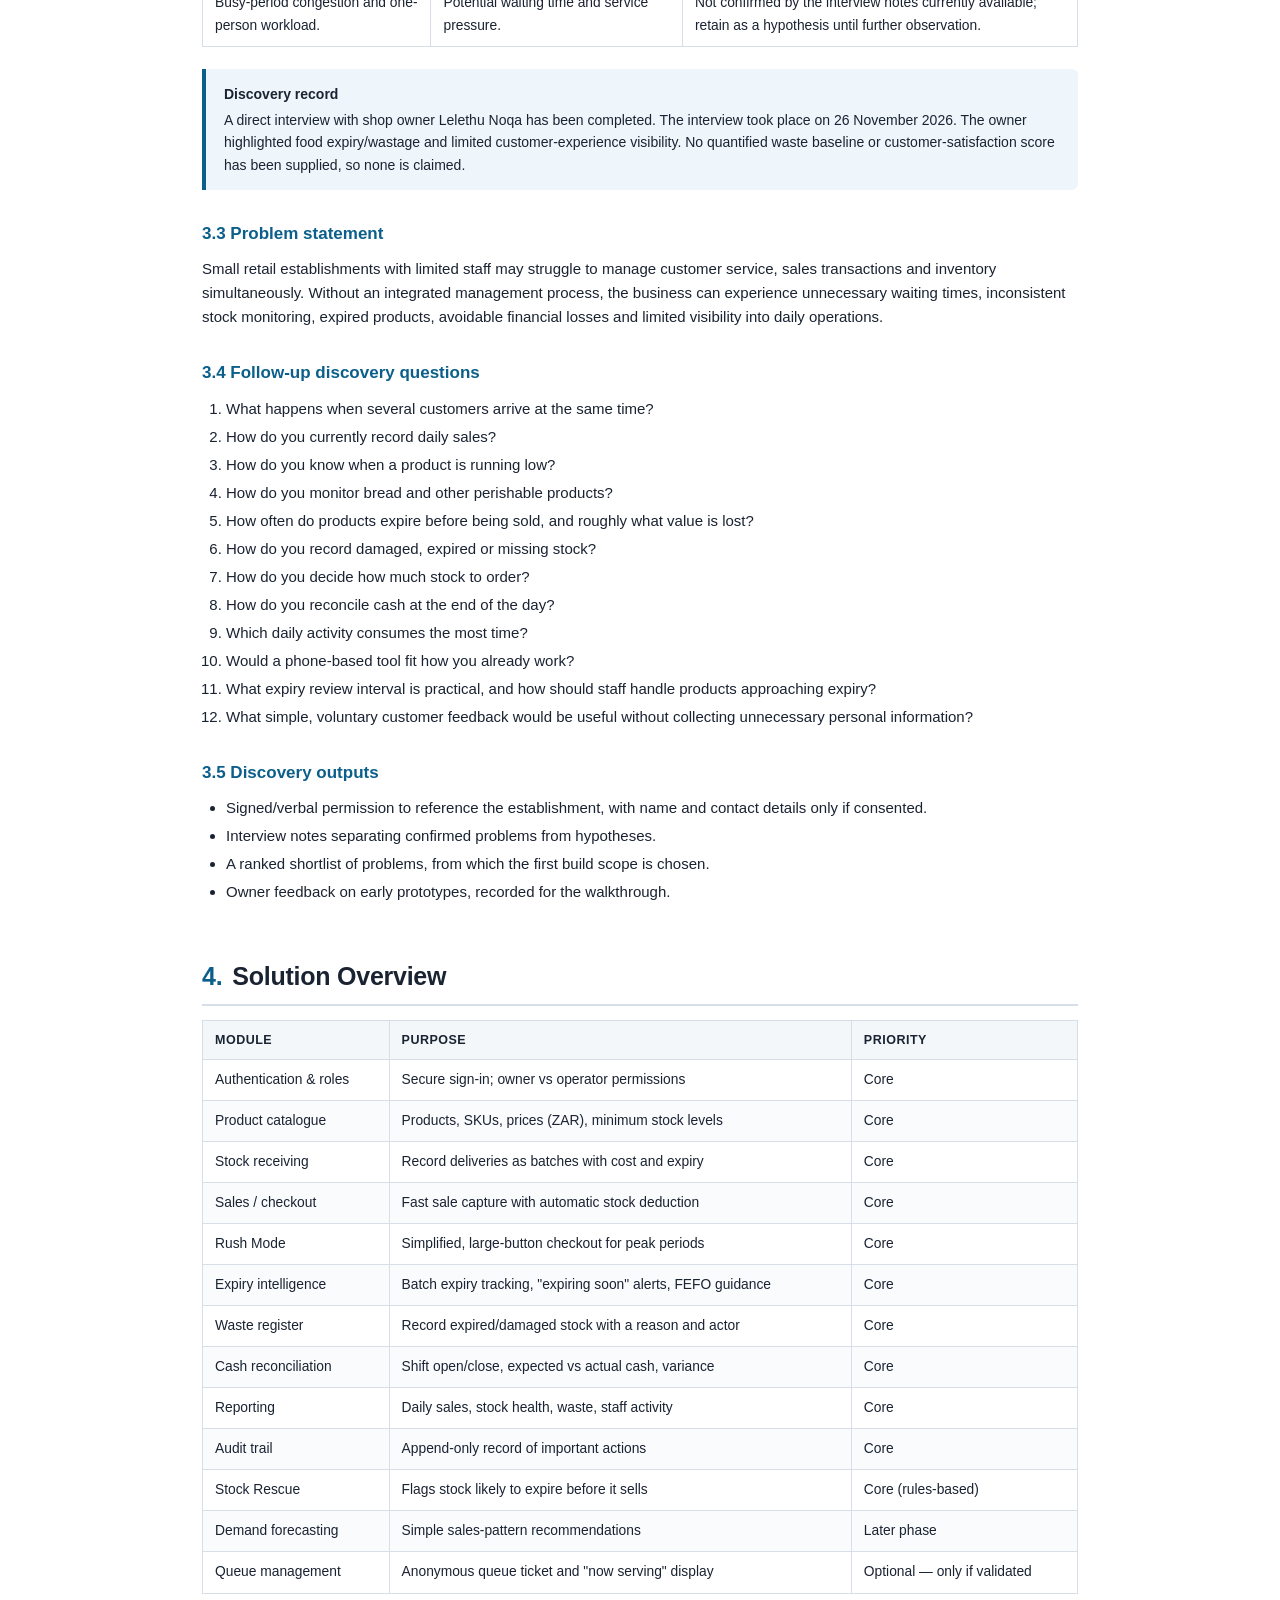
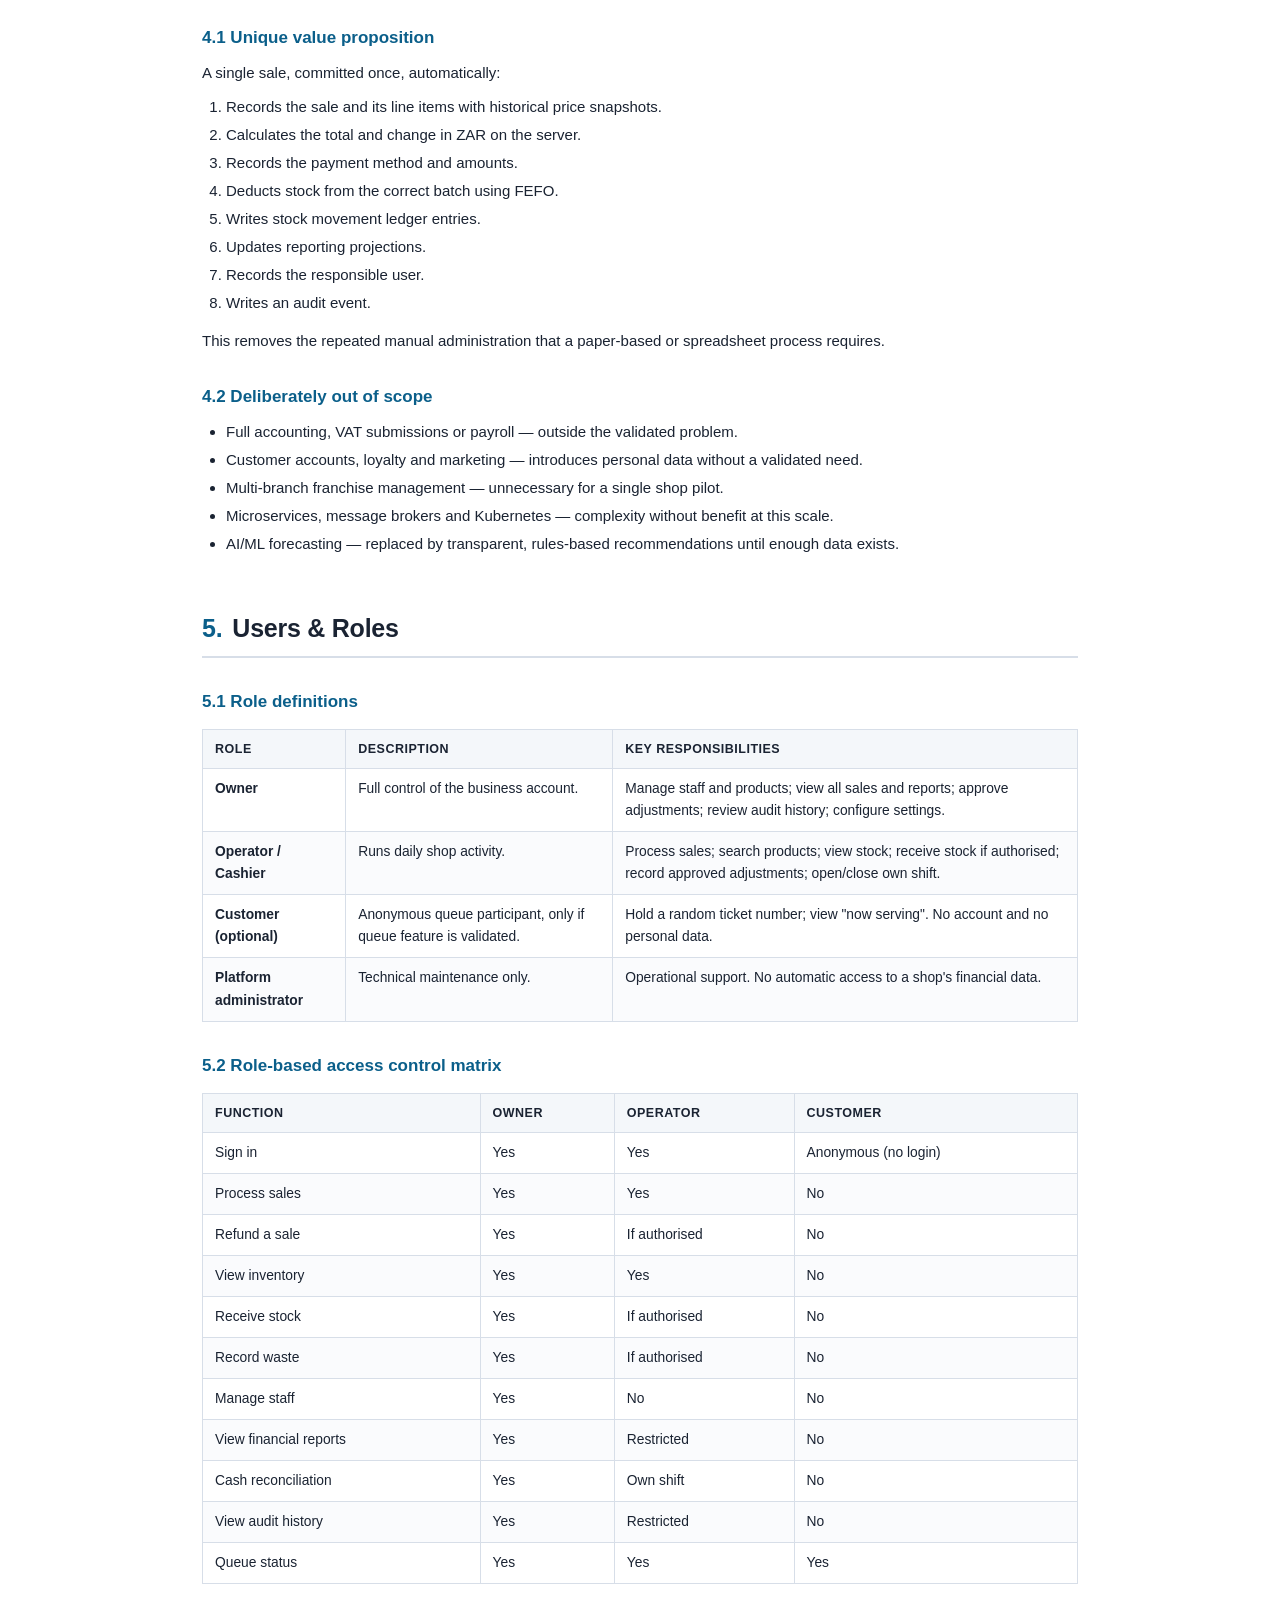
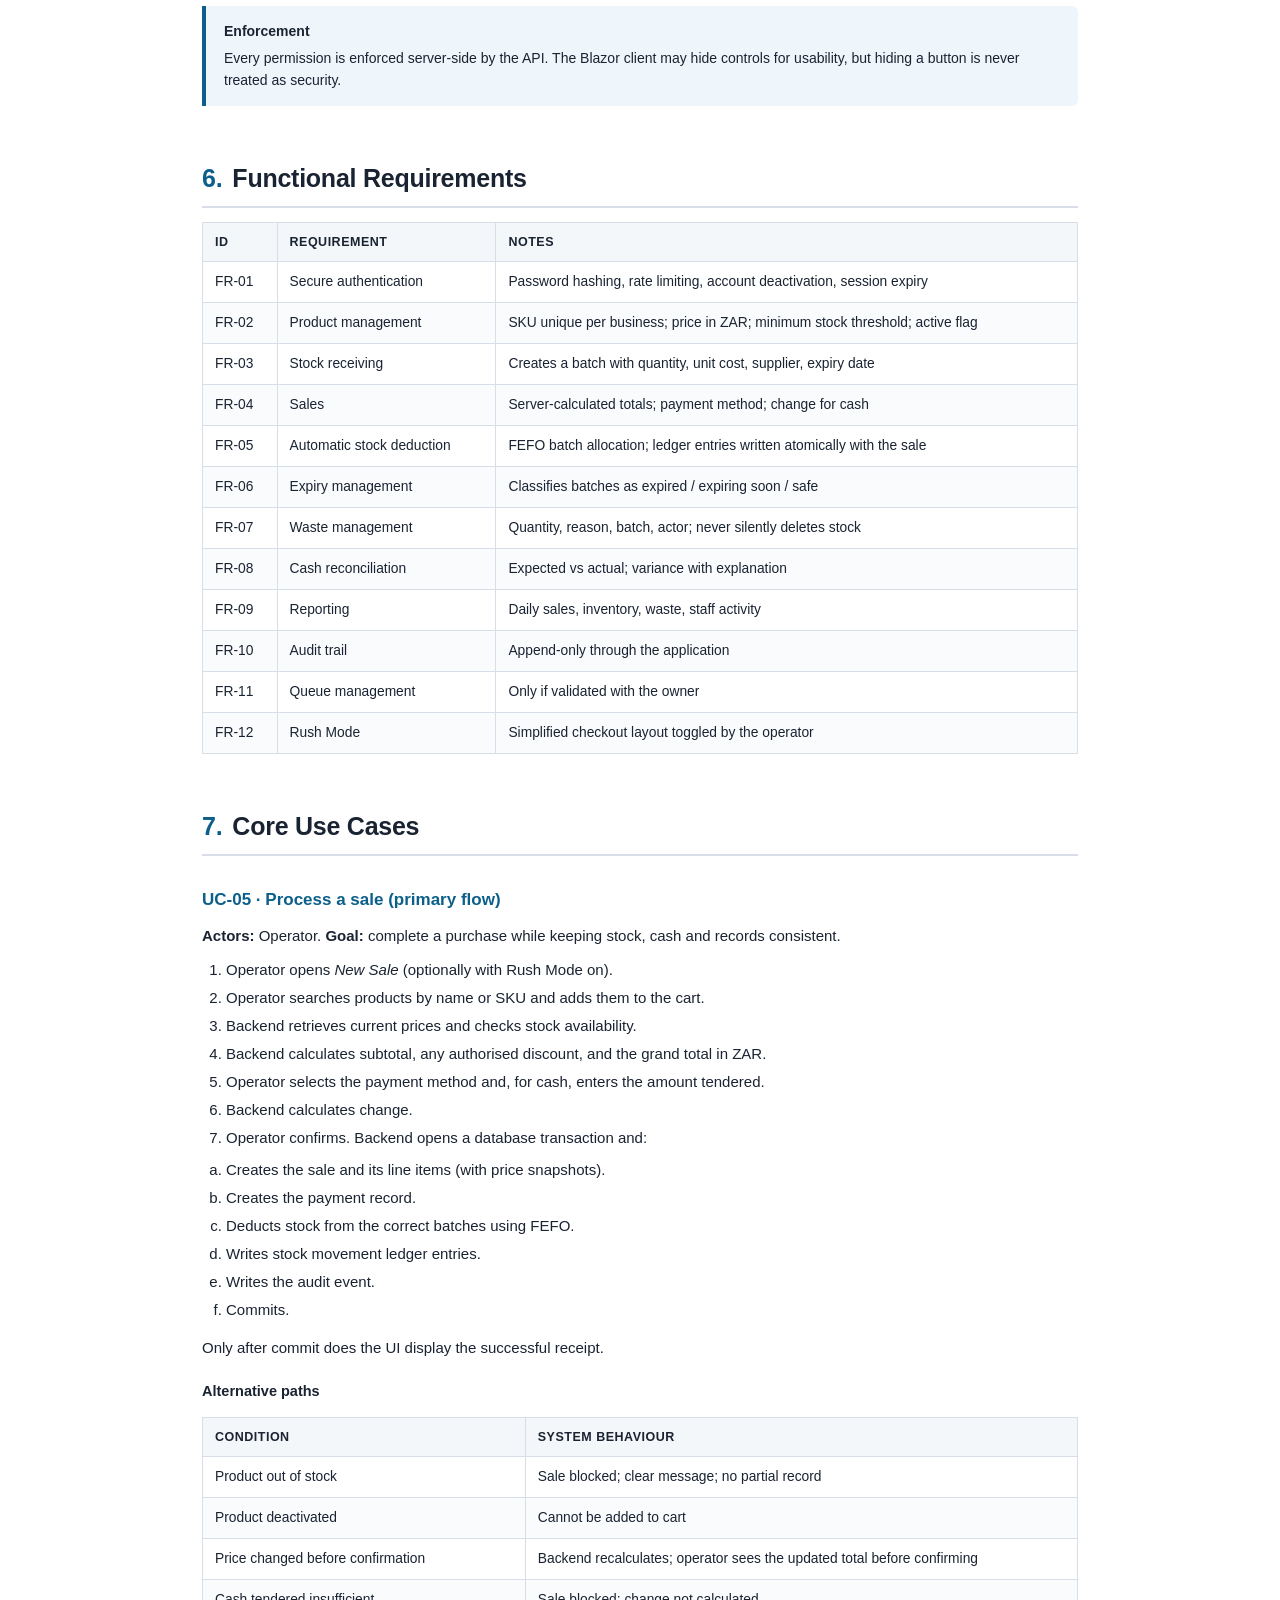
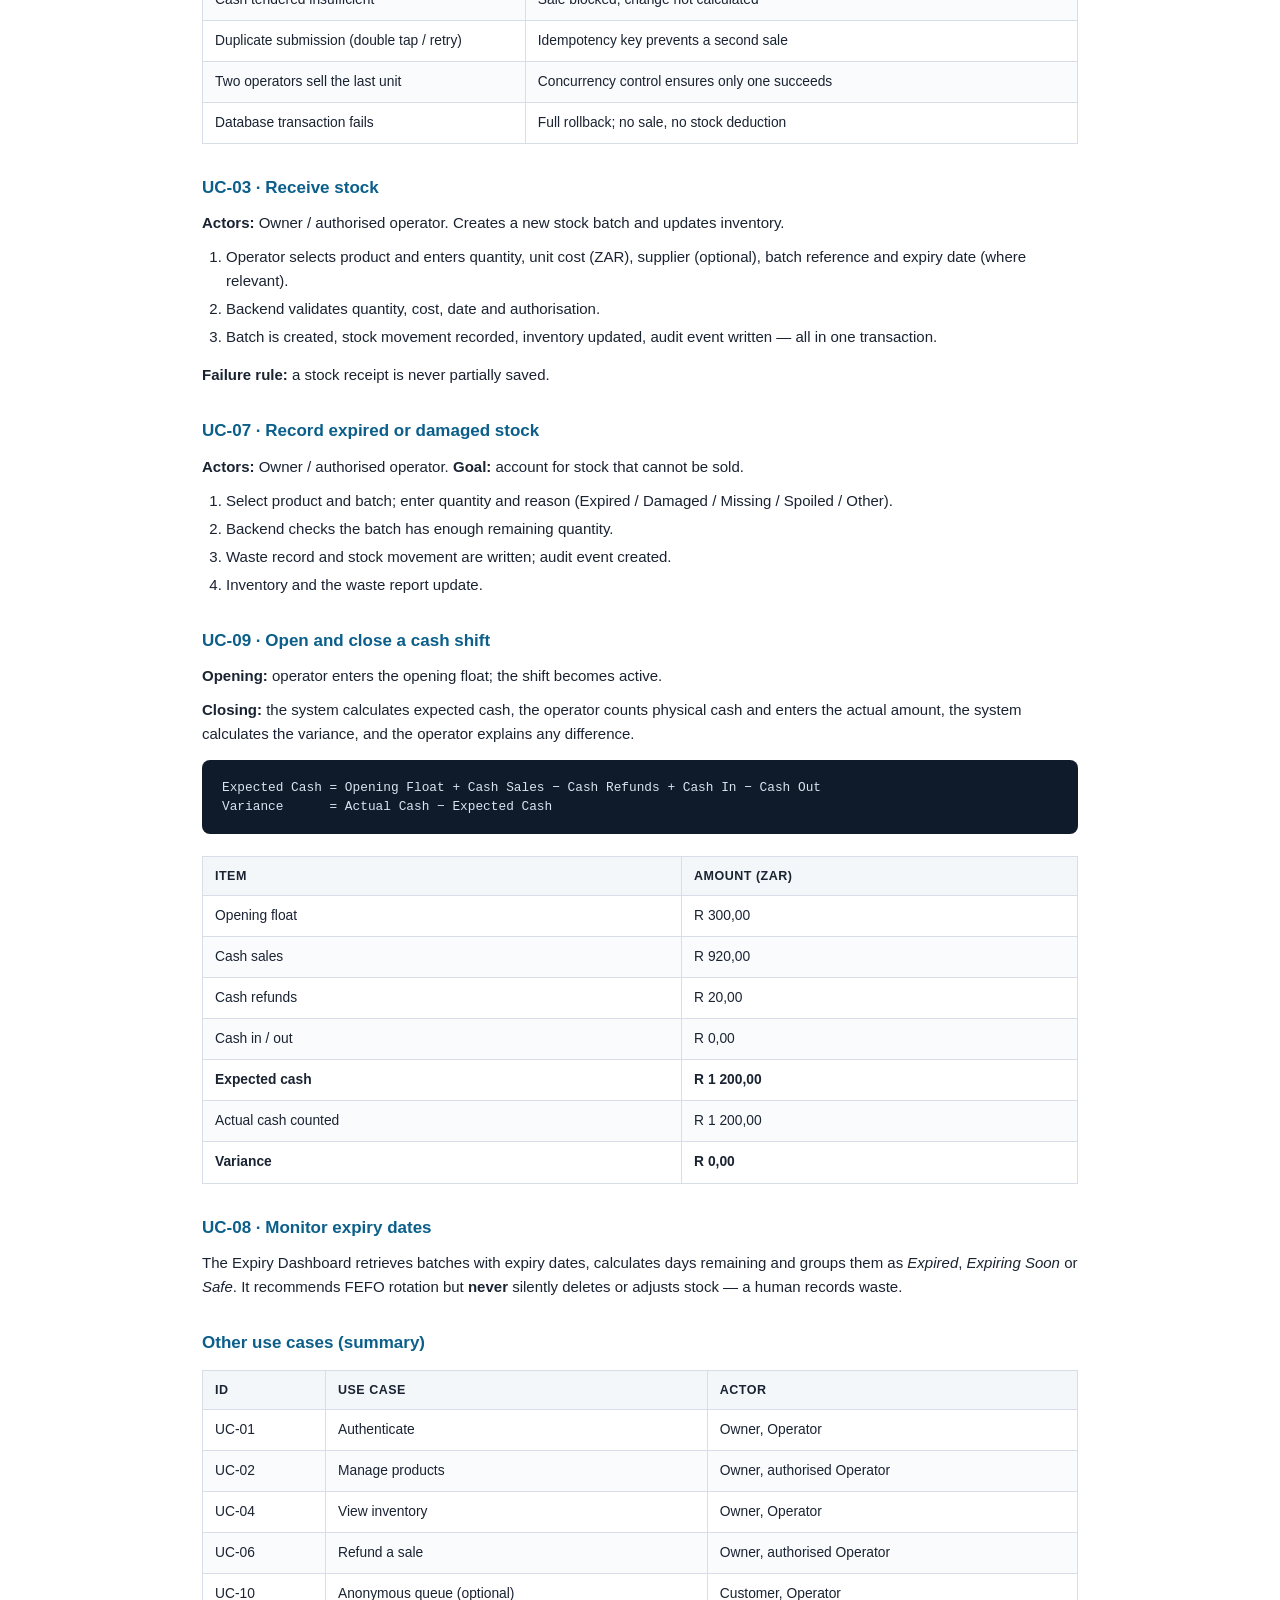
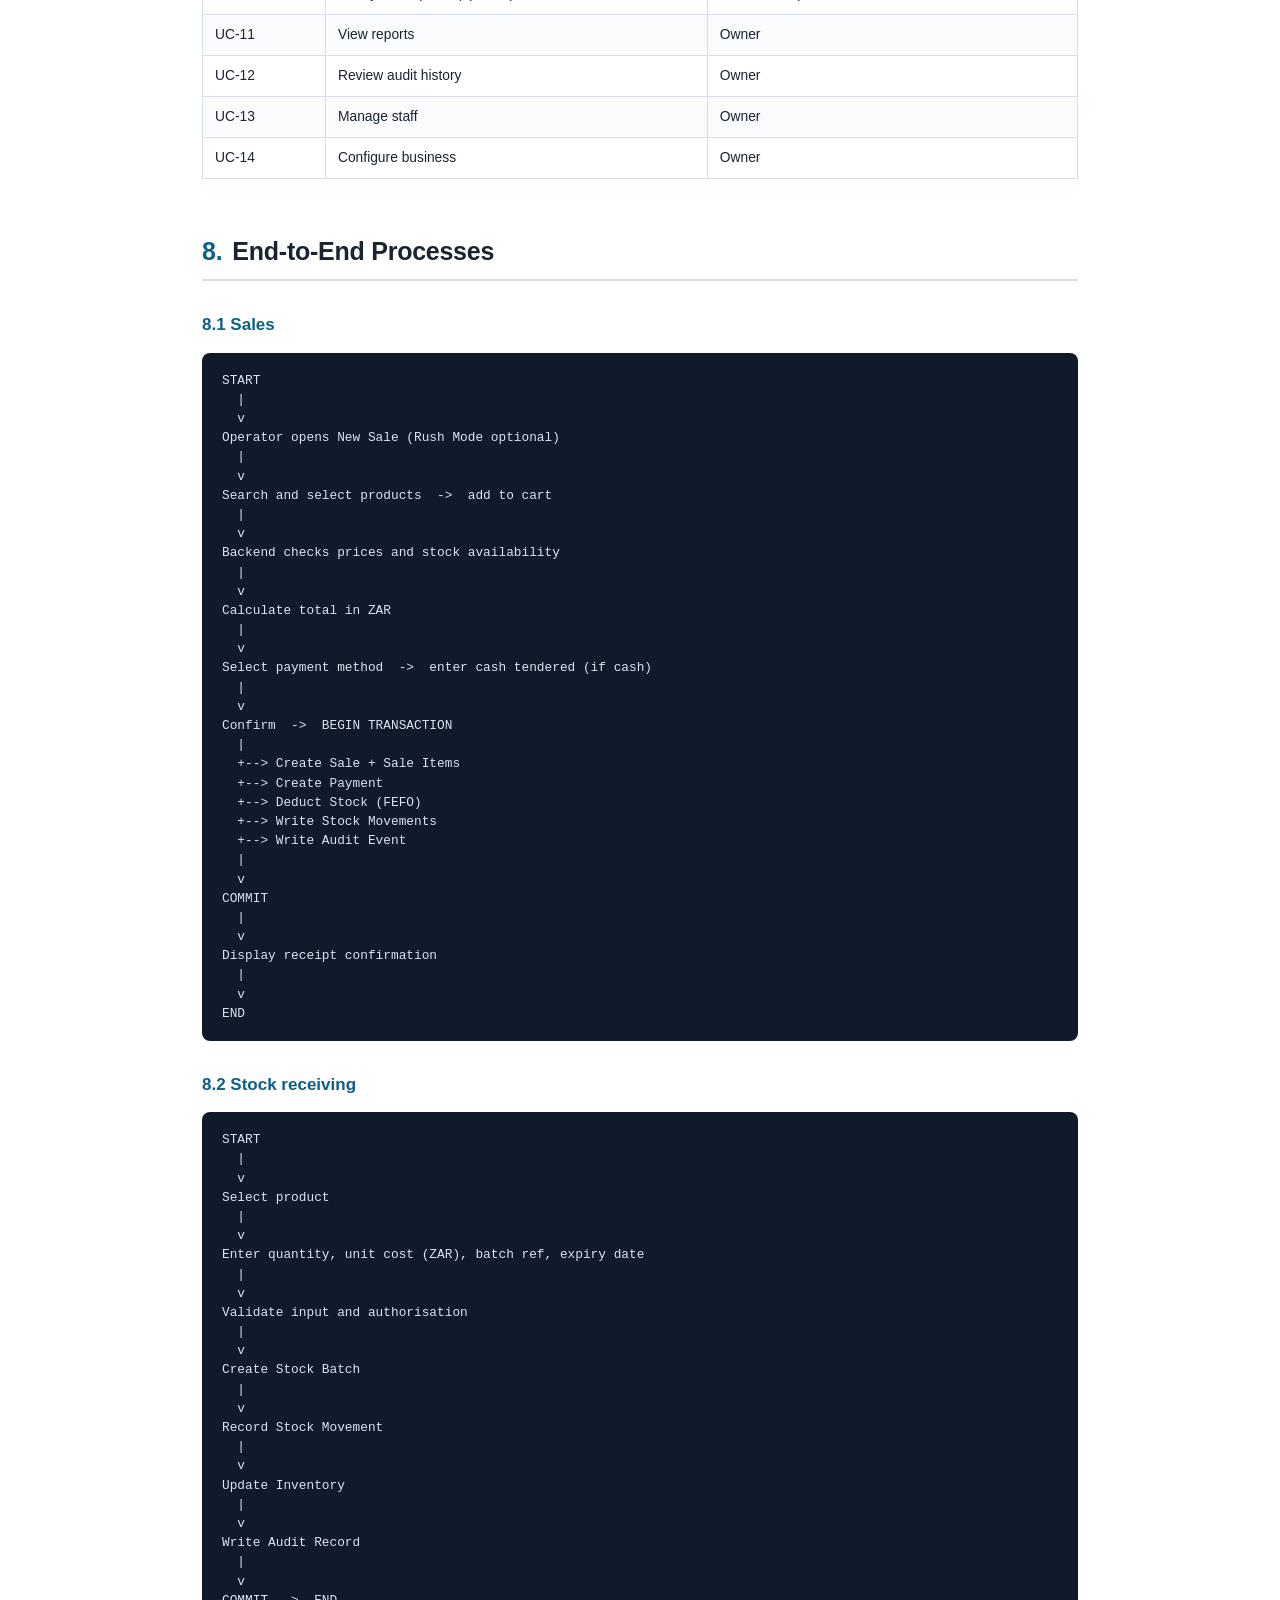
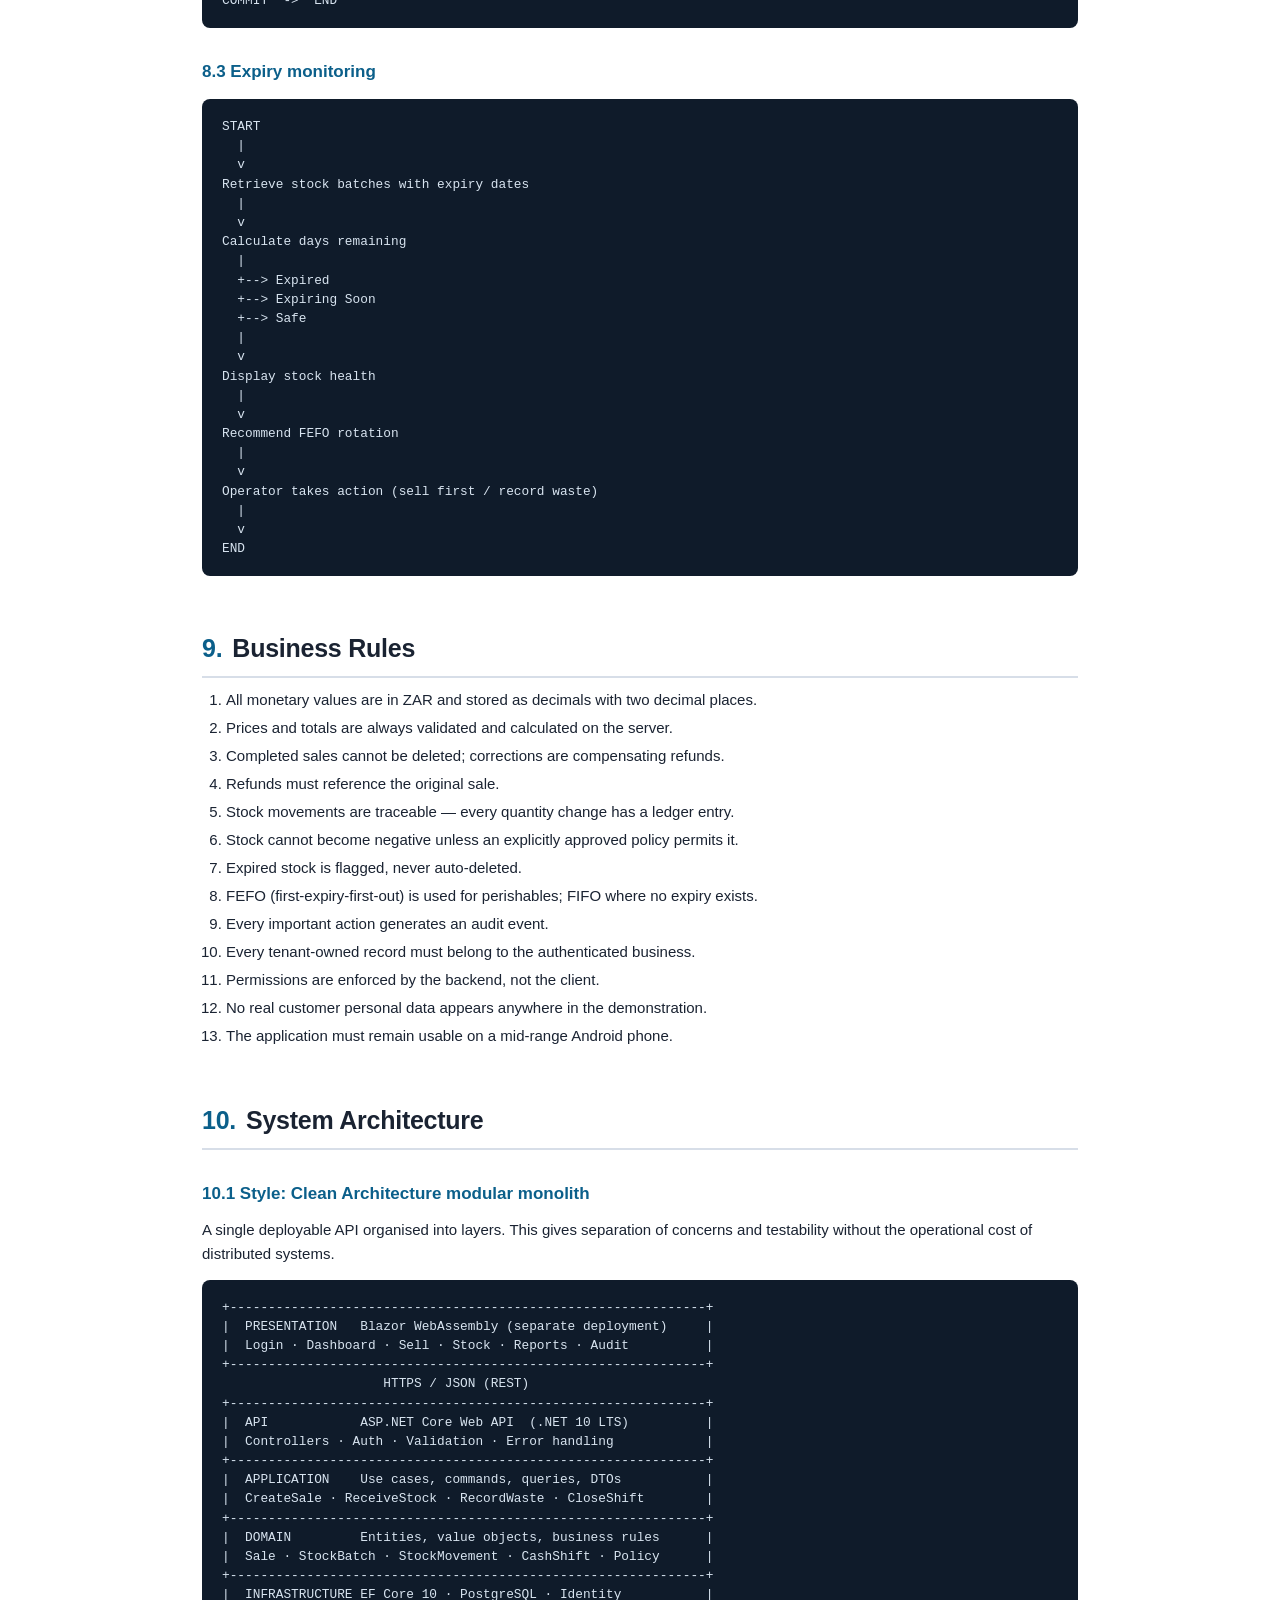
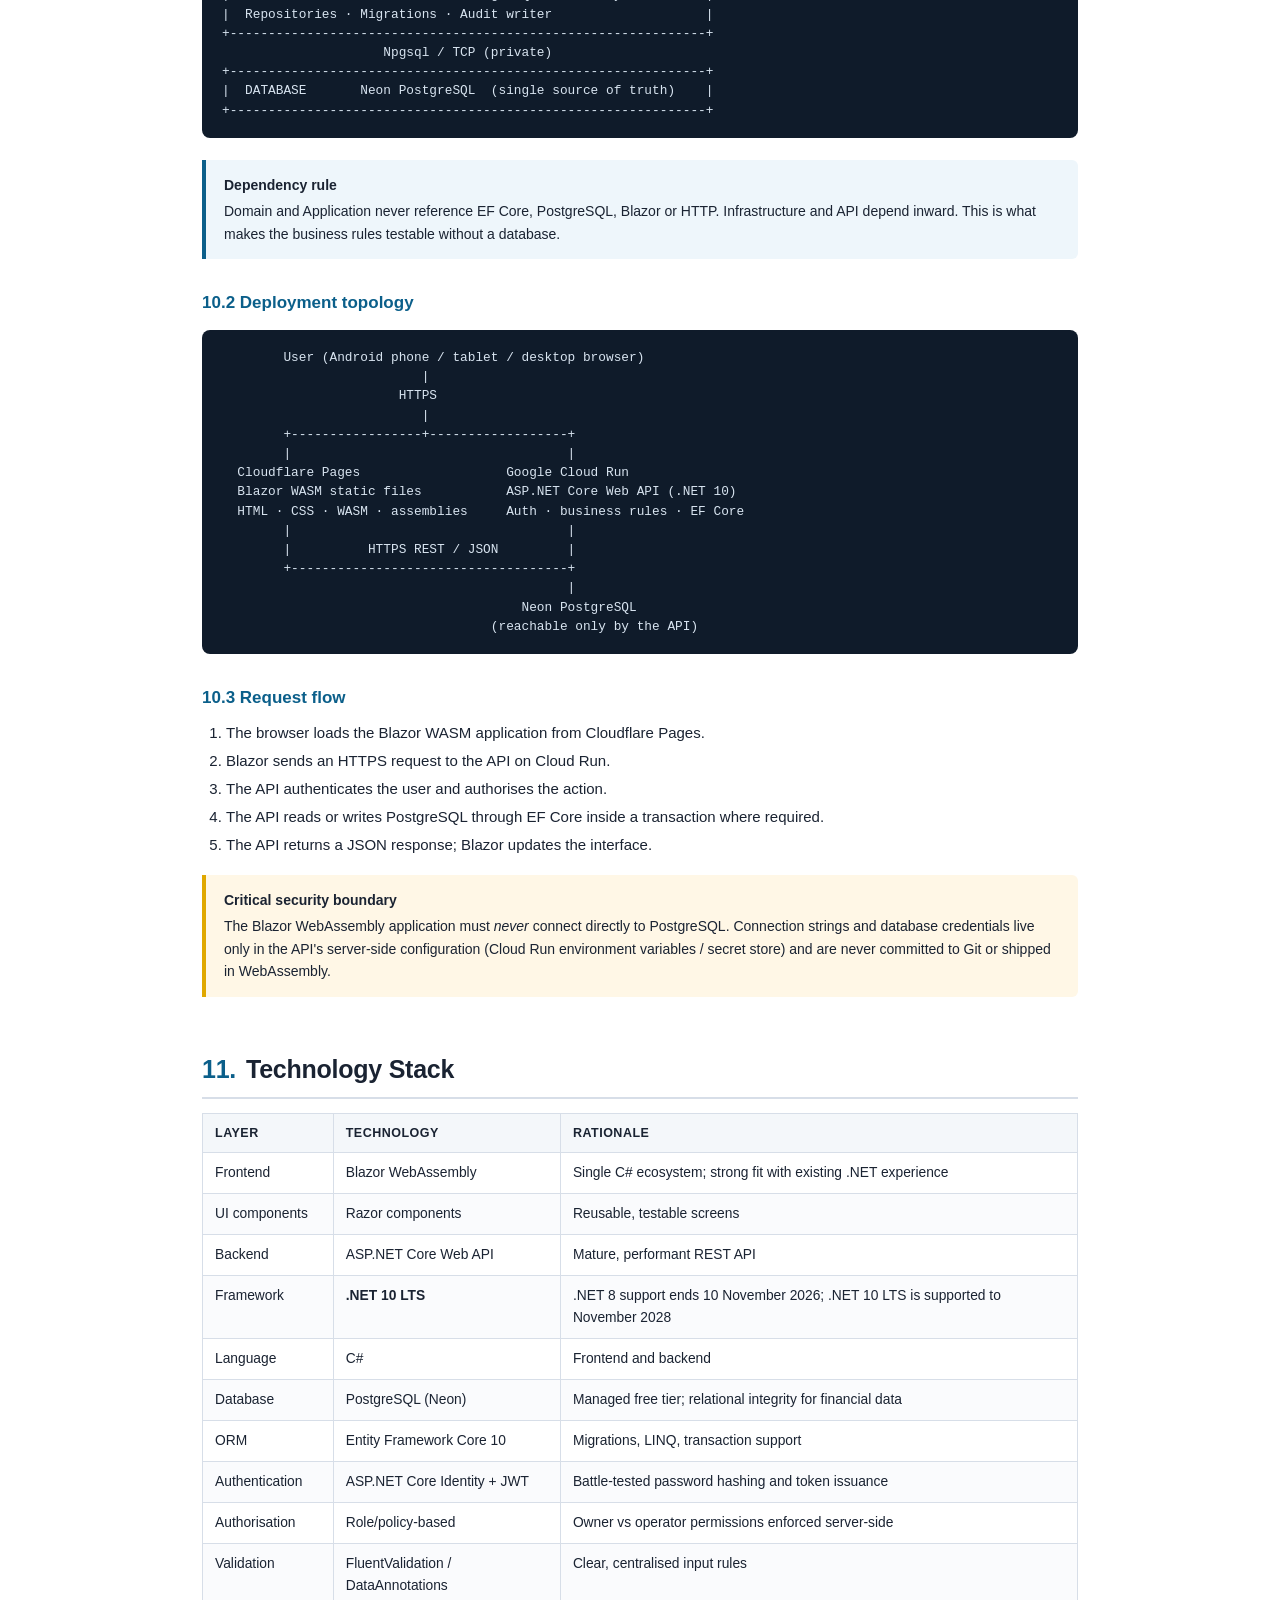
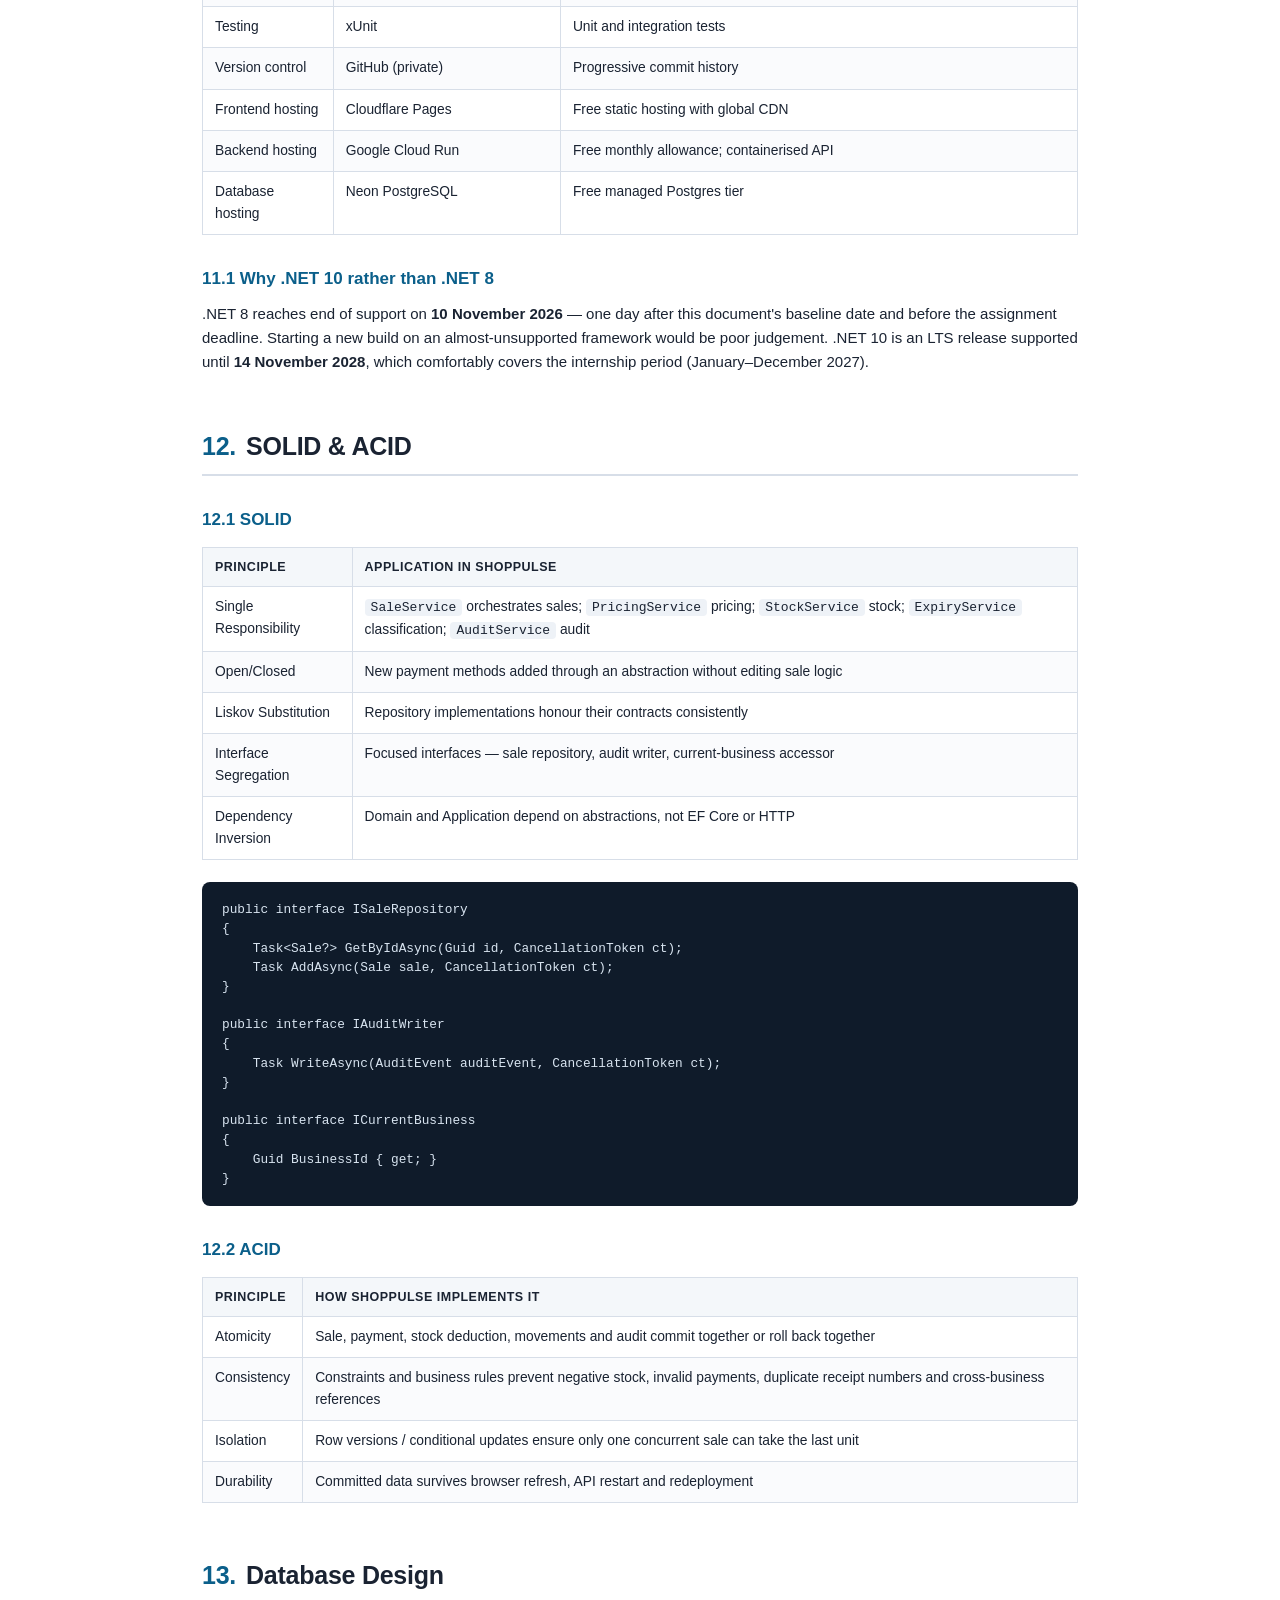
==== commit d0a68bb1: "docs: confirm owner interview date" ====
--- a/docs/ShopPulse_Solution_Design_Samsung_2027.html
+++ b/docs/ShopPulse_Solution_Design_Samsung_2027.html
@@ -216,7 +216,7 @@
 
   <div class="meta">
     <div><strong>Project</strong>ShopPulse (working name)</div>
-    <div><strong>Discovery</strong>Direct shop-owner interview completed; establishment name withheld pending confirmation</div>
+    <div><strong>Discovery</strong>Direct shop-owner interview completed on 26 November 2026; establishment name withheld pending confirmation</div>
     <div><strong>Route</strong>Route A — Real establishment</div>
     <div><strong>Currency</strong>South African Rand (ZAR)</div>
     <div><strong>Deadline</strong>30 November 2026</div>
@@ -224,8 +224,8 @@
   </div>
 
   <div class="status-note">
-    <strong>Document status: updated after direct owner interview; interview date to be confirmed.</strong>
-    Shop owner Lelethu Noqa identified food expiry/wastage and limited visibility of customer experience as concerns. The shop name, owner phone number and interview date are not published here. The two-day expiry review is documented as a proposed pilot operating practice, not a verified automated alert threshold.
+    <strong>Document status: updated after direct owner interview on 26 November 2026.</strong>
+    Shop owner Lelethu Noqa identified food expiry/wastage and limited visibility of customer experience as concerns. The shop name and owner phone number are not published here. The two-day expiry review is documented as a proposed pilot operating practice, not a verified automated alert threshold.
   </div>
 </header>
 
@@ -339,7 +339,7 @@
 
 <div class="note">
   <strong>Discovery record</strong>
-  A direct interview with shop owner Lelethu Noqa has been completed. The interview date is to be confirmed and added before final submission. The owner highlighted food expiry/wastage and limited customer-experience visibility. No quantified waste baseline or customer-satisfaction score has been supplied, so none is claimed.
+  A direct interview with shop owner Lelethu Noqa has been completed. The interview took place on 26 November 2026. The owner highlighted food expiry/wastage and limited customer-experience visibility. No quantified waste baseline or customer-satisfaction score has been supplied, so none is claimed.
 </div>
 
 <h3>3.3 Problem statement</h3>
@@ -1503,7 +1503,7 @@
 <h3>Discovery evidence</h3>
 <ul class="check">
   <li>Direct interview completed with shop owner Lelethu Noqa</li>
-  <li>Interview date to be confirmed and recorded before final submission</li>
+  <li>Interview completed on 26 November 2026</li>
   <li>Owner feedback captured: food expiry/wastage and limited customer-experience visibility</li>
   <li>Do not publish the owner's phone number or establishment name until the required permission is confirmed</li>
   <li>No quantified waste reduction or customer satisfaction result claimed</li>
@@ -1532,7 +1532,7 @@
 <p><strong>The objective is not to build the biggest application. It is to build a solution that solves a real problem, works reliably, and can be demonstrated with confidence.</strong></p>
 
 <footer>
-  ShopPulse — Solution Design &amp; Technical Specification · Samsung Innovation Internship 2027 · Stage 1 Entry Assignment · Document status: owner interview completed; interview date to be confirmed.
+  ShopPulse — Solution Design &amp; Technical Specification · Samsung Innovation Internship 2027 · Stage 1 Entry Assignment · Document status: owner interview completed on 26 November 2026.
 </footer>
 
 </div>
